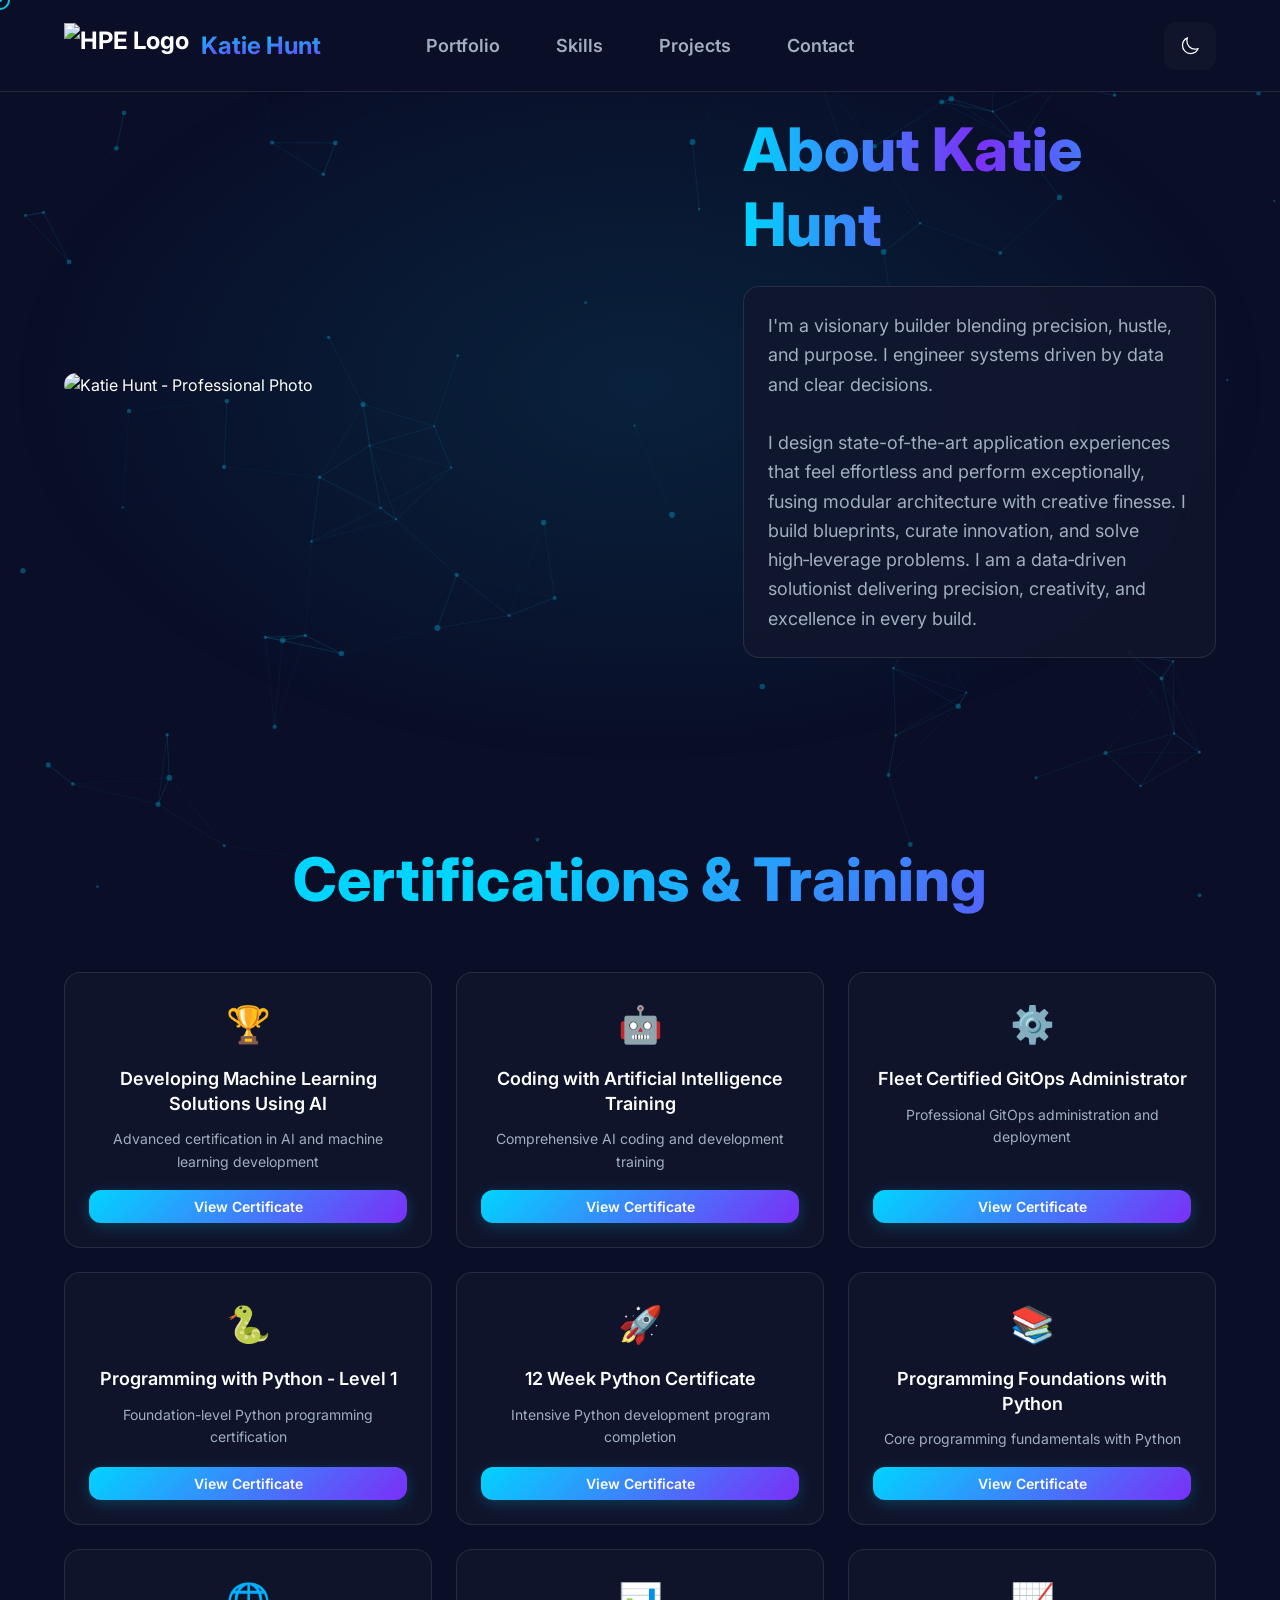
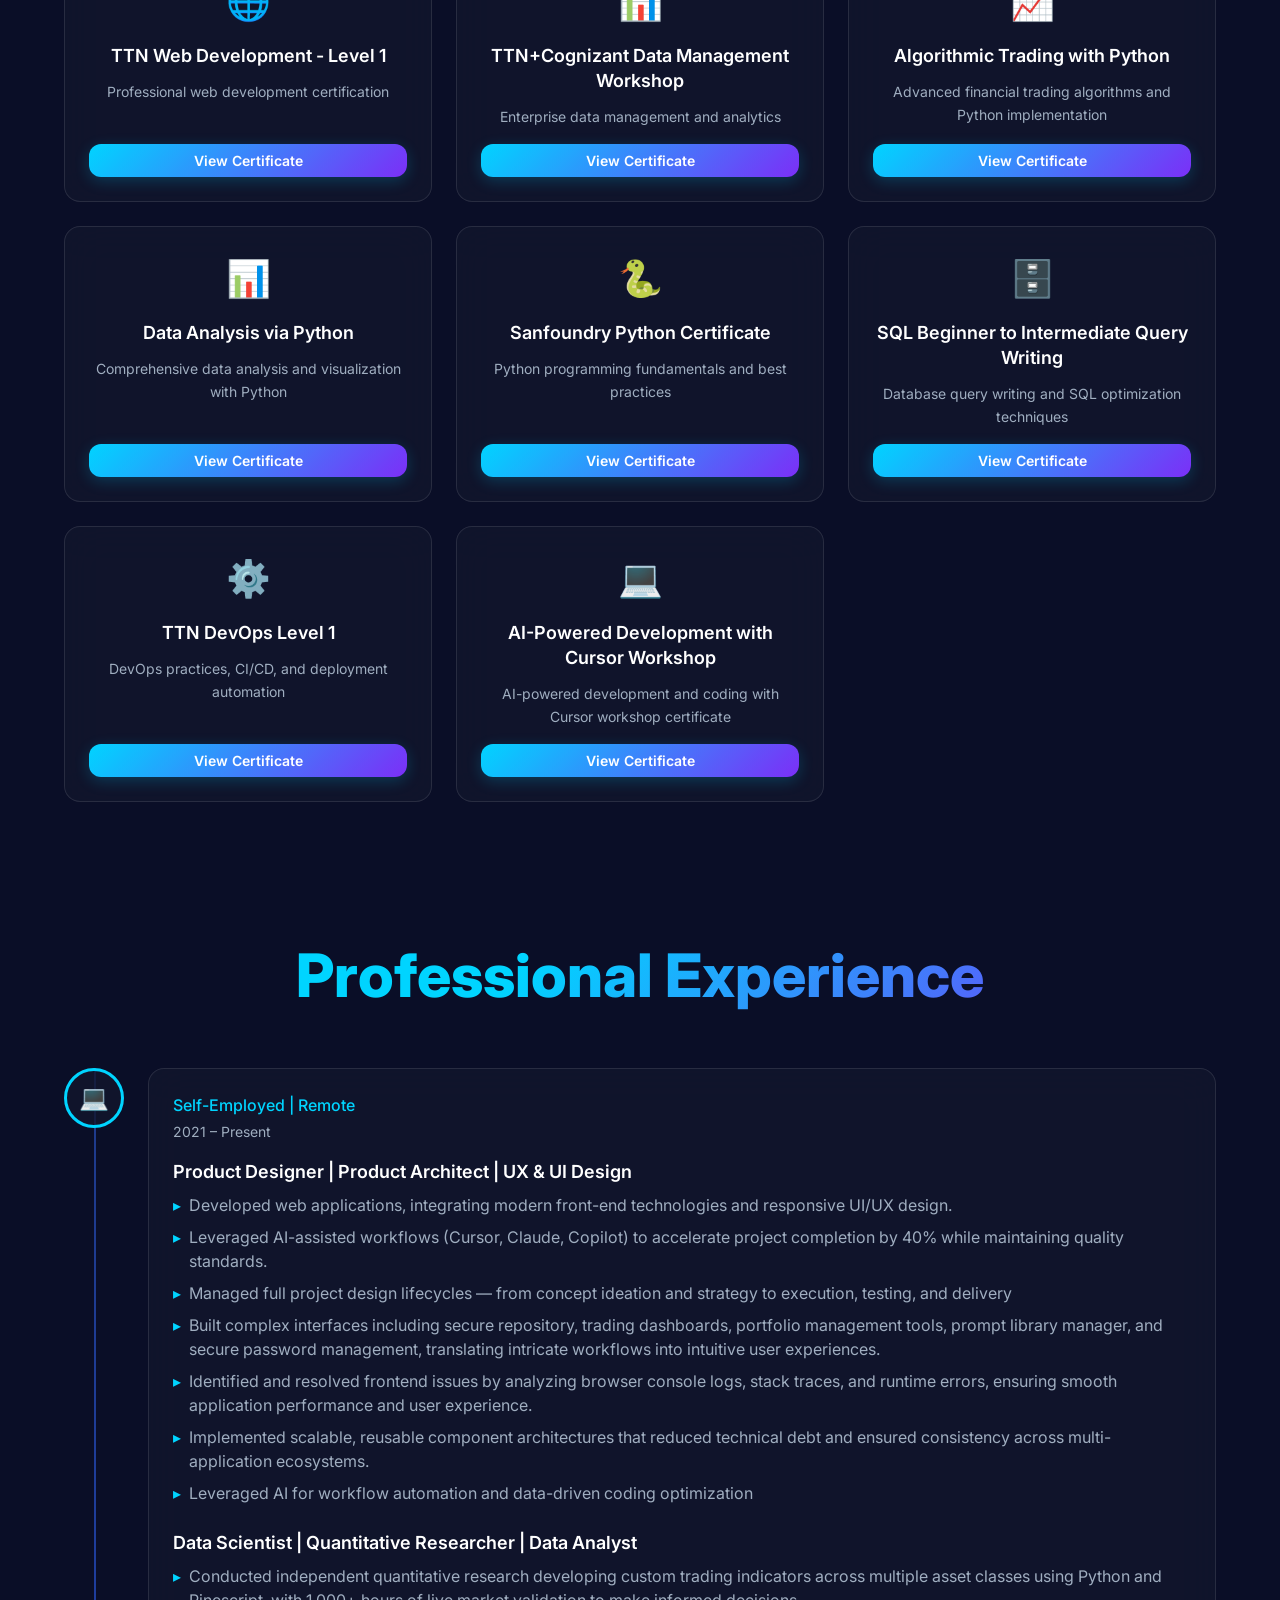
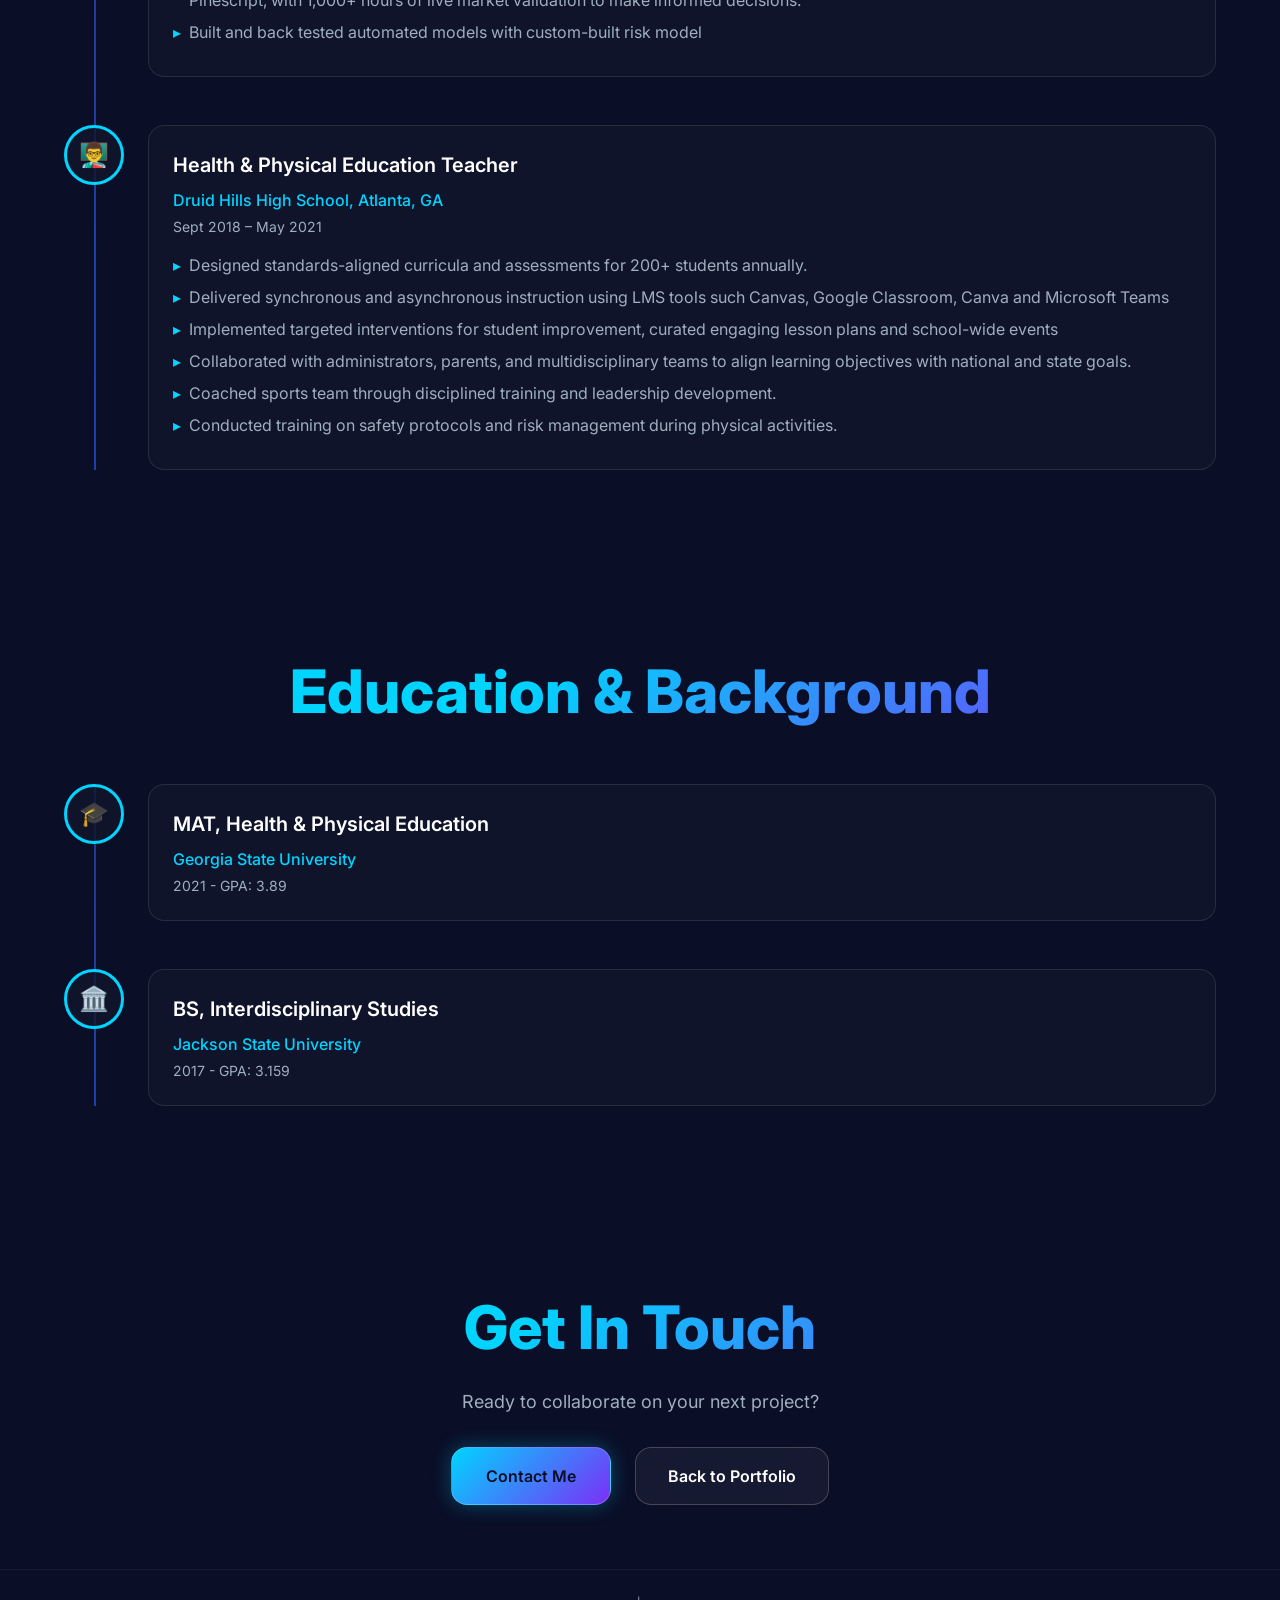
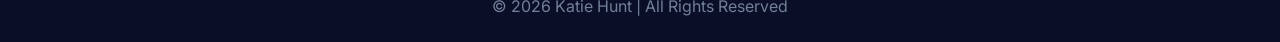
==== about.html @ 28698bba "case study pages added" ====
<!DOCTYPE html>
<html lang="en">
<head>
    <meta charset="UTF-8">
    <meta name="viewport" content="width=device-width, initial-scale=1.0">
    <title>About Katie Hunt - Portfolio</title>
    <link rel="icon" href="images/HPE pyramid.png" type="image/png">
    <link rel="apple-touch-icon" href="images/HPE pyramid.png">
    <link href="https://fonts.googleapis.com/css2?family=Inter:wght@300;400;500;600;700;800&family=JetBrains+Mono:wght@400;500;600&display=swap" rel="stylesheet">
    <link rel="stylesheet" href="styles.css">
</head>
<body>
    <canvas id="particleCanvas"></canvas>
    <div class="modal-backdrop" id="modalBackdrop"></div>

    <div class="perf-monitor hidden" id="perfMonitor">
        <span class="fps">FPS: <span id="fps">60</span></span> | 
        Load: <span id="loadTime">0</span>ms
    </div>

    <nav id="navbar">
        <div class="nav-left">
            <div class="logo" onclick="window.location.href='index.html'">
                <img src="images/HPE pyramid.png" alt="HPE Logo" class="logo-image">
                <div class="logo-text">
                    <span class="logo-letter">K</span><span class="logo-letter">a</span><span class="logo-letter">t</span><span class="logo-letter">i</span><span class="logo-letter">e</span><span class="logo-space"> </span><span class="logo-letter">H</span><span class="logo-letter">u</span><span class="logo-letter">n</span><span class="logo-letter">t</span>
                </div>
            </div>
        </div>
        <ul class="nav-links">
            <li><a href="index.html" class="about-btn">Portfolio</a></li>
            <li><a href="index.html#skills">Skills</a></li>
            <li><a href="index.html#projects">Projects</a></li>
            <li><a href="index.html#contact">Contact</a></li>
        </ul>
        <div class="nav-right">
            <div class="theme-toggle" id="themeToggle" role="button" tabindex="0" aria-label="Switch to light mode">
                <svg class="theme-icon theme-icon--moon" xmlns="http://www.w3.org/2000/svg" fill="none" viewBox="0 0 24 24" stroke-width="1.5" stroke="currentColor" aria-hidden="true"><path stroke-linecap="round" stroke-linejoin="round" d="M21.752 15.002A9.718 9.718 0 0118 15.75c-5.385 0-9.75-4.365-9.75-9.75 0-1.33.266-2.597.748-3.752A9.753 9.753 0 003 11.25C3 16.635 7.365 21 12.75 21a9.753 9.753 0 009.002-5.998z"/></svg>
                <svg class="theme-icon theme-icon--sun" xmlns="http://www.w3.org/2000/svg" fill="none" viewBox="0 0 24 24" stroke-width="1.5" stroke="currentColor" aria-hidden="true"><path stroke-linecap="round" stroke-linejoin="round" d="M12 3v2.25m6.364.386l-1.591 1.591M21 12h-2.25m-.386 6.364l-1.591-1.591M12 18.75V21m-4.773-4.227l-1.591 1.591M5.25 12H3m4.227-4.773L5.636 5.636M15.75 12a3.75 3.75 0 11-7.5 0 3.75 3.75 0 017.5 0z"/></svg>
            </div>
            <button class="mobile-menu-btn" id="mobileMenuBtn">
                <span></span>
                <span></span>
                <span></span>
            </button>
        </div>
    </nav>

    <section class="about-hero">
        <div class="about-hero-content">
            <div class="about-hero-image">
                <img src="images/about/meetme.png" alt="Katie Hunt - Professional Photo" class="hero-photo">
            </div>
            <div class="about-hero-text">
                <h1>About Katie Hunt</h1>
                <p class="about-summary">
                    I'm a visionary builder blending precision, hustle, and purpose. I engineer systems driven by data and clear decisions.
                    <br><br>
                    I design state-of-the-art application experiences that feel effortless and perform exceptionally, fusing modular architecture with creative finesse. I build blueprints, curate innovation, and solve high‑leverage problems. I am a data‑driven solutionist delivering precision, creativity, and excellence in every build.
                </p>
            </div>
        </div>
    </section>


    <section class="certifications-section">
        <div class="about-container">
            <h2 class="section-title">Certifications & Training</h2>
            <div class="certifications-grid">
                <div class="cert-card particle-zone">
                    <div class="cert-icon">🏆</div>
                    <h3>Developing Machine Learning Solutions Using AI</h3>
                    <p>Advanced certification in AI and machine learning development</p>
                    <button onclick="showCert(0)" class="cert-link">View Certificate</button>
                </div>
                <div class="cert-card particle-zone">
                    <div class="cert-icon">🤖</div>
                    <h3>Coding with Artificial Intelligence Training</h3>
                    <p>Comprehensive AI coding and development training</p>
                    <button onclick="showCert(1)" class="cert-link">View Certificate</button>
                </div>
                <div class="cert-card particle-zone">
                    <div class="cert-icon">⚙️</div>
                    <h3>Fleet Certified GitOps Administrator</h3>
                    <p>Professional GitOps administration and deployment</p>
                    <button onclick="showCert(2)" class="cert-link">View Certificate</button>
                </div>
                <div class="cert-card particle-zone">
                    <div class="cert-icon">🐍</div>
                    <h3>Programming with Python - Level 1</h3>
                    <p>Foundation-level Python programming certification</p>
                    <button onclick="showCert(3)" class="cert-link">View Certificate</button>
                </div>
                <div class="cert-card particle-zone">
                    <div class="cert-icon">🚀</div>
                    <h3>12 Week Python Certificate</h3>
                    <p>Intensive Python development program completion</p>
                    <button onclick="showCert(4)" class="cert-link">View Certificate</button>
                </div>
                <div class="cert-card particle-zone">
                    <div class="cert-icon">📚</div>
                    <h3>Programming Foundations with Python</h3>
                    <p>Core programming fundamentals with Python</p>
                    <button onclick="showCert(5)" class="cert-link">View Certificate</button>
                </div>
                <div class="cert-card particle-zone">
                    <div class="cert-icon">🌐</div>
                    <h3>TTN Web Development - Level 1</h3>
                    <p>Professional web development certification</p>
                    <button onclick="showCert(6)" class="cert-link">View Certificate</button>
                </div>
                <div class="cert-card particle-zone">
                    <div class="cert-icon">📊</div>
                    <h3>TTN+Cognizant Data Management Workshop</h3>
                    <p>Enterprise data management and analytics</p>
                    <button onclick="showCert(7)" class="cert-link">View Certificate</button>
                </div>
                <div class="cert-card particle-zone">
                    <div class="cert-icon">📈</div>
                    <h3>Algorithmic Trading with Python</h3>
                    <p>Advanced financial trading algorithms and Python implementation</p>
                    <button onclick="showCert(8)" class="cert-link">View Certificate</button>
                </div>
                <div class="cert-card particle-zone">
                    <div class="cert-icon">📊</div>
                    <h3>Data Analysis via Python</h3>
                    <p>Comprehensive data analysis and visualization with Python</p>
                    <button onclick="showCert(9)" class="cert-link">View Certificate</button>
                </div>
                <div class="cert-card particle-zone">
                    <div class="cert-icon">🐍</div>
                    <h3>Sanfoundry Python Certificate</h3>
                    <p>Python programming fundamentals and best practices</p>
                    <button onclick="showCert(10)" class="cert-link">View Certificate</button>
                </div>
                <div class="cert-card particle-zone">
                    <div class="cert-icon">🗄️</div>
                    <h3>SQL Beginner to Intermediate Query Writing</h3>
                    <p>Database query writing and SQL optimization techniques</p>
                    <button onclick="showCert(11)" class="cert-link">View Certificate</button>
                </div>
                <div class="cert-card particle-zone">
                    <div class="cert-icon">⚙️</div>
                    <h3>TTN DevOps Level 1</h3>
                    <p>DevOps practices, CI/CD, and deployment automation</p>
                    <button onclick="showCert(12)" class="cert-link">View Certificate</button>
                </div>
                <div class="cert-card particle-zone">
                    <div class="cert-icon">💻</div>
                    <h3>AI-Powered Development with Cursor Workshop</h3>
                    <p>AI-powered development and coding with Cursor workshop certificate</p>
                    <button onclick="showCert(13)" class="cert-link">View Certificate</button>
                </div>
            </div>
        </div>
    </section>

    <section class="experience-section">
        <div class="about-container">
            <h2 class="section-title">Professional Experience</h2>
            <div class="experience-timeline">
                <div class="experience-item">
                    <div class="experience-icon">💻</div>
                    <div class="experience-content">
                        <p class="experience-company">Self-Employed | Remote</p>
                        <p class="experience-duration">2021 – Present</p>
                        
                        <div class="experience-role-block">
                            <h4 class="experience-role-title">Product Designer | Product Architect | UX & UI Design</h4>
                            <ul class="experience-details">
                                <li>Developed web applications, integrating modern front-end technologies and responsive UI/UX design.</li>
                                <li>Leveraged AI-assisted workflows (Cursor, Claude, Copilot) to accelerate project completion by 40% while maintaining quality standards.</li>
                                <li>Managed full project design lifecycles — from concept ideation and strategy to execution, testing, and delivery</li>
                                <li>Built complex interfaces including secure repository, trading dashboards, portfolio management tools, prompt library manager, and secure password management, translating intricate workflows into intuitive user experiences.</li>
                                <li>Identified and resolved frontend issues by analyzing browser console logs, stack traces, and runtime errors, ensuring smooth application performance and user experience.</li>
                                <li>Implemented scalable, reusable component architectures that reduced technical debt and ensured consistency across multi-application ecosystems.</li>
                                <li>Leveraged AI for workflow automation and data-driven coding optimization</li>
                            </ul>
                        </div>
                        
                        <div class="experience-role-block">
                            <h4 class="experience-role-title">Data Scientist | Quantitative Researcher | Data Analyst</h4>
                            <ul class="experience-details">
                                <li>Conducted independent quantitative research developing custom trading indicators across multiple asset classes using Python and Pinescript, with 1,000+ hours of live market validation to make informed decisions.</li>
                                <li>Built and back tested automated models with custom-built risk model</li>
                            </ul>
                        </div>
                    </div>
                </div>
                <div class="experience-item">
                    <div class="experience-icon">👨‍🏫</div>
                    <div class="experience-content">
                        <h3>Health & Physical Education Teacher</h3>
                        <p class="experience-company">Druid Hills High School, Atlanta, GA</p>
                        <p class="experience-duration">Sept 2018 – May 2021</p>
                        <ul class="experience-details">
                            <li>Designed standards-aligned curricula and assessments for 200+ students annually.</li>
                            <li>Delivered synchronous and asynchronous instruction using LMS tools such Canvas, Google Classroom, Canva and Microsoft Teams</li>
                            <li>Implemented targeted interventions for student improvement, curated engaging lesson plans and school-wide events</li>
                            <li>Collaborated with administrators, parents, and multidisciplinary teams to align learning objectives with national and state goals.</li>
                            <li>Coached sports team through disciplined training and leadership development.</li>
                            <li>Conducted training on safety protocols and risk management during physical activities.</li>
                        </ul>
                    </div>
                </div>
            </div>
        </div>
    </section>

    <section class="education-section">
        <div class="about-container">
            <h2 class="section-title">Education & Background</h2>
            <div class="education-timeline">
                <div class="education-item">
                    <div class="education-icon">🎓</div>
                    <div class="education-content">
                        <h3>MAT, Health & Physical Education</h3>
                        <p class="education-institution">Georgia State University</p>
                        <p class="education-year">2021 - GPA: 3.89</p>
                    </div>
                </div>
                <div class="education-item">
                    <div class="education-icon">🏛️</div>
                    <div class="education-content">
                        <h3>BS, Interdisciplinary Studies</h3>
                        <p class="education-institution">Jackson State University</p>
                        <p class="education-year">2017 - GPA: 3.159</p>
                    </div>
                </div>
            </div>
        </div>
    </section>

    <section class="about-contact">
        <div class="about-container">
            <h2 class="section-title">Get In Touch</h2>
            <p class="contact-description">Ready to collaborate on your next project?</p>
            <div class="contact-buttons">
                <a href="index.html#contact" class="btn btn-primary">Contact Me</a>
                <a href="index.html" class="btn btn-secondary">Back to Portfolio</a>
            </div>
        </div>
    </section>

    <!-- Image Modal -->
    <div class="image-modal" id="imageModal">
        <div class="image-modal-backdrop" id="imageModalBackdrop"></div>
        <div class="image-modal-content">
            <button class="image-modal-close" id="imageModalClose">&times;</button>
            <img src="" alt="Gallery Image" id="modalImage">
            <div class="image-caption" id="modalCaption"></div>
        </div>
    </div>

    <!-- Certificate Modal -->
    <div class="cert-modal" id="certModal">
        <div class="cert-modal-backdrop" id="certModalBackdrop"></div>
        <div class="cert-modal-content">
            <button class="cert-modal-close" id="certModalClose">&times;</button>
            <div class="cert-modal-title" id="certModalTitle"></div>
            <div class="cert-iframe-wrapper">
                <iframe id="certIframe" class="cert-iframe"></iframe>
            </div>
        </div>
    </div>

    <footer>
        <div class="footer-content">
            <div class="footer-text">© 2026 Katie Hunt | All Rights Reserved</div>
        </div>
    </footer>

    <script src="script.js" defer></script>
</body>
</html>
---- styles.css ----
* {
    margin: 0;
    padding: 0;
    box-sizing: border-box;
}

/* Custom Scrollbar - Dark Theme (Default) */
::-webkit-scrollbar {
    width: 8px;
}

body[data-theme="dark"] ::-webkit-scrollbar-track,
::-webkit-scrollbar-track {
    background: rgba(0, 0, 0, 0.1);
}

body[data-theme="dark"] ::-webkit-scrollbar-thumb,
::-webkit-scrollbar-thumb {
    background: #00d4ff;
    border-radius: 4px;
}

body[data-theme="dark"] ::-webkit-scrollbar-thumb:hover,
::-webkit-scrollbar-thumb:hover {
    background: #00b8e6;
}

/* Firefox scrollbar */
html,
body[data-theme="dark"] {
    scrollbar-width: thin;
    scrollbar-color: #00d4ff rgba(0, 0, 0, 0.1);
}

:root {
    /* Design System - Color Tokens */
    --bg-primary: #0a0e27;
    --bg-secondary: #12172e;
    --bg-tertiary: #1a1f3a;
    --bg-card: rgba(18, 23, 46, 0.8);
    --bg-card-hover: rgba(18, 23, 46, 0.95);
    --bg-glass: rgba(255, 255, 255, 0.05);
    --bg-glass-hover: rgba(255, 255, 255, 0.1);
    
    /* Accent Colors */
    --accent-primary: #00d4ff;
    --accent-primary-hover: #00b8e6;
    --accent-secondary: #7b2ff7;
    --accent-secondary-hover: #6b1ce6;
    --accent-tertiary: #ff006e;
    --accent-tertiary-hover: #e6005c;
    --accent-success: #27c93f;
    --accent-warning: #ffbd2e;
    --accent-error: #ff5f56;
    
    /* Text Colors */
    --text-primary: #ffffff;
    --text-secondary: #a0aec0;
    --text-muted: #718096;
    --text-inverse: #0a0e27;
    --text-accent: var(--accent-primary);
    
    /* Typography Scale */
    --font-size-xs: 0.75rem;    /* 12px */
    --font-size-sm: 0.875rem;   /* 14px */
    --font-size-base: 1rem;    /* 16px */
    --font-size-lg: 1.125rem;   /* 18px */
    --font-size-xl: 1.25rem;    /* 20px */
    --font-size-2xl: 1.5rem;    /* 24px */
    --font-size-3xl: 1.875rem;  /* 30px */
    --font-size-4xl: 2.25rem;  /* 36px */
    --font-size-5xl: 3rem;     /* 48px */
    --font-size-6xl: 3.75rem;  /* 60px */
    --font-size-7xl: 4.5rem;   /* 72px */
    
    /* Font Weights */
    --font-weight-light: 300;
    --font-weight-normal: 400;
    --font-weight-medium: 500;
    --font-weight-semibold: 600;
    --font-weight-bold: 700;
    --font-weight-extrabold: 800;
    
    /* Line Heights */
    --line-height-tight: 1.25;
    --line-height-snug: 1.375;
    --line-height-normal: 1.5;
    --line-height-relaxed: 1.625;
    --line-height-loose: 2;
    
    /* Spacing System (4px base) */
    --space-1: 0.25rem;   /* 4px */
    --space-2: 0.5rem;    /* 8px */
    --space-3: 0.75rem;   /* 12px */
    --space-4: 1rem;      /* 16px */
    --space-5: 1.25rem;   /* 20px */
    --space-6: 1.5rem;    /* 24px */
    --space-8: 2rem;      /* 32px */
    --space-10: 2.5rem;   /* 40px */
    --space-12: 3rem;     /* 48px */
    --space-16: 4rem;     /* 64px */
    --space-20: 5rem;     /* 80px */
    --space-24: 6rem;     /* 96px */
    --space-32: 8rem;     /* 128px */
    
    /* Border Radius */
    --radius-sm: 0.25rem;   /* 4px */
    --radius-md: 0.5rem;    /* 8px */
    --radius-lg: 0.75rem;   /* 12px */
    --radius-xl: 1rem;      /* 16px */
    --radius-2xl: 1.5rem;  /* 24px */
    --radius-full: 9999px;
    
    /* Shadows & Elevation */
    --shadow-sm: 0 1px 2px 0 rgba(0, 0, 0, 0.05);
    --shadow-md: 0 4px 6px -1px rgba(0, 0, 0, 0.1), 0 2px 4px -1px rgba(0, 0, 0, 0.06);
    --shadow-lg: 0 10px 15px -3px rgba(0, 0, 0, 0.1), 0 4px 6px -2px rgba(0, 0, 0, 0.05);
    --shadow-xl: 0 20px 25px -5px rgba(0, 0, 0, 0.1), 0 10px 10px -5px rgba(0, 0, 0, 0.04);
    --shadow-2xl: 0 25px 50px -12px rgba(0, 0, 0, 0.25);
    --shadow-glow: 0 0 20px rgba(0, 212, 255, 0.3);
    --shadow-glow-lg: 0 0 40px rgba(0, 212, 255, 0.4);
    
    /* Transitions */
    --transition-fast: 150ms ease;
    --transition-normal: 300ms ease;
    --transition-slow: 500ms ease;
    --transition-bounce: 300ms cubic-bezier(0.68, -0.55, 0.265, 1.55);
    --transition-spring: 400ms cubic-bezier(0.175, 0.885, 0.32, 1.275);
}

[data-theme="light"] {
    /* Sophisticated Light Theme Color System */
    --bg-primary: #fefefe;
    --bg-secondary: #fafbfc;
    --bg-tertiary: #f5f7fa;
    --bg-card: rgba(255, 255, 255, 0.95);
    --bg-card-hover: rgba(255, 255, 255, 0.98);
    --bg-glass: rgba(255, 255, 255, 0.7);
    --bg-glass-hover: rgba(255, 255, 255, 0.85);
    
    /* Enhanced text hierarchy with warm undertones */
    --text-primary: #1a1d29;
    --text-secondary: #4a5568;
    --text-muted: #6b7280;
    --text-inverse: #ffffff;
    
    /* Sophisticated multi-layer shadows with color tinting */
    --shadow-sm: 0 1px 3px 0 rgba(0, 0, 0, 0.08), 0 1px 2px 0 rgba(0, 0, 0, 0.04);
    --shadow-md: 0 4px 8px -2px rgba(0, 0, 0, 0.12), 0 2px 4px -2px rgba(0, 0, 0, 0.08), 0 0 0 1px rgba(0, 0, 0, 0.02);
    --shadow-lg: 0 10px 20px -4px rgba(0, 0, 0, 0.15), 0 4px 8px -4px rgba(0, 0, 0, 0.1), 0 0 0 1px rgba(0, 0, 0, 0.03);
    --shadow-xl: 0 20px 40px -8px rgba(0, 0, 0, 0.2), 0 8px 16px -8px rgba(0, 0, 0, 0.12), 0 0 0 1px rgba(0, 0, 0, 0.04);
    --shadow-2xl: 0 32px 64px -12px rgba(0, 0, 0, 0.25), 0 16px 32px -16px rgba(0, 0, 0, 0.15), 0 0 0 1px rgba(0, 0, 0, 0.05);
    
    /* Accent colors - navy instead of cyan */
    --accent-primary: #1e3a8a;
    --accent-primary-hover: #1e40af;
    
    /* Enhanced glow effects with navy tinting */
    --shadow-glow: 0 0 30px rgba(30, 58, 138, 0.15), 0 0 60px rgba(30, 58, 138, 0.08);
    --shadow-glow-lg: 0 0 50px rgba(30, 58, 138, 0.2), 0 0 100px rgba(30, 58, 138, 0.1);
    
    /* Light theme specific accent glows */
    --shadow-accent-navy: 0 0 30px rgba(30, 58, 138, 0.15), 0 0 60px rgba(30, 58, 138, 0.08);
}

/* Light Mode Hero Title - Masculine Gradient with Animation */
[data-theme="light"] .hero-text h1 {
    background: linear-gradient(
        90deg,
        #1e3a8a 0%,
        #0f172a 20%,
        #2563eb 40%,
        #1e3a8a 60%,
        #0f172a 80%,
        #2563eb 100%
    );
    background-size: 300% auto;
    -webkit-background-clip: text;
    -webkit-text-fill-color: transparent;
    background-clip: text;
    animation: 
        heroTitleEntrance 1.2s cubic-bezier(0.34, 1.56, 0.64, 1) 0.3s both,
        gradientFlow 4s linear infinite,
        titlePulseLight 3s ease-in-out infinite;
    filter: drop-shadow(0 2px 12px rgba(30, 58, 138, 0.5));
}

/* Light theme pulse effect */
@keyframes titlePulseLight {
    0%, 100% {
        transform: scale(1);
        filter: drop-shadow(0 2px 12px rgba(30, 58, 138, 0.5));
    }
    50% {
        transform: scale(1.02);
        filter: drop-shadow(0 4px 20px rgba(37, 99, 235, 0.7));
    }
}

/* Enhanced Light Theme Glassmorphism */
[data-theme="light"] .hero-media-card,
[data-theme="light"] .terminal-card,
[data-theme="light"] .skill-card,
[data-theme="light"] .project-card,
[data-theme="light"] .quote-card,
[data-theme="light"] .info-card {
    background: linear-gradient(135deg, 
        rgba(255, 255, 255, 0.9) 0%, 
        rgba(255, 255, 255, 0.8) 50%, 
        rgba(248, 250, 252, 0.9) 100%);
    backdrop-filter: blur(20px) saturate(180%);
    border: 1px solid rgba(255, 255, 255, 0.3);
    box-shadow: 
        0 8px 32px rgba(0, 0, 0, 0.08),
        0 2px 8px rgba(0, 0, 0, 0.04),
        inset 0 1px 0 rgba(255, 255, 255, 0.6),
        inset 0 -1px 0 rgba(255, 255, 255, 0.2);
}

/* Light Theme Navigation Enhancement */
[data-theme="light"] nav {
    background: var(--bg-primary);
    border-bottom: 1px solid rgba(0, 0, 0, 0.08);
    box-shadow: 
        0 4px 16px rgba(0, 0, 0, 0.06),
        0 1px 4px rgba(0, 0, 0, 0.04);
}

[data-theme="light"] .logo-letter {
    background: var(--accent-primary);
    -webkit-background-clip: text;
    -webkit-text-fill-color: transparent;
    background-clip: text;
}

/* Light Theme Button Enhancements */
[data-theme="light"] .btn-primary {
    background: linear-gradient(135deg, #1e3a8a 0%, #0f172a 100%);
    box-shadow: 
        0 4px 16px rgba(30, 58, 138, 0.3),
        0 2px 8px rgba(30, 58, 138, 0.2),
        inset 0 1px 0 rgba(255, 255, 255, 0.3);
}

[data-theme="light"] .btn-secondary {
    background: linear-gradient(135deg, 
        rgba(255, 255, 255, 0.8) 0%, 
        rgba(248, 250, 252, 0.9) 100%);
    border: 1px solid rgba(30, 58, 138, 0.3);
    backdrop-filter: blur(10px);
    box-shadow: 
        0 2px 8px rgba(0, 0, 0, 0.06),
        inset 0 1px 0 rgba(255, 255, 255, 0.6);
}

/* Light Theme Section Backgrounds */
[data-theme="light"] .skills-section {
    background: linear-gradient(180deg, 
        transparent 0%, 
        rgba(30, 58, 138, 0.03) 20%, 
        rgba(30, 58, 138, 0.02) 50%, 
        rgba(15, 23, 42, 0.03) 80%, 
        transparent 100%);
}

[data-theme="light"] .playground-section {
    background: linear-gradient(135deg, 
        rgba(30, 58, 138, 0.05) 0%, 
        rgba(30, 58, 138, 0.03) 30%, 
        rgba(15, 23, 42, 0.05) 70%, 
        rgba(30, 58, 138, 0.03) 100%);
}

/* Light Theme Card Hover Effects */
[data-theme="light"] .skill-card:hover,
[data-theme="light"] .project-card:hover,
[data-theme="light"] .info-card:hover {
    background: linear-gradient(135deg, 
        rgba(255, 255, 255, 0.95) 0%, 
        rgba(255, 255, 255, 0.9) 50%, 
        rgba(248, 250, 252, 0.95) 100%);
    box-shadow: 
        0 20px 60px rgba(0, 0, 0, 0.12),
        0 8px 24px rgba(0, 0, 0, 0.08),
        0 0 0 1px rgba(30, 58, 138, 0.2),
        inset 0 1px 0 rgba(255, 255, 255, 0.8);
    transform: translateY(-8px) scale(1.02);
}

/* Light Theme Shimmer Effects */
[data-theme="light"] .skill-card::before,
[data-theme="light"] .project-card::before,
[data-theme="light"] .info-card::before {
    content: '';
    position: absolute;
    top: 0;
    left: -100%;
    width: 100%;
    height: 100%;
    background: linear-gradient(90deg, 
        transparent, 
        rgba(255, 255, 255, 0.4), 
        rgba(30, 58, 138, 0.1), 
        transparent);
    transition: left 0.8s ease;
    z-index: 1;
}

[data-theme="light"] .skill-card:hover::before,
[data-theme="light"] .project-card:hover::before,
[data-theme="light"] .info-card:hover::before {
    left: 100%;
}

/* Light Theme Button Shimmer */
[data-theme="light"] .btn-primary::before {
    background: linear-gradient(90deg, 
        transparent, 
        rgba(255, 255, 255, 0.3), 
        transparent);
}

[data-theme="light"] .btn-secondary::before {
    background: linear-gradient(90deg, 
        transparent, 
        rgba(30, 58, 138, 0.1), 
        transparent);
}

/* Light Theme Social Links Enhancement */
[data-theme="light"] .contact-social-link {
    background: linear-gradient(135deg, 
        rgba(255, 255, 255, 0.8) 0%, 
        rgba(248, 250, 252, 0.9) 100%);
    border: 2px solid rgba(30, 58, 138, 0.2);
    box-shadow: 
        0 4px 16px rgba(30, 58, 138, 0.1),
        inset 0 1px 0 rgba(255, 255, 255, 0.6);
}

[data-theme="light"] .contact-social-link:hover {
    background: linear-gradient(135deg, 
        rgba(30, 58, 138, 0.1) 0%, 
        rgba(30, 58, 138, 0.05) 50%, 
        rgba(15, 23, 42, 0.1) 100%);
    border-color: rgba(30, 58, 138, 0.4);
    box-shadow: 
        0 8px 24px rgba(30, 58, 138, 0.2),
        inset 0 1px 0 rgba(255, 255, 255, 0.8);
    transform: translateY(-3px) scale(1.05);
}

/* Light Theme Terminal Enhancement */
[data-theme="light"] .terminal-card {
    background: linear-gradient(135deg, 
        rgba(255, 255, 255, 0.95) 0%, 
        rgba(248, 250, 252, 0.9) 100%);
    border: 1px solid rgba(0, 0, 0, 0.08);
    box-shadow: 
        0 8px 32px rgba(0, 0, 0, 0.08),
        0 2px 8px rgba(0, 0, 0, 0.04),
        inset 0 1px 0 rgba(255, 255, 255, 0.6);
}

[data-theme="light"] .terminal-card:hover {
    box-shadow: 
        0 16px 48px rgba(0, 0, 0, 0.12),
        0 4px 16px rgba(0, 0, 0, 0.08),
        0 0 0 1px rgba(30, 58, 138, 0.2),
        inset 0 1px 0 rgba(255, 255, 255, 0.8);
}

/* Light Theme Quote Card Enhancement */
[data-theme="light"] .quote-card {
    background: linear-gradient(135deg, 
        rgba(255, 255, 255, 0.9) 0%, 
        rgba(248, 250, 252, 0.8) 100%);
    border: 1px solid rgba(0, 0, 0, 0.08);
    box-shadow: 
        0 16px 48px rgba(0, 0, 0, 0.08),
        0 4px 16px rgba(0, 0, 0, 0.04),
        inset 0 1px 0 rgba(255, 255, 255, 0.6);
}

[data-theme="light"] .quote-card:hover {
    background: linear-gradient(135deg, 
        rgba(255, 255, 255, 0.95) 0%, 
        rgba(248, 250, 252, 0.9) 100%);
    box-shadow: 
        0 24px 64px rgba(0, 0, 0, 0.12),
        0 8px 24px rgba(0, 0, 0, 0.08),
        0 0 0 1px rgba(30, 58, 138, 0.2),
        inset 0 1px 0 rgba(255, 255, 255, 0.8);
}

/* Light theme: navy outline/accent for cards */
[data-theme="light"] .terminal-card::before {
    background: linear-gradient(90deg, transparent, #1e3a8a, transparent);
}

[data-theme="light"] .terminal-card:hover {
    border-color: rgba(30, 58, 138, 0.5);
}

[data-theme="light"] .quote-card::before {
    background: #1e3a8a;
}

[data-theme="light"] .quote-card:hover {
    border-color: rgba(30, 58, 138, 0.5);
}

[data-theme="light"] .skill-card::before {
    background: linear-gradient(90deg, transparent, rgba(30, 58, 138, 0.15), transparent);
}

[data-theme="light"] .skill-card:hover {
    border-color: rgba(30, 58, 138, 0.5);
}

[data-theme="light"] .project-card:hover {
    border-color: rgba(30, 58, 138, 0.5);
}

/* Light Theme Modal Enhancements */
[data-theme="light"] .email-modal-content,
[data-theme="light"] .screenshot-modal-content {
    background: linear-gradient(135deg, 
        rgba(255, 255, 255, 0.95) 0%, 
        rgba(248, 250, 252, 0.9) 100%);
    border: 1px solid rgba(0, 0, 0, 0.08);
    box-shadow: 
        0 24px 64px rgba(0, 0, 0, 0.15),
        0 8px 24px rgba(0, 0, 0, 0.1),
        inset 0 1px 0 rgba(255, 255, 255, 0.6);
}

/* Light Theme Tech Tags Enhancement */
[data-theme="light"] .tech-tag {
    background: linear-gradient(135deg,
        rgba(255, 255, 255, 0.8) 0%,
        rgba(248, 250, 252, 0.9) 100%);
    border: 1px solid rgba(30, 58, 138, 0.2);
    color: #1e3a8a;
    box-shadow:
        0 2px 8px rgba(0, 0, 0, 0.04),
        inset 0 1px 0 rgba(255, 255, 255, 0.6);
}

[data-theme="light"] .tech-tag:hover {
    background: linear-gradient(135deg, 
        rgba(30, 58, 138, 0.1) 0%, 
        rgba(30, 58, 138, 0.05) 100%);
    border-color: rgba(30, 58, 138, 0.4);
    box-shadow: 
        0 4px 16px rgba(30, 58, 138, 0.15),
        inset 0 1px 0 rgba(255, 255, 255, 0.8);
}

/* Light Theme Typography Enhancements */
[data-theme="light"] .section-title {
    background: linear-gradient(135deg, #1a1d29 0%, #1e3a8a 60%, #0f172a 100%);
    -webkit-background-clip: text;
    -webkit-text-fill-color: transparent;
    background-clip: text;
    filter: drop-shadow(0 2px 4px rgba(0, 0, 0, 0.1));
}

[data-theme="light"] .section-subtitle {
    color: #4a5568;
    text-shadow: 0 1px 2px rgba(0, 0, 0, 0.05);
}

/* Light theme: navy accent for design approach dropdowns */
[data-theme="light"] .design-dropdown {
    background: linear-gradient(135deg,
        rgba(30, 58, 138, 0.08),
        rgba(30, 58, 138, 0.04),
        rgba(30, 58, 138, 0.08));
    border: 1px solid rgba(30, 58, 138, 0.35);
}

[data-theme="light"] .design-dropdown:hover {
    border-color: rgba(30, 58, 138, 0.5);
    box-shadow: 0 4px 20px rgba(30, 58, 138, 0.12);
}

[data-theme="light"] .design-dropdown[open] {
    border-color: rgba(30, 58, 138, 0.5);
    box-shadow: 0 4px 20px rgba(30, 58, 138, 0.18);
}

[data-theme="light"] .design-dropdown summary::after {
    color: rgba(30, 58, 138, 0.9);
}

[data-theme="light"] .design-dropdown summary:hover {
    background: rgba(30, 58, 138, 0.06);
}

[data-theme="light"] .hero-text .subtitle {
    color: #4a5568;
    text-shadow: 0 1px 2px rgba(0, 0, 0, 0.05);
}

[data-theme="light"] .hero-text .description {
    color: #6b7280;
    text-shadow: 0 1px 2px rgba(0, 0, 0, 0.03);
}

/* Light Theme Code Syntax Highlighting */
[data-theme="light"] .code-keyword { 
    color: #1e3a8a; 
    font-weight: 600;
}
[data-theme="light"] .code-function { 
    color: #2563eb; 
    font-weight: 500;
}
[data-theme="light"] .code-string { 
    color: #059669; 
    font-weight: 500;
}
[data-theme="light"] .code-comment { 
    color: #9ca3af; 
    font-style: italic;
}
[data-theme="light"] .code-number { 
    color: #dc2626; 
    font-weight: 500;
}

/* Light Theme Terminal Enhancements */
[data-theme="light"] .terminal-content {
    color: #374151;
    text-shadow: 0 1px 2px rgba(0, 0, 0, 0.05);
}

[data-theme="light"] .terminal-prompt {
    color: #1e3a8a;
    text-shadow: 0 1px 2px rgba(30, 58, 138, 0.2);
}

[data-theme="light"] .terminal-input-field {
    color: #1a1d29;
    text-shadow: 0 1px 2px rgba(0, 0, 0, 0.05);
}

/* Light Theme Quote Text Enhancement */
[data-theme="light"] .quote-text {
    color: #1a1d29;
    text-shadow: 0 1px 2px rgba(0, 0, 0, 0.05);
}

[data-theme="light"] .quote-attribution {
    color: #1e3a8a;
    text-shadow: 0 1px 2px rgba(30, 58, 138, 0.2);
}

/* Light Theme Stat Numbers Enhancement */
[data-theme="light"] .stat-number {
    background: linear-gradient(135deg, #1e3a8a 0%, #0f172a 100%);
    -webkit-background-clip: text;
    -webkit-text-fill-color: transparent;
    background-clip: text;
    filter: drop-shadow(0 2px 4px rgba(30, 58, 138, 0.2));
}

[data-theme="light"] .satisfaction-stat {
    background: linear-gradient(135deg, 
        rgba(30, 58, 138, 0.1), 
        rgba(30, 58, 138, 0.08), 
        rgba(30, 58, 138, 0.1));
    border: 1px solid rgba(30, 58, 138, 0.3);
    box-shadow: 
        0 8px 32px rgba(30, 58, 138, 0.2),
        inset 0 1px 0 rgba(255, 255, 255, 0.1);
}

[data-theme="light"] .satisfaction-stat::before {
    background: linear-gradient(90deg, 
        transparent, 
        rgba(30, 58, 138, 0.2), 
        transparent);
}

[data-theme="light"] .satisfaction-stat:hover {
    box-shadow: 
        0 15px 50px rgba(30, 58, 138, 0.3),
        inset 0 1px 0 rgba(255, 255, 255, 0.2);
    border-color: rgba(30, 58, 138, 0.5);
}

[data-theme="light"] .satisfaction-stat .stat-number {
    background: linear-gradient(135deg, #1e3a8a 0%, #0f172a 100%);
    -webkit-background-clip: text;
    -webkit-text-fill-color: transparent;
    background-clip: text;
    filter: drop-shadow(0 2px 4px rgba(30, 58, 138, 0.2));
}

[data-theme="light"] .stat-value {
    color: #1e3a8a;
}

[data-theme="light"] .fps {
    color: #1e3a8a;
}

/* Light Theme Skill Card Text Enhancement */
[data-theme="light"] .skill-card h3 {
    color: #1a1d29;
    text-shadow: 0 1px 2px rgba(0, 0, 0, 0.05);
}

[data-theme="light"] .skill-card p {
    color: #4a5568;
    text-shadow: 0 1px 2px rgba(0, 0, 0, 0.03);
}

/* Light Theme Project Card Text Enhancement */
[data-theme="light"] .project-content h3 {
    color: #1e3a8a;
    text-shadow: 0 1px 2px rgba(0, 0, 0, 0.05);
}

[data-theme="light"] .project-content p {
    color: #4a5568;
    text-shadow: 0 1px 2px rgba(0, 0, 0, 0.03);
}

/* Light Theme Contact Section Enhancement */
[data-theme="light"] .contact-social-link {
    color: #1e3a8a;
    text-shadow: 0 1px 2px rgba(30, 58, 138, 0.2);
}

/* Light Theme Footer Enhancement */
[data-theme="light"] .footer-text {
    color: #6b7280;
    text-shadow: 0 1px 2px rgba(0, 0, 0, 0.03);
}

/* Light Theme About Page Enhancements */
[data-theme="light"] .about-hero-text h1 {
    background: linear-gradient(90deg, 
        #1e3a8a 0%, 
        #0f172a 25%,
        #1e3a8a 50%,
        #0f172a 75%,
        #1e3a8a 100%);
    background-size: 200% auto;
    -webkit-background-clip: text;
    -webkit-text-fill-color: transparent;
    background-clip: text;
    animation: aboutTitleShimmer 3s linear infinite;
    filter: drop-shadow(0 2px 4px rgba(30, 58, 138, 0.2));
}

[data-theme="light"] .about-summary {
    background: linear-gradient(135deg, 
        rgba(255, 255, 255, 0.9) 0%, 
        rgba(248, 250, 252, 0.8) 100%);
    border: 1px solid rgba(0, 0, 0, 0.08);
    box-shadow: 
        0 8px 32px rgba(0, 0, 0, 0.08),
        0 2px 8px rgba(0, 0, 0, 0.04),
        inset 0 1px 0 rgba(255, 255, 255, 0.6);
}

[data-theme="light"] .cert-card,
[data-theme="light"] .education-content,
[data-theme="light"] .experience-content {
    background: linear-gradient(135deg, 
        rgba(255, 255, 255, 0.9) 0%, 
        rgba(248, 250, 252, 0.8) 100%);
    border: 1px solid rgba(0, 0, 0, 0.08);
    box-shadow: 
        0 8px 32px rgba(0, 0, 0, 0.08),
        0 2px 8px rgba(0, 0, 0, 0.04),
        inset 0 1px 0 rgba(255, 255, 255, 0.6);
}

[data-theme="light"] .cert-card:hover,
[data-theme="light"] .education-content:hover,
[data-theme="light"] .experience-content:hover {
    background: linear-gradient(135deg, 
        rgba(255, 255, 255, 0.95) 0%, 
        rgba(248, 250, 252, 0.9) 100%);
    box-shadow: 
        0 16px 48px rgba(0, 0, 0, 0.12),
        0 4px 16px rgba(0, 0, 0, 0.08),
        0 0 0 1px rgba(0, 212, 255, 0.2),
        inset 0 1px 0 rgba(255, 255, 255, 0.8);
    transform: translateY(-4px);
}

/* Light Theme Gallery Enhancements */
[data-theme="light"] .gallery-item {
    background: linear-gradient(135deg, 
        rgba(255, 255, 255, 0.9) 0%, 
        rgba(248, 250, 252, 0.8) 100%);
    border: 1px solid rgba(0, 0, 0, 0.08);
    box-shadow: 
        0 8px 32px rgba(0, 0, 0, 0.08),
        0 2px 8px rgba(0, 0, 0, 0.04),
        inset 0 1px 0 rgba(255, 255, 255, 0.6);
}

[data-theme="light"] .gallery-item:hover {
    background: linear-gradient(135deg, 
        rgba(255, 255, 255, 0.95) 0%, 
        rgba(248, 250, 252, 0.9) 100%);
    box-shadow: 
        0 20px 60px rgba(0, 0, 0, 0.12),
        0 8px 24px rgba(0, 0, 0, 0.08),
        0 0 0 1px rgba(30, 58, 138, 0.2),
        inset 0 1px 0 rgba(255, 255, 255, 0.8);
    transform: translateY(-8px) scale(1.02);
}

/* Light Theme Image Modal Enhancements */
[data-theme="light"] .image-modal-content {
    background: linear-gradient(135deg, 
        rgba(255, 255, 255, 0.95) 0%, 
        rgba(248, 250, 252, 0.9) 100%);
    border: 1px solid rgba(0, 0, 0, 0.08);
    box-shadow: 
        0 24px 64px rgba(0, 0, 0, 0.15),
        0 8px 24px rgba(0, 0, 0, 0.1),
        inset 0 1px 0 rgba(255, 255, 255, 0.6);
}

/* Light Theme Easter Egg Modal */
[data-theme="light"] .easter-egg-modal {
    background: linear-gradient(135deg, 
        rgba(255, 255, 255, 0.95) 0%, 
        rgba(248, 250, 252, 0.9) 100%);
    border: 2px solid rgba(30, 58, 138, 0.3);
    box-shadow: 
        0 24px 64px rgba(0, 0, 0, 0.15),
        0 8px 24px rgba(0, 0, 0, 0.1),
        inset 0 1px 0 rgba(255, 255, 255, 0.6);
}

/* Light Theme Performance Monitor */
[data-theme="light"] .perf-monitor {
    background: linear-gradient(135deg, 
        rgba(255, 255, 255, 0.9) 0%, 
        rgba(248, 250, 252, 0.8) 100%);
    border: 1px solid rgba(0, 0, 0, 0.08);
    box-shadow: 
        0 8px 32px rgba(0, 0, 0, 0.08),
        0 2px 8px rgba(0, 0, 0, 0.04),
        inset 0 1px 0 rgba(255, 255, 255, 0.6);
}

/* Light Theme Scrollbar Enhancement */
body[data-theme="light"] ::-webkit-scrollbar-track {
    background: rgba(0, 0, 0, 0.05) !important;
}

body[data-theme="light"] ::-webkit-scrollbar-thumb {
    background: #1e3a8a !important;
    border-radius: 4px;
}

body[data-theme="light"] ::-webkit-scrollbar-thumb:hover {
    background: #1e40af !important;
}

html[data-theme="light"],
body[data-theme="light"] {
    scrollbar-width: thin;
    scrollbar-color: #1e3a8a rgba(0, 0, 0, 0.05) !important;
}

/* Light theme: GitHub activity squares - navy instead of cyan */
[data-theme="light"] .activity-cell {
    background: rgba(30, 58, 138, 0.1);
}

[data-theme="light"] .activity-cell.level-1 {
    background: rgba(30, 58, 138, 0.3);
}

[data-theme="light"] .activity-cell.level-2 {
    background: rgba(30, 58, 138, 0.5);
}

[data-theme="light"] .activity-cell.level-3 {
    background: rgba(30, 58, 138, 0.7);
}

[data-theme="light"] .activity-cell.level-4 {
    background: rgba(30, 58, 138, 1);
    box-shadow: 0 0 8px rgba(30, 58, 138, 0.6);
}

/* Light theme: nav link underline - navy instead of cyan */
[data-theme="light"] .nav-links a::after {
    background: #1e3a8a;
}

/* Light theme: gallery-more and expand-details-btn - navy instead of cyan */
[data-theme="light"] .gallery-more {
    background: rgba(30, 58, 138, 0.08);
    border-color: rgba(30, 58, 138, 0.4);
    color: #1e3a8a;
}

[data-theme="light"] .gallery-more:hover {
    background: rgba(30, 58, 138, 0.15);
    box-shadow: var(--shadow-accent-navy);
}

[data-theme="light"] .expand-details-btn {
    background: linear-gradient(135deg,
        rgba(30, 58, 138, 0.1),
        rgba(30, 58, 138, 0.08),
        rgba(30, 58, 138, 0.1));
    border-color: rgba(30, 58, 138, 0.3);
}

[data-theme="light"] .expand-details-btn:hover {
    background: linear-gradient(135deg,
        rgba(30, 58, 138, 0.2),
        rgba(30, 58, 138, 0.15),
        rgba(30, 58, 138, 0.2));
    border-color: rgba(30, 58, 138, 0.5);
    box-shadow: 0 8px 25px rgba(30, 58, 138, 0.2);
}

/* Light theme: custom cursor - navy instead of cyan */
[data-theme="light"] .custom-cursor-dot {
    background: #1e3a8a;
}

[data-theme="light"] .custom-cursor {
    border-color: #1e3a8a;
    mix-blend-mode: normal;
}

[data-theme="light"] .custom-cursor.hover {
    background: rgba(30, 58, 138, 0.1);
    border-color: #1e3a8a;
    mix-blend-mode: normal;
}

[data-theme="light"] .custom-cursor.click {
    background: rgba(30, 58, 138, 0.2);
    mix-blend-mode: normal;
}

html {
    background: var(--bg-primary);
}

body {
    font-family: 'Inter', sans-serif;
    font-size: var(--font-size-base);
    font-weight: var(--font-weight-normal);
    line-height: var(--line-height-normal);
    background: transparent;
    color: var(--text-primary);
    overflow-x: hidden;
    transition: all var(--transition-normal);
    scroll-behavior: smooth;
    -webkit-font-smoothing: antialiased;
    -moz-osx-font-smoothing: grayscale;
}

body[data-theme="light"] {
    background: transparent;
}

html {
    background: var(--bg-primary);
}

html[data-theme="light"] {
    background: linear-gradient(180deg,
        #fefefe 0%,
        #fafbfc 30%,
        #f5f7fa 60%,
        #e8eef5 100%);
}

canvas#particleCanvas {
    position: fixed;
    top: 0;
    left: 0;
    width: 100%;
    height: 100%;
    z-index: -1;
    pointer-events: none;
}

/* Theme Toggle - Now integrated in nav */
.theme-toggle {
    background: var(--bg-card);
    border: none;
    padding: var(--space-3) var(--space-4);
    border-radius: var(--radius-lg);
    cursor: pointer;
    display: flex;
    align-items: center;
    justify-content: center;
    transition: all var(--transition-normal);
    min-width: 48px;
    min-height: 48px;
}

.theme-toggle:hover {
    background: var(--bg-card-hover);
    transform: translateY(-2px);
    box-shadow: var(--shadow-glow);
}

.theme-icon {
    display: block;
    width: var(--font-size-xl);
    height: var(--font-size-xl);
    flex-shrink: 0;
}

html[data-theme="dark"] .theme-toggle .theme-icon--sun,
html[data-theme="light"] .theme-toggle .theme-icon--moon {
    display: none;
}

/* Performance Monitor */
.perf-monitor {
    position: fixed;
    bottom: 1rem;
    right: 1rem;
    background: var(--bg-card);
    border: 1px solid rgba(255, 255, 255, 0.1);
    padding: 0.8rem 1.2rem;
    border-radius: 12px;
    font-family: 'JetBrains Mono', monospace;
    font-size: 0.75rem;
    backdrop-filter: blur(20px);
    z-index: 1000;
    opacity: 0.7;
    transition: opacity 0.3s, transform 0.3s ease;
}

.perf-monitor:hover {
    opacity: 1;
}

.perf-monitor.hidden {
    display: none;
}

@keyframes fadeInUp {
    from {
        opacity: 0;
        transform: translateY(20px);
    }
    to {
        opacity: 0.7;
        transform: translateY(0);
    }
}

.fps {
    color: var(--accent-primary);
    font-weight: 600;
}

/* Navigation */
nav {
    position: fixed;
    top: 0;
    width: 100%;
    padding: var(--space-5) 5%;
    background: var(--bg-primary);
    border-bottom: 1px solid rgba(255, 255, 255, 0.1);
    z-index: 1000;
    display: grid;
    grid-template-columns: 1fr auto 1fr;
    align-items: center;
    column-gap: var(--space-4);
    transition: all var(--transition-normal);
    box-shadow: var(--shadow-sm);
}


.nav-scroll {
    background: var(--bg-primary);
    box-shadow: var(--shadow-lg);
    border-bottom: 1px solid var(--accent-primary);
}

.nav-left {
    display: flex;
    align-items: center;
    gap: var(--space-6);
    justify-self: start;
    min-width: 0;
}

.nav-right {
    display: flex;
    align-items: center;
    gap: var(--space-6);
    justify-self: end;
}

.mobile-menu-btn {
    display: none;
    flex-direction: column;
    justify-content: space-between;
    width: 30px;
    height: 21px;
    background: none;
    border: none;
    cursor: pointer;
    z-index: 1001;
    padding: 0;
}

.mobile-menu-btn span {
    display: block;
    width: 100%;
    height: 3px;
    background-color: var(--text-primary);
    border-radius: 3px;
    transition: all var(--transition-normal);
}

.mobile-menu-btn.active span:nth-child(1) {
    transform: translateY(9px) rotate(45deg);
}

.mobile-menu-btn.active span:nth-child(2) {
    opacity: 0;
}

.mobile-menu-btn.active span:nth-child(3) {
    transform: translateY(-9px) rotate(-45deg);
}

body.menu-open {
    overflow: hidden;
}

.logo {
    font-size: var(--font-size-2xl);
    font-weight: var(--font-weight-bold);
    cursor: pointer;
    transition: all var(--transition-normal);
    position: relative;
    display: flex;
    align-items: center;
    gap: var(--space-3);
}

.logo:hover {
    transform: scale(1.05);
}

.logo-image {
    height: 45px;
    width: auto;
    object-fit: contain;
    transition: all var(--transition-normal);
    filter: brightness(1) contrast(1);
}

.logo:hover .logo-image {
    filter: brightness(1.1) contrast(1.1);
}

.logo-text {
    display: flex;
    align-items: center;
    gap: 0;
}

.logo-letter {
    display: inline-block;
    background: linear-gradient(135deg, var(--accent-primary), var(--accent-secondary));
    -webkit-background-clip: text;
    -webkit-text-fill-color: transparent;
    background-clip: text;
    opacity: 0;
    filter: blur(10px);
    animation: trueFocus 0.8s cubic-bezier(0.34, 1.56, 0.64, 1) forwards;
}

.logo-space {
    white-space: pre;
}

/* True Focus Animation */
@keyframes trueFocus {
    0% {
        opacity: 0;
        filter: blur(10px);
        transform: scale(1.2);
    }
    100% {
        opacity: 1;
        filter: blur(0);
        transform: scale(1);
    }
}

/* Staggered delays for each letter */
.logo-letter:nth-child(1) { animation-delay: 0.1s; }
.logo-letter:nth-child(2) { animation-delay: 0.15s; }
.logo-letter:nth-child(3) { animation-delay: 0.2s; }
.logo-letter:nth-child(4) { animation-delay: 0.25s; }
.logo-letter:nth-child(5) { animation-delay: 0.3s; }
.logo-letter:nth-child(7) { animation-delay: 0.4s; }
.logo-letter:nth-child(8) { animation-delay: 0.45s; }
.logo-letter:nth-child(9) { animation-delay: 0.5s; }
.logo-letter:nth-child(10) { animation-delay: 0.55s; }

.nav-links {
    display: flex;
    gap: var(--space-4);
    list-style: none;
    align-items: center;
    margin: 0;
    padding: 0;
    justify-self: center;
    justify-content: center;
    min-width: 0;
}

.nav-links a {
    color: var(--text-secondary);
    text-decoration: none;
    font-weight: var(--font-weight-semibold);
    font-size: var(--font-size-lg);
    transition: all var(--transition-normal);
    position: relative;
    padding: var(--space-3) var(--space-5);
    display: flex;
    align-items: center;
    min-height: 48px;
}

.nav-links a::after {
    content: '';
    position: absolute;
    bottom: 0;
    left: 50%;
    width: 0;
    height: 2px;
    background: var(--accent-primary);
    transition: all var(--transition-normal);
    transform: translateX(-50%);
    border-radius: var(--radius-full);
}

.nav-links a:hover {
    color: var(--text-primary);
}

.nav-links a:hover::after {
    width: 80%;
}

.nav-links a.about-btn {
    flex-shrink: 0;
}

/* Hero Section */
.hero {
    min-height: 100vh;
    display: flex;
    align-items: center;
    padding: calc(100px + var(--space-12)) 5% var(--space-8);
    position: relative;
    overflow: hidden;
}

.hero-media-card {
    background: var(--bg-card);
    border-radius: var(--radius-2xl);
    border: 1px solid rgba(255, 255, 255, 0.1);
    backdrop-filter: blur(30px);
    box-shadow: var(--shadow-2xl);
    overflow: hidden;
    animation: slideInRight 1s var(--transition-spring) 0.5s both;
    position: relative;
}

.hero-media-card:hover {
    transform: scale(1.02) translateY(-4px);
    box-shadow: var(--shadow-2xl), var(--shadow-glow);
    border-color: var(--accent-primary);
}

.hero-media-video {
    width: 100%;
    height: auto;
    display: block;
    object-fit: contain;
}

.hero::before {
    content: '';
    position: absolute;
    top: 0;
    left: 0;
    right: 0;
    bottom: 0;
    background: radial-gradient(ellipse at center, rgba(0, 212, 255, 0.1) 0%, transparent 70%);
    pointer-events: none;
    z-index: -1;
}

.hero-content {
    max-width: 1400px;
    margin: 0 auto;
    display: grid;
    grid-template-columns: 1fr 1fr;
    gap: var(--space-16);
    align-items: center;
    opacity: 0;
    animation: fadeInUp 1.2s var(--transition-spring) forwards;
    position: relative;
}

@keyframes fadeInUp {
    from {
        opacity: 0;
        transform: translateY(60px);
    }
    to {
        opacity: 1;
        transform: translateY(0);
    }
}

.hero-text h1 {
    font-size: var(--font-size-7xl);
    font-weight: var(--font-weight-extrabold);
    line-height: var(--line-height-tight);
    margin-bottom: var(--space-6);
    position: relative;
    background: linear-gradient(
        90deg,
        #00d4ff 0%,
        #7b2ff7 25%,
        #0ea5e9 50%,
        #7b2ff7 75%,
        #00d4ff 100%
    );
    background-size: 300% auto;
    -webkit-background-clip: text;
    -webkit-text-fill-color: transparent;
    background-clip: text;
    animation: 
        heroTitleEntrance 1.2s cubic-bezier(0.34, 1.56, 0.64, 1) 0.3s both,
        gradientFlow 4s linear infinite,
        titlePulse 3s ease-in-out infinite;
    filter: drop-shadow(0 0 30px rgba(0, 212, 255, 0.6));
}

/* Dramatic entrance with glitch */
@keyframes heroTitleEntrance {
    0% {
        opacity: 0;
        transform: translateX(-100px) scale(0.8);
        filter: blur(10px) drop-shadow(0 0 30px rgba(0, 212, 255, 0.6));
    }
    20% {
        opacity: 0.3;
        transform: translateX(-50px) scale(0.9);
        filter: blur(5px) drop-shadow(0 0 30px rgba(0, 212, 255, 0.6));
    }
    40% {
        opacity: 0.6;
        transform: translateX(10px) scale(1.05);
        filter: blur(2px) drop-shadow(0 0 30px rgba(0, 212, 255, 0.6));
    }
    50% {
        opacity: 0.8;
        transform: translateX(-5px) scale(1.02);
        filter: blur(1px) drop-shadow(0 0 30px rgba(0, 212, 255, 0.6));
    }
    70% {
        opacity: 1;
        transform: translateX(3px) scale(1.01);
        filter: blur(0) drop-shadow(0 0 30px rgba(0, 212, 255, 0.6));
    }
    85% {
        transform: translateX(-2px) scale(1);
        filter: blur(0) drop-shadow(0 0 30px rgba(0, 212, 255, 0.6));
    }
    100% {
        opacity: 1;
        transform: translateX(0) scale(1);
        filter: blur(0) drop-shadow(0 0 30px rgba(0, 212, 255, 0.6));
    }
}

/* Fast, visible gradient flow */
@keyframes gradientFlow {
    0% {
        background-position: 0% center;
    }
    100% {
        background-position: 300% center;
    }
}

/* Breathing pulse effect */
@keyframes titlePulse {
    0%, 100% {
        transform: scale(1);
        filter: drop-shadow(0 0 30px rgba(0, 212, 255, 0.6));
    }
    50% {
        transform: scale(1.02);
        filter: drop-shadow(0 0 50px rgba(123, 47, 247, 0.8));
    }
}

@keyframes slideInLeft {
    from {
        opacity: 0;
        transform: translateX(-60px);
    }
    to {
        opacity: 1;
        transform: translateX(0);
    }
}

.hero-text .subtitle {
    font-size: var(--font-size-3xl);
    font-weight: var(--font-weight-medium);
    color: var(--text-secondary);
    margin-bottom: var(--space-4);
    animation: slideInLeft 1s var(--transition-spring) 0.5s both;
}

.hero-text .description {
    font-size: var(--font-size-lg);
    color: var(--text-muted);
    margin-bottom: var(--space-8);
    line-height: var(--line-height-relaxed);
    animation: slideInLeft 1s var(--transition-spring) 0.7s both;
}

.hero-stats {
    display: flex;
    justify-content: center;
    align-items: center;
    margin: var(--space-8) 0;
    animation: slideInLeft 1s var(--transition-spring) 0.9s both;
}

.satisfaction-stat {
    background: linear-gradient(135deg, 
        rgba(0, 212, 255, 0.1), 
        rgba(30, 58, 138, 0.08), 
        rgba(0, 212, 255, 0.1));
    border: 1px solid rgba(0, 212, 255, 0.3);
    border-radius: 20px;
    padding: 2.5rem 4rem;
    backdrop-filter: blur(20px);
    box-shadow: 
        0 8px 32px rgba(0, 212, 255, 0.2),
        inset 0 1px 0 rgba(255, 255, 255, 0.1);
    text-align: center;
    position: relative;
    overflow: hidden;
    transition: all 0.4s cubic-bezier(0.4, 0, 0.2, 1);
    max-width: 280px;
    width: 100%;
}

.satisfaction-stat::before {
    content: '';
    position: absolute;
    top: 0;
    left: -100%;
    width: 100%;
    height: 100%;
    background: linear-gradient(90deg, 
        transparent, 
        rgba(0, 212, 255, 0.2), 
        transparent);
    transition: left 0.8s ease;
}

.satisfaction-stat:hover::before {
    left: 100%;
}

.satisfaction-stat:hover {
    transform: translateY(-5px);
    box-shadow: 
        0 15px 50px rgba(0, 212, 255, 0.3),
        inset 0 1px 0 rgba(255, 255, 255, 0.2);
    border-color: rgba(0, 212, 255, 0.5);
}

.satisfaction-stat .stat-number {
    font-size: 3rem;
    font-weight: 800;
    line-height: 1;
    margin-bottom: 0.5rem;
    text-align: center;
    background: linear-gradient(135deg, var(--accent-primary), var(--accent-secondary));
    -webkit-background-clip: text;
    -webkit-text-fill-color: transparent;
    background-clip: text;
}

.satisfaction-stat .stat-label {
    font-size: 0.9rem;
    font-weight: 600;
    text-transform: uppercase;
    letter-spacing: 0.1em;
    color: var(--text-primary);
    opacity: 0.9;
    text-align: center;
}

.stat {
    text-align: center;
    position: relative;
    padding: var(--space-4);
    border-radius: var(--radius-lg);
    background: var(--bg-glass);
    backdrop-filter: blur(10px);
    border: 1px solid rgba(255, 255, 255, 0.1);
    transition: all var(--transition-normal);
}

.stat:hover {
    transform: translateY(-4px);
    background: var(--bg-glass-hover);
    box-shadow: var(--shadow-glow);
}

.stat-number {
    font-size: var(--font-size-5xl);
    font-weight: var(--font-weight-bold);
    background: linear-gradient(135deg, var(--accent-primary), var(--accent-secondary));
    -webkit-background-clip: text;
    -webkit-text-fill-color: transparent;
    background-clip: text;
    display: block;
    margin-bottom: var(--space-2);
}

.stat-label {
    color: var(--text-secondary);
    font-size: var(--font-size-sm);
    font-weight: var(--font-weight-medium);
    text-transform: uppercase;
    letter-spacing: 1px;
}

.cta-buttons {
    display: flex;
    justify-content: center;
    gap: var(--space-6);
    margin-top: var(--space-10);
    animation: slideInLeft 1s var(--transition-spring) 1.1s both;
}

.btn {
    padding: var(--space-4) var(--space-8);
    border-radius: var(--radius-xl);
    font-weight: var(--font-weight-semibold);
    font-size: var(--font-size-base);
    text-decoration: none;
    transition: all var(--transition-spring);
    position: relative;
    overflow: hidden;
    border: none;
    cursor: pointer;
    display: inline-flex;
    align-items: center;
    justify-content: center;
    gap: var(--space-2);
    min-height: 56px;
    min-width: 160px;
    backdrop-filter: blur(10px);
}

.btn::before {
    content: '';
    position: absolute;
    top: 50%;
    left: 50%;
    width: 0;
    height: 0;
    border-radius: 50%;
    background: rgba(255, 255, 255, 0.2);
    transform: translate(-50%, -50%);
    transition: all var(--transition-normal);
    z-index: 0;
}

.btn::after {
    content: '';
    position: absolute;
    top: 0;
    left: -100%;
    width: 100%;
    height: 100%;
    background: linear-gradient(90deg, transparent, rgba(255, 255, 255, 0.1), transparent);
    transition: left 0.5s;
    z-index: 1;
}

.btn:hover::after {
    left: 100%;
}

.btn:active::before {
    width: 300px;
    height: 300px;
}

.btn-primary {
    background: linear-gradient(135deg, var(--accent-primary), var(--accent-secondary));
    color: var(--text-inverse);
    box-shadow: var(--shadow-glow);
    border: 1px solid rgba(255, 255, 255, 0.2);
}

.btn-primary:hover {
    transform: translateY(-3px) scale(1.02);
    box-shadow: var(--shadow-glow-lg);
    background: linear-gradient(135deg, var(--accent-primary-hover), var(--accent-secondary-hover));
}

.btn-secondary {
    background: var(--bg-glass);
    color: var(--text-primary);
    border: 1px solid rgba(255, 255, 255, 0.2);
    backdrop-filter: blur(20px);
}

.btn-secondary:hover {
    background: var(--bg-glass-hover);
    border-color: var(--accent-primary);
    transform: translateY(-2px);
    box-shadow: var(--shadow-glow);
}

/* Interactive Terminal */
.terminal-card {
    background: var(--bg-card);
    border-radius: var(--radius-2xl);
    padding: var(--space-6);
    backdrop-filter: blur(30px);
    border: 1px solid rgba(255, 255, 255, 0.1);
    box-shadow: var(--shadow-2xl);
    transition: all var(--transition-spring);
    position: relative;
    overflow: hidden;
    opacity: 0;
    transform: translateY(60px);
}

.terminal-card.animate-in {
    opacity: 1;
    transform: translateY(0);
}

@keyframes slideInRight {
    from {
        opacity: 0;
        transform: translateX(60px);
    }
    to {
        opacity: 1;
        transform: translateX(0);
    }
}

.terminal-card::before {
    content: '';
    position: absolute;
    top: 0;
    left: 0;
    right: 0;
    height: 1px;
    background: linear-gradient(90deg, transparent, var(--accent-primary), transparent);
    opacity: 0.5;
}

.terminal-card:hover {
    transform: scale(1.02) translateY(-4px);
    box-shadow: var(--shadow-2xl), var(--shadow-glow);
    border-color: var(--accent-primary);
}

.terminal-header {
    display: flex;
    justify-content: space-between;
    align-items: center;
    margin-bottom: var(--space-6);
    padding-bottom: var(--space-4);
    border-bottom: 1px solid rgba(255, 255, 255, 0.1);
}

.terminal-dots {
    display: flex;
    gap: var(--space-2);
}

.terminal-dot {
    width: 12px;
    height: 12px;
    border-radius: var(--radius-full);
    transition: all var(--transition-fast);
    cursor: pointer;
}

.terminal-dot:nth-child(1) { 
    background: var(--accent-error);
    box-shadow: 0 0 8px var(--accent-error);
}
.terminal-dot:nth-child(2) { 
    background: var(--accent-warning);
    box-shadow: 0 0 8px var(--accent-warning);
}
.terminal-dot:nth-child(3) { 
    background: var(--accent-success);
    box-shadow: 0 0 8px var(--accent-success);
}

.terminal-dot:hover {
    transform: scale(1.2);
    filter: brightness(1.2);
}

.terminal-title {
    font-family: 'JetBrains Mono', monospace;
    font-size: var(--font-size-sm);
    color: var(--text-muted);
    font-weight: var(--font-weight-medium);
}

.terminal-content {
    font-family: 'JetBrains Mono', monospace;
    font-size: 0.9rem;
    color: var(--text-secondary);
    min-height: 200px;
}

.terminal-line {
    margin: 0.5rem 0;
    opacity: 0;
}

.terminal-card.animate-in .terminal-line {
    animation: fadeIn 0.3s forwards;
}

.terminal-line:nth-child(1) { animation-delay: 0.5s; }
.terminal-line:nth-child(2) { animation-delay: 1s; }
.terminal-line:nth-child(3) { animation-delay: 1.5s; }
.terminal-line:nth-child(4) { animation-delay: 2s; }
.terminal-line:nth-child(5) { animation-delay: 2.5s; }
.terminal-line:nth-child(6) { animation-delay: 3s; }

@keyframes fadeIn {
    to { opacity: 1; }
}

.terminal-input {
    display: flex;
    align-items: center;
    margin-top: 1rem;
}

.terminal-prompt {
    color: var(--accent-primary);
    margin-right: 0.5rem;
}

.terminal-input-field {
    background: none;
    border: none;
    color: var(--text-primary);
    font-family: 'JetBrains Mono', monospace;
    font-size: 0.9rem;
    outline: none;
    width: 100%;
}

.code-keyword { color: #c678dd; }
.code-function { color: #61afef; }
.code-string { color: #4ade80; }
.code-comment { color: #5c6370; }
.code-number { color: #d19a66; }

.cursor-blink {
    display: inline-block;
    width: 8px;
    height: 16px;
    background: var(--accent-primary);
    animation: blink 1s infinite;
    margin-left: 4px;
}

@keyframes blink {
    0%, 50% { opacity: 1; }
    51%, 100% { opacity: 0; }
}

/* GitHub Activity Feed */
.github-activity {
    margin-top: 2rem;
    padding: 1.5rem;
    background: var(--bg-card);
    border-radius: 12px;
    border: 1px solid rgba(255, 255, 255, 0.05);
    backdrop-filter: blur(20px);
    overflow: hidden; /* Viewport for scrolling grid - squares always visible */
    width: 100%;
    max-width: 900px;
    margin: 0 auto;
}

.activity-header {
    display: flex;
    align-items: center;
    gap: 0.5rem;
    margin-bottom: 1rem;
    color: var(--text-secondary);
    font-weight: 600;
}

.activity-grid {
    display: grid;
    grid-template-columns: repeat(52, 1fr);
    gap: 3px;
    overflow: visible; /* Allow grid to extend for scrolling */
    width: 100%;
    min-height: 91px; /* 7 rows × (10px + 3px gap) - 3px = 91px to ensure squares always visible */
}

/* Scrolling animation for the encoded message */
.activity-grid.scrolling-grid {
    animation: scrollTape 30s linear infinite;
    will-change: transform;
    width: auto; /* Allow grid to be wider than container */
    min-width: 100%; /* Ensure it fills at minimum */
}

@keyframes scrollTape {
    0% {
        transform: translateX(0);
    }
    100% {
        transform: translateX(-33.333%); /* Move by 1/3 since message repeats 3 times */
    }
}

/* Pause animation on hover to read the message */
.activity-grid.scrolling-grid:hover {
    animation-play-state: paused;
}

.activity-cell {
    width: 10px;
    height: 10px;
    min-width: 10px; /* Ensure squares always maintain size */
    min-height: 10px;
    background: rgba(0, 212, 255, 0.1);
    border-radius: 2px;
    transition: all 0.3s;
    cursor: pointer;
    flex-shrink: 0; /* Prevent squares from shrinking */
}

.activity-cell:hover {
    transform: scale(1.5);
    z-index: 10;
}

.activity-cell.level-1 { background: rgba(0, 212, 255, 0.3); }
.activity-cell.level-2 { background: rgba(0, 212, 255, 0.5); }
.activity-cell.level-3 { background: rgba(0, 212, 255, 0.7); }
.activity-cell.level-4 { 
    background: rgba(0, 212, 255, 1); 
    box-shadow: 0 0 8px rgba(0, 212, 255, 0.6);
}

/* Architecture Thinking Showcase */
.design-approach-wrapper {
    margin: 4rem auto 2rem auto;
    max-width: 1600px;
    padding: 0 5%;
    text-align: center;
}

.design-approach-wrapper .architecture-brain-text {
    margin-bottom: 0.25rem;
}

.design-approach-subtitle {
    font-size: var(--font-size-lg);
    color: var(--text-secondary);
    text-align: center;
    font-weight: var(--font-weight-medium);
    margin-top: 0;
    margin-bottom: var(--space-8);
    animation: fadeInUp 1s var(--transition-spring) 0.2s both;
}

.design-approach-dropdowns {
    display: grid;
    grid-template-columns: repeat(2, 1fr);
    gap: var(--space-6);
    max-width: 1100px;
    margin: 0 auto;
}

.design-dropdown {
    background: linear-gradient(135deg,
        rgba(0, 212, 255, 0.06),
        rgba(30, 58, 138, 0.04),
        rgba(0, 212, 255, 0.06));
    border: 1px solid rgba(0, 212, 255, 0.2);
    border-radius: var(--radius-lg);
    overflow: hidden;
    transition: border-color 0.3s ease, box-shadow 0.3s ease;
}

.design-dropdown:hover {
    border-color: rgba(0, 212, 255, 0.4);
    box-shadow: 0 4px 20px rgba(0, 212, 255, 0.1);
}

.design-dropdown[open] {
    border-color: rgba(0, 212, 255, 0.4);
    box-shadow: 0 4px 20px rgba(0, 212, 255, 0.15);
}

.design-dropdown summary {
    padding: 1.5rem 2rem;
    font-size: var(--font-size-lg);
    font-weight: var(--font-weight-semibold);
    color: var(--text-primary);
    cursor: pointer;
    list-style: none;
    display: flex;
    align-items: center;
    justify-content: space-between;
    transition: background 0.2s ease;
}

.design-dropdown summary::-webkit-details-marker {
    display: none;
}

.design-dropdown summary::after {
    content: '+';
    font-size: 1.5rem;
    color: rgba(0, 212, 255, 0.8);
    transition: transform 0.3s ease;
}

.design-dropdown[open] summary::after {
    content: '−';
}

.design-dropdown summary:hover {
    background: rgba(0, 212, 255, 0.05);
}

.design-dropdown-content {
    padding: 0 2rem 2rem;
}

.design-dropdown-content p {
    margin: 0;
    font-size: var(--font-size-base);
    color: var(--text-secondary);
    line-height: var(--line-height-relaxed);
}

.architecture-showcase-wrapper {
    margin: 6rem auto 3rem auto;
    max-width: 1600px;
    padding: 0 2rem;
}

.architecture-showcase-wrapper .architecture-brain-text {
    margin-bottom: 0.25rem;
}

.architecture-showcase-wrapper .design-approach-subtitle {
    margin-top: 0;
    margin-bottom: var(--space-6);
    text-align: center;
    white-space: nowrap;
    line-height: 1.5;
    letter-spacing: 0.01em;
}

.architecture-showcase-container {
    max-width: 1600px;
    margin: 0 auto;
    display: grid;
    grid-template-columns: 1fr 1fr;
    gap: 1.5rem;
    align-items: stretch;
}

.architecture-item {
    position: relative;
    transition: transform 0.3s ease, box-shadow 0.3s ease;
    display: flex;
    flex-direction: column;
}

.architecture-item:hover {
    transform: translateY(-6px);
    box-shadow: 0 12px 32px rgba(0, 212, 255, 0.15);
}

.architecture-image img {
    width: 100%;
    height: 100%;
    object-fit: cover;
    border-radius: 12px;
    display: block;
    border: 1px solid rgba(255, 255, 255, 0.08);
    box-shadow: 0 4px 16px rgba(0, 0, 0, 0.3);
}

.architecture-video video {
    width: 100%;
    height: 100%;
    object-fit: cover;
    border-radius: 12px;
    display: block;
    background: #000;
    border: 1px solid rgba(255, 255, 255, 0.08);
    box-shadow: 0 4px 16px rgba(0, 0, 0, 0.3);
}

/* Brain-Like Bubble Text for Architecture Section */
.architecture-brain-text {
    font-family: 'Fredoka One', 'Baloo 2', cursive, sans-serif;
    color: #1e3a8a !important;
}

/* Dark theme: cyan for the two architecture h3 headers */
body[data-theme="dark"] .architecture-brain-text {
    color: #00d4ff !important;
    -webkit-text-fill-color: #00d4ff !important;
    text-shadow:
        2px 2px 6px rgba(0, 212, 255, 0.4),
        -1px -1px 3px rgba(0, 212, 255, 0.3),
        0 0 12px rgba(0, 212, 255, 0.5);
    filter: drop-shadow(0 0 10px rgba(0, 212, 255, 0.5));
}

.architecture-brain-text {
    background: none !important;
    -webkit-background-clip: unset !important;
    -webkit-text-fill-color: #1e3a8a !important;
    background-clip: unset !important;
    font-size: var(--font-size-5xl);
    letter-spacing: 0.08em;
    text-transform: none;
    font-weight: 600;
    text-shadow: 
        2px 2px 6px rgba(30, 58, 138, 0.4),
        -1px -1px 3px rgba(30, 58, 138, 0.3),
        0 0 12px rgba(30, 58, 138, 0.5);
    filter: drop-shadow(0 0 10px rgba(30, 58, 138, 0.5));
    animation: brainPulse 3s ease-in-out infinite;
    margin-bottom: 1rem;
}

@keyframes brainPulse {
    0%, 100% { 
        transform: scale(1);
        filter: drop-shadow(0 0 10px rgba(30, 58, 138, 0.5));
    }
    50% { 
        transform: scale(1.02);
        filter: drop-shadow(0 0 15px rgba(30, 58, 138, 0.7));
    }
}

/* Responsive Design for Architecture Showcase */
@media (max-width: 768px) {
    .design-approach-wrapper {
        padding: 0 1rem;
        margin: 3rem auto 1.5rem auto;
    }

    .design-approach-subtitle {
        font-size: var(--font-size-base);
    }

    .design-approach-dropdowns {
        grid-template-columns: 1fr;
    }

    .architecture-showcase-wrapper {
        padding: 0 1rem;
        margin: 4rem auto 2rem auto;
    }

    .architecture-showcase-wrapper .design-approach-subtitle {
        white-space: normal;
    }
    
    .architecture-brain-text {
        font-size: var(--font-size-3xl);
    }
    
    .architecture-showcase-container {
        grid-template-columns: 1fr;
        gap: 2rem;
    }
}

/* Inspirational Quote Section */
.quote-section {
    padding: var(--space-12) 5%;
    position: relative;
    display: flex;
    justify-content: center;
    align-items: center;
    min-height: 60vh;
}

.quote-stack {
    width: 100%;
    max-width: 900px;
    margin: 0 auto;
    display: grid;
    gap: var(--space-12);
}

.quote-card {
    width: 100%;
    background: var(--bg-card);
    border-radius: var(--radius-2xl);
    padding: var(--space-12);
    border: 1px solid rgba(255, 255, 255, 0.1);
    backdrop-filter: blur(30px);
    box-shadow: var(--shadow-2xl);
    position: relative;
    overflow: hidden;
    opacity: 0;
    transform: translateY(60px);
    transition: all 1s var(--transition-spring);
}

.quote-card.animate-in {
    opacity: 1;
    transform: translateY(0);
}

.quote-card::before {
    content: '';
    position: absolute;
    top: 0;
    left: 0;
    right: 0;
    height: 2px;
    background: var(--accent-primary);
    opacity: 0.8;
}

.quote-card::after {
    content: '';
    position: absolute;
    top: -50%;
    left: -50%;
    width: 200%;
    height: 200%;
    background: linear-gradient(45deg, transparent, rgba(255, 255, 255, 0.03), transparent);
    transform: rotate(45deg);
    animation: quoteShine 8s infinite;
    pointer-events: none;
}

@keyframes quoteShine {
    0% { transform: translateX(-100%) translateY(-100%) rotate(45deg); }
    100% { transform: translateX(100%) translateY(100%) rotate(45deg); }
}

.quote-card:hover {
    transform: translateY(-8px) scale(1.02);
    box-shadow: var(--shadow-2xl), var(--shadow-glow-lg);
    border-color: var(--accent-primary);
}

.quote-content {
    text-align: center;
    position: relative;
    z-index: 2;
}

.quote-text {
    font-size: var(--font-size-xl);
    font-weight: var(--font-weight-medium);
    line-height: var(--line-height-relaxed);
    color: var(--text-primary);
    margin-bottom: var(--space-8);
    font-style: italic;
    position: relative;
    animation: fadeInUp 1.2s var(--transition-spring) 0.3s both;
}

.quote-text::before {
    content: '"';
    font-size: var(--font-size-6xl);
    color: var(--accent-primary);
    position: absolute;
    top: -20px;
    left: -20px;
    font-family: serif;
    opacity: 0.3;
}

.quote-text::after {
    content: '"';
    font-size: var(--font-size-6xl);
    color: var(--accent-primary);
    position: absolute;
    bottom: -40px;
    right: -20px;
    font-family: serif;
    opacity: 0.3;
}

.quote-attribution {
    font-size: var(--font-size-lg);
    color: var(--accent-primary);
    font-weight: var(--font-weight-semibold);
    font-style: normal;
    display: block;
    margin-top: var(--space-6);
    animation: fadeInUp 1.2s var(--transition-spring) 0.6s both;
    position: relative;
}

.quote-attribution::before {
    content: '';
    position: absolute;
    top: 50%;
    left: -40px;
    width: 30px;
    height: 1px;
    background: linear-gradient(90deg, transparent, var(--accent-primary), transparent);
    transform: translateY(-50%);
}

.quote-attribution::after {
    content: '';
    position: absolute;
    top: 50%;
    right: -40px;
    width: 30px;
    height: 1px;
    background: linear-gradient(90deg, transparent, var(--accent-primary), transparent);
    transform: translateY(-50%);
}

/* About Button */
.about-btn {
    padding: var(--space-2) var(--space-5);
    background: transparent;
    border: none;
    color: var(--accent-primary);
    text-decoration: none;
    font-weight: var(--font-weight-semibold);
    font-size: var(--font-size-base);
    transition: all var(--transition-spring);
    display: inline-flex;
    align-items: center;
    white-space: nowrap;
}

.about-btn:hover {
    color: var(--accent-primary-hover);
}

/* Light Theme About Button */
[data-theme="light"] .about-btn {
    color: #1e3a8a;
}

[data-theme="light"] .about-btn:hover {
    color: #2563eb;
}

/* About Page Styles */
.about-hero {
    padding: var(--space-20) 5%;
    background: transparent;
    position: relative;
    overflow: hidden;
}

.about-hero::before {
    content: '';
    position: absolute;
    top: 0;
    left: 0;
    right: 0;
    bottom: 0;
    background: radial-gradient(ellipse at center, rgba(0, 212, 255, 0.1) 0%, transparent 70%);
    pointer-events: none;
    z-index: -1;
}

.about-hero-content {
    max-width: 1400px;
    margin: 0 auto;
    display: grid;
    grid-template-columns: 1.3fr 1fr;
    gap: var(--space-16);
    align-items: center;
}

.about-hero-image {
    position: relative;
}

.hero-photo {
    width: 100%;
    max-width: 650px;
    height: auto;
    border-radius: var(--radius-2xl);
    box-shadow: var(--shadow-2xl);
    transition: all var(--transition-spring);
}

.hero-photo:hover {
    transform: scale(1.02);
    box-shadow: var(--shadow-2xl), var(--shadow-glow);
}

.about-hero-text h1 {
    font-size: var(--font-size-6xl);
    font-weight: var(--font-weight-extrabold);
    background: linear-gradient(90deg, 
        var(--accent-primary) 0%, 
        var(--accent-secondary) 25%,
        var(--accent-primary) 50%,
        var(--accent-secondary) 75%,
        var(--accent-primary) 100%);
    background-size: 200% auto;
    -webkit-background-clip: text;
    -webkit-text-fill-color: transparent;
    background-clip: text;
    animation: aboutTitleShimmer 3s linear infinite;
    margin-top: var(--space-8);
    margin-bottom: var(--space-6);
    line-height: var(--line-height-tight);
}

@keyframes aboutTitleShimmer {
    0% { background-position: 0% center; }
    100% { background-position: 200% center; }
}

.about-summary {
    font-size: var(--font-size-lg);
    color: var(--text-secondary);
    line-height: var(--line-height-relaxed);
    background: var(--bg-card);
    padding: var(--space-6);
    border-radius: var(--radius-xl);
    border: 1px solid rgba(255, 255, 255, 0.1);
    backdrop-filter: blur(20px);
    margin-bottom: var(--space-8);
}

.about-images {
    display: grid;
    grid-template-columns: 1fr 1fr;
    gap: var(--space-6);
    margin-top: var(--space-6);
}

.about-image-item {
    text-align: center;
    cursor: pointer;
    transition: all var(--transition-spring);
}

.about-image-item:hover {
    transform: translateY(-4px);
}

.about-image {
    width: 100%;
    height: 200px;
    object-fit: cover;
    border-radius: var(--radius-xl);
    box-shadow: var(--shadow-lg);
    transition: all var(--transition-spring);
    border: 1px solid rgba(255, 255, 255, 0.1);
}

.about-image:hover {
    transform: scale(1.02);
    box-shadow: var(--shadow-2xl), var(--shadow-glow);
}

.image-label {
    display: block;
    margin-top: var(--space-3);
    font-size: var(--font-size-sm);
    color: var(--text-secondary);
    font-weight: var(--font-weight-medium);
}

/* About Gallery */
.about-gallery {
    padding: var(--space-16) 5%;
    background: var(--bg-secondary);
}

.about-container {
    max-width: 1200px;
    margin: 0 auto;
}

.gallery-grid {
    display: grid;
    grid-template-columns: repeat(auto-fit, minmax(300px, 1fr));
    gap: var(--space-8);
    margin-top: var(--space-12);
}

.gallery-item {
    position: relative;
    border-radius: var(--radius-xl);
    overflow: hidden;
    cursor: pointer;
    transition: all var(--transition-spring);
    background: var(--bg-card);
    border: 1px solid rgba(255, 255, 255, 0.1);
    backdrop-filter: blur(20px);
}

.gallery-item:hover {
    transform: translateY(-8px) scale(1.02);
    box-shadow: var(--shadow-2xl), var(--shadow-glow);
}

.gallery-image {
    width: 100%;
    height: 300px;
    object-fit: cover;
    transition: all var(--transition-normal);
}

.gallery-overlay {
    position: absolute;
    bottom: 0;
    left: 0;
    right: 0;
    background: linear-gradient(transparent, rgba(0, 0, 0, 0.8));
    padding: var(--space-6);
    transform: translateY(100%);
    transition: all var(--transition-normal);
}

.gallery-item:hover .gallery-overlay {
    transform: translateY(0);
}

.gallery-title {
    color: var(--text-primary);
    font-weight: var(--font-weight-semibold);
    font-size: var(--font-size-lg);
}

/* Certifications Section */
.certifications-section {
    padding: var(--space-16) 5%;
    background: transparent;
}

.certifications-grid {
    display: grid;
    grid-template-columns: repeat(auto-fit, minmax(280px, 1fr));
    gap: var(--space-6);
    margin-top: var(--space-12);
}

.cert-card {
    display: flex;
    flex-direction: column;
    height: 100%;
    background: var(--bg-card);
    border-radius: var(--radius-xl);
    padding: var(--space-6);
    border: 1px solid rgba(255, 255, 255, 0.1);
    backdrop-filter: blur(20px);
    transition: all var(--transition-spring);
    text-align: center;
}

.cert-card:hover {
    transform: translateY(-4px);
    box-shadow: var(--shadow-glow);
    border-color: var(--accent-primary);
}

.cert-icon {
    font-size: var(--font-size-4xl);
    margin-bottom: var(--space-4);
    display: block;
}

.cert-card h3 {
    font-size: var(--font-size-lg);
    font-weight: var(--font-weight-semibold);
    color: var(--text-primary);
    margin-bottom: var(--space-3);
    line-height: var(--line-height-snug);
}

.cert-card p {
    color: var(--text-secondary);
    font-size: var(--font-size-sm);
    line-height: var(--line-height-relaxed);
    margin-bottom: var(--space-4);
}

.cert-link {
    display: inline-block;
    margin-top: auto;
    padding: var(--space-2) var(--space-5);
    background: linear-gradient(135deg, var(--accent-primary), var(--accent-secondary));
    color: white;
    text-decoration: none;
    border-radius: var(--radius-lg);
    font-size: var(--font-size-sm);
    font-weight: var(--font-weight-semibold);
    transition: all var(--transition-spring);
    box-shadow: 0 4px 15px rgba(0, 212, 255, 0.2);
}

.cert-link:hover {
    transform: translateY(-2px);
    box-shadow: 0 6px 25px rgba(0, 212, 255, 0.3);
    background: linear-gradient(135deg, var(--accent-primary-hover), var(--accent-secondary-hover));
}

[data-theme="light"] .cert-link {
    background: linear-gradient(135deg, var(--accent-primary), var(--accent-primary-hover));
    box-shadow: 0 4px 15px rgba(30, 58, 138, 0.2);
}

[data-theme="light"] .cert-link:hover {
    background: linear-gradient(135deg, var(--accent-primary-hover), var(--accent-primary));
    box-shadow: 0 6px 25px rgba(30, 58, 138, 0.3);
}

/* Education Section */
.education-section {
    padding: var(--space-16) 5%;
    background: transparent;
}

.education-timeline {
    margin-top: var(--space-12);
    position: relative;
}

.education-timeline::before {
    content: '';
    position: absolute;
    left: 30px;
    top: 0;
    bottom: 0;
    width: 2px;
    background: linear-gradient(180deg, #1e3a8a, #1e40af);
}

.education-item {
    display: flex;
    align-items: flex-start;
    margin-bottom: var(--space-12);
    position: relative;
}

.education-icon {
    width: 60px;
    height: 60px;
    background: var(--bg-card);
    border: 3px solid var(--accent-primary);
    border-radius: 50%;
    display: flex;
    align-items: center;
    justify-content: center;
    font-size: var(--font-size-2xl);
    margin-right: var(--space-6);
    flex-shrink: 0;
    z-index: 2;
    position: relative;
}

.education-content {
    flex: 1;
    background: var(--bg-card);
    padding: var(--space-6);
    border-radius: var(--radius-xl);
    border: 1px solid rgba(255, 255, 255, 0.1);
    backdrop-filter: blur(20px);
}

.education-content h3 {
    font-size: var(--font-size-xl);
    font-weight: var(--font-weight-semibold);
    color: var(--text-primary);
    margin-bottom: var(--space-2);
}

.education-institution {
    color: var(--accent-primary);
    font-weight: var(--font-weight-medium);
    margin-bottom: var(--space-1);
}

.education-year {
    color: var(--text-secondary);
    font-size: var(--font-size-sm);
}

/* Experience Section */
.experience-section {
    padding: var(--space-16) 5%;
    background: transparent;
}

.experience-timeline {
    margin-top: var(--space-12);
    position: relative;
}

.experience-timeline::before {
    content: '';
    position: absolute;
    left: 30px;
    top: 0;
    bottom: 0;
    width: 2px;
    background: linear-gradient(180deg, #1e3a8a, #1e40af);
}

.experience-item {
    display: flex;
    align-items: flex-start;
    margin-bottom: var(--space-12);
    position: relative;
}

.experience-icon {
    width: 60px;
    height: 60px;
    background: var(--bg-card);
    border: 3px solid var(--accent-primary);
    border-radius: 50%;
    display: flex;
    align-items: center;
    justify-content: center;
    font-size: var(--font-size-2xl);
    margin-right: var(--space-6);
    flex-shrink: 0;
    z-index: 2;
    position: relative;
}

.experience-content {
    flex: 1;
    background: var(--bg-card);
    padding: var(--space-6);
    border-radius: var(--radius-xl);
    border: 1px solid rgba(255, 255, 255, 0.1);
    backdrop-filter: blur(20px);
}

.experience-content h3 {
    font-size: var(--font-size-xl);
    font-weight: var(--font-weight-semibold);
    color: var(--text-primary);
    margin-bottom: var(--space-2);
}

.experience-company {
    color: var(--accent-primary);
    font-weight: var(--font-weight-medium);
    margin-bottom: var(--space-1);
}

.experience-duration {
    color: var(--text-secondary);
    font-size: var(--font-size-sm);
    margin-bottom: var(--space-4);
}

.experience-details {
    list-style: none;
    padding: 0;
}

.experience-details li {
    color: var(--text-secondary);
    margin-bottom: var(--space-2);
    padding-left: var(--space-4);
    position: relative;
}

.experience-details li::before {
    content: '▸';
    color: var(--accent-primary);
    position: absolute;
    left: 0;
}

.experience-role-block {
    margin-top: var(--space-6);
}

.experience-role-block:first-of-type {
    margin-top: 0;
}

.experience-role-title {
    font-size: var(--font-size-lg);
    font-weight: var(--font-weight-semibold);
    color: var(--text-primary);
    margin-bottom: var(--space-2);
}

/* About Contact */
.about-contact {
    padding: var(--space-16) 5%;
    background: transparent;
    text-align: center;
}

.contact-description {
    font-size: var(--font-size-lg);
    color: var(--text-secondary);
    margin-bottom: var(--space-8);
}

.contact-buttons {
    display: flex;
    justify-content: center;
    gap: var(--space-6);
}

/* Image Modal */
.image-modal {
    position: fixed;
    top: 0;
    left: 0;
    width: 100%;
    height: 100%;
    z-index: 1000;
    display: none;
    align-items: center;
    justify-content: center;
    padding: var(--space-4);
}

.image-modal.active {
    display: flex;
    animation: fadeIn 0.3s ease-out;
}

.image-modal-backdrop {
    position: absolute;
    top: 0;
    left: 0;
    width: 100%;
    height: 100%;
    background: rgba(0, 0, 0, 0.8);
    backdrop-filter: blur(15px);
    z-index: 1;
}

.image-modal-content {
    position: relative;
    z-index: 2;
    background: var(--bg-card);
    border-radius: 20px;
    padding: var(--space-6);
    max-width: 90vw;
    max-height: 90vh;
    backdrop-filter: blur(20px);
    box-shadow: var(--shadow-2xl);
    animation: modalPop 0.4s cubic-bezier(0.34, 1.56, 0.64, 1);
}

.image-modal-close {
    position: absolute;
    top: var(--space-4);
    right: var(--space-4);
    background: rgba(255, 255, 255, 0.1);
    border: 1px solid rgba(255, 255, 255, 0.2);
    border-radius: 50%;
    width: 40px;
    height: 40px;
    color: var(--text-primary);
    font-size: 1.5rem;
    cursor: pointer;
    display: flex;
    align-items: center;
    justify-content: center;
    transition: all var(--transition-spring);
    z-index: 3;
}

.image-modal-close:hover {
    background: rgba(255, 0, 110, 0.2);
    border-color: rgba(255, 0, 110, 0.5);
    color: var(--accent-secondary);
    transform: scale(1.1);
}

.image-modal-content img {
    max-width: 100%;
    max-height: 70vh;
    border-radius: 12px;
    box-shadow: 0 15px 35px rgba(0, 0, 0, 0.3);
    object-fit: contain;
}

.image-caption {
    margin-top: var(--space-4);
    text-align: center;
    color: var(--text-secondary);
    font-size: var(--font-size-sm);
    font-weight: var(--font-weight-medium);
    background: rgba(255, 255, 255, 0.05);
    padding: var(--space-3) var(--space-4);
    border-radius: 8px;
    border-left: 3px solid var(--accent-primary);
}

/* Certificate Modal - Enhanced Design */
.cert-modal {
    position: fixed;
    top: 0;
    left: 0;
    width: 100vw;
    height: 100vh;
    z-index: 1000;
    display: none;
    align-items: center;
    justify-content: center;
    padding: var(--space-4);
}

.cert-modal.active {
    display: flex;
    animation: fadeIn 0.3s ease-out;
}

@keyframes fadeIn {
    from {
        opacity: 0;
    }
    to {
        opacity: 1;
    }
}

.cert-modal-backdrop {
    position: absolute;
    top: 0;
    left: 0;
    width: 100%;
    height: 100%;
    background: rgba(0, 0, 0, 0.8);
    backdrop-filter: blur(15px);
    z-index: 1;
}

.cert-modal-content {
    position: relative;
    z-index: 2;
    background: linear-gradient(135deg, 
        var(--bg-card) 0%, 
        var(--bg-card-hover) 100%);
    border-radius: var(--radius-2xl);
    padding: var(--space-8);
    max-width: 90vw;
    max-height: 90vh;
    overflow: auto;
    backdrop-filter: blur(30px);
    border: 1px solid rgba(255, 255, 255, 0.1);
    box-shadow: 
        var(--shadow-2xl),
        0 0 40px rgba(0, 212, 255, 0.2),
        inset 0 1px 0 rgba(255, 255, 255, 0.1);
    text-align: center;
    animation: modalPop 0.4s cubic-bezier(0.34, 1.56, 0.64, 1);
    position: relative;
    overflow: hidden;
}

.cert-modal-content::before {
    content: '';
    position: absolute;
    top: 0;
    left: 0;
    right: 0;
    height: 1px;
    background: linear-gradient(90deg, 
        transparent, 
        var(--accent-primary), 
        var(--accent-secondary), 
        transparent);
    opacity: 0.8;
}

.cert-modal-content::after {
    content: '';
    position: absolute;
    top: -50%;
    left: -50%;
    width: 200%;
    height: 200%;
    background: linear-gradient(45deg, 
        transparent, 
        rgba(255, 255, 255, 0.03), 
        transparent);
    transform: rotate(45deg);
    animation: certShine 8s infinite;
    pointer-events: none;
}

@keyframes certShine {
    0% { transform: translateX(-100%) translateY(-100%) rotate(45deg); }
    100% { transform: translateX(100%) translateY(100%) rotate(45deg); }
}

@keyframes modalPop {
    0% {
        opacity: 0;
        transform: scale(0.8) translateY(20px);
    }
    100% {
        opacity: 1;
        transform: scale(1) translateY(0);
    }
}

.cert-modal-close {
    position: absolute;
    top: var(--space-4);
    right: var(--space-4);
    background: rgba(255, 255, 255, 0.1);
    border: 1px solid rgba(255, 255, 255, 0.2);
    border-radius: 50%;
    width: 40px;
    height: 40px;
    color: var(--text-primary);
    font-size: 1.5rem;
    font-weight: bold;
    cursor: pointer;
    display: flex;
    align-items: center;
    justify-content: center;
    transition: all var(--transition-spring);
    z-index: 3;
    line-height: 1;
    backdrop-filter: blur(10px);
}

.cert-modal-close:hover {
    background: rgba(255, 0, 110, 0.2);
    border-color: rgba(255, 0, 110, 0.5);
    color: var(--accent-secondary);
    transform: scale(1.1) rotate(90deg);
    box-shadow: 0 0 20px rgba(255, 0, 110, 0.4);
}

.cert-modal-title {
    font-size: var(--font-size-2xl);
    font-weight: var(--font-weight-bold);
    color: var(--text-primary);
    margin-bottom: var(--space-6);
    padding-right: var(--space-12);
    background: linear-gradient(135deg, var(--accent-primary), var(--accent-secondary));
    -webkit-background-clip: text;
    -webkit-text-fill-color: transparent;
    background-clip: text;
    position: relative;
}

.cert-iframe-wrapper {
    position: relative;
    margin-top: var(--space-6);
    border-radius: var(--radius-xl);
    overflow: hidden;
    box-shadow: 
        0 8px 32px rgba(0, 0, 0, 0.3),
        0 0 20px rgba(0, 212, 255, 0.2);
    border: 1px solid rgba(255, 255, 255, 0.1);
    background: var(--bg-tertiary);
    padding: var(--space-2);
}

.cert-iframe {
    width: 100%;
    min-width: 60vw;
    max-width: 800px;
    height: 65vh;
    min-height: 400px;
    border: none;
    border-radius: var(--radius-lg);
    background: var(--bg-primary);
    display: block;
}

/* Light Theme Support */
[data-theme="light"] .cert-modal-backdrop {
    background: rgba(0, 0, 0, 0.7);
}

[data-theme="light"] .cert-modal-content {
    background: linear-gradient(135deg, 
        rgba(255, 255, 255, 0.95) 0%, 
        rgba(248, 250, 252, 0.9) 100%);
    border: 1px solid rgba(0, 0, 0, 0.08);
    box-shadow: 
        0 24px 64px rgba(0, 0, 0, 0.15),
        0 8px 24px rgba(0, 0, 0, 0.1),
        0 0 40px rgba(0, 212, 255, 0.15),
        inset 0 1px 0 rgba(255, 255, 255, 0.6);
}

[data-theme="light"] .cert-modal-content::before {
    background: linear-gradient(90deg, 
        transparent, 
        rgba(30, 58, 138, 0.5), 
        rgba(0, 212, 255, 0.5), 
        transparent);
}

[data-theme="light"] .cert-modal-close {
    background: rgba(255, 255, 255, 0.8);
    border: 1px solid rgba(0, 0, 0, 0.1);
    color: var(--text-primary);
}

[data-theme="light"] .cert-modal-close:hover {
    background: rgba(255, 0, 110, 0.2);
    border-color: rgba(255, 0, 110, 0.5);
    color: var(--accent-secondary);
}

[data-theme="light"] .cert-modal-title {
    background: linear-gradient(135deg, #1e3a8a 0%, #0f172a 100%);
    -webkit-background-clip: text;
    -webkit-text-fill-color: transparent;
    background-clip: text;
}

[data-theme="light"] .cert-iframe-wrapper {
    background: rgba(0, 0, 0, 0.05);
    border: 1px solid rgba(0, 0, 0, 0.1);
}

[data-theme="light"] .cert-iframe {
    background: #ffffff;
}

/* Make button look like link but maintain consistent styling */
.cert-link {
    border: none;
    cursor: pointer;
    font-family: inherit;
    width: auto;
}

/* Responsive certificate modal */
@media (max-width: 768px) {
    .cert-modal-content {
        padding: var(--space-6) var(--space-4);
        max-width: 95vw;
    }

    .cert-iframe-wrapper {
        margin-top: var(--space-4);
    }

    .cert-iframe {
        min-width: 85vw;
        height: 55vh;
        min-height: 350px;
    }

    .cert-modal-title {
        font-size: var(--font-size-xl);
        padding-right: var(--space-10);
        margin-bottom: var(--space-4);
    }

    .cert-modal-close {
        top: var(--space-3);
        right: var(--space-3);
        width: 35px;
        height: 35px;
        font-size: 1.3rem;
    }
}

@media (max-width: 480px) {
    .cert-modal-content {
        padding: var(--space-5) var(--space-3);
    }

    .cert-iframe {
        height: 50vh;
        min-height: 300px;
    }

    .cert-modal-title {
        font-size: var(--font-size-lg);
        padding-right: var(--space-8);
    }
}

/* Skills Section */
.skills-section {
    padding: var(--space-16) 5%;
    position: relative;
    background: linear-gradient(180deg, transparent 0%, var(--bg-tertiary) 50%, transparent 100%);
}

.skills-section::before {
    content: '';
    position: absolute;
    top: 0;
    left: 0;
    right: 0;
    bottom: 0;
    background: radial-gradient(ellipse at center, rgba(0, 212, 255, 0.08) 0%, transparent 70%);
    pointer-events: none;
    z-index: -1;
}

.section-title {
    text-align: center;
    font-size: var(--font-size-6xl);
    font-weight: var(--font-weight-extrabold);
    margin-bottom: var(--space-4);
    background: linear-gradient(135deg, var(--accent-primary) 0%, var(--accent-primary) 40%, var(--accent-secondary) 100%);
    -webkit-background-clip: text;
    -webkit-text-fill-color: transparent;
    background-clip: text;
    position: relative;
    animation: fadeInUp 1s var(--transition-spring) both;
}

.section-subtitle {
    text-align: center;
    color: var(--text-secondary);
    font-size: var(--font-size-xl);
    font-weight: var(--font-weight-medium);
    margin-bottom: var(--space-20);
    animation: fadeInUp 1s var(--transition-spring) 0.2s both;
}

.skills-grid {
    max-width: 1200px;
    margin: 0 auto;
    display: grid;
    grid-template-columns: repeat(auto-fit, minmax(320px, 1fr));
    gap: var(--space-8);
    animation: fadeInUp 1s var(--transition-spring) 0.4s both;
}

.skill-card {
    background: var(--bg-card);
    padding: var(--space-8);
    border-radius: var(--radius-2xl);
    border: 1px solid rgba(255, 255, 255, 0.1);
    backdrop-filter: blur(30px);
    transition: all var(--transition-spring);
    position: relative;
    overflow: hidden;
    cursor: pointer;
    box-shadow: var(--shadow-lg);
}

.skill-card::before {
    content: '';
    position: absolute;
    top: 0;
    left: -100%;
    width: 100%;
    height: 100%;
    background: linear-gradient(90deg, transparent, rgba(0, 212, 255, 0.1), transparent);
    transition: left 0.6s;
    z-index: 1;
}

.skill-card::after {
    content: '';
    position: absolute;
    top: 0;
    left: 0;
    right: 0;
    bottom: 0;
    background: linear-gradient(135deg, var(--accent-primary), var(--accent-secondary));
    opacity: 0;
    transition: opacity var(--transition-normal);
    z-index: 0;
}

.skill-card:hover::before {
    left: 100%;
}

.skill-card:hover::after {
    opacity: 0.05;
}

.skill-card:hover {
    transform: translateY(-12px) scale(1.03);
    border-color: var(--accent-primary);
    box-shadow: var(--shadow-2xl), var(--shadow-glow);
    background: var(--bg-card-hover);
}

.skill-icon {
    font-size: var(--font-size-5xl);
    margin-bottom: var(--space-6);
    display: block;
    text-align: center;
    position: relative;
    z-index: 2;
    animation: float 3s ease-in-out infinite;
    filter: drop-shadow(0 4px 8px rgba(0, 0, 0, 0.3));
}

@keyframes float {
    0%, 100% { transform: translateY(0px) rotate(0deg); }
    50% { transform: translateY(-12px) rotate(2deg); }
}

.skill-card:nth-child(2) .skill-icon { animation-delay: 0.5s; }
.skill-card:nth-child(3) .skill-icon { animation-delay: 1s; }
.skill-card:nth-child(4) .skill-icon { animation-delay: 1.5s; }
.skill-card:nth-child(5) .skill-icon { animation-delay: 2s; }
.skill-card:nth-child(6) .skill-icon { animation-delay: 2.5s; }

.skill-card h3 {
    font-size: var(--font-size-2xl);
    font-weight: var(--font-weight-bold);
    margin-bottom: var(--space-4);
    text-align: center;
    position: relative;
    z-index: 2;
    color: var(--text-primary);
}

.skill-card p {
    color: var(--text-secondary);
    position: relative;
    z-index: 2;
    margin-bottom: var(--space-6);
    line-height: var(--line-height-relaxed);
    font-size: var(--font-size-base);
}

.tech-tags {
    display: flex;
    flex-wrap: wrap;
    gap: var(--space-2);
    position: relative;
    z-index: 2;
}

.tech-tag {
    padding: var(--space-2) var(--space-3);
    background: var(--bg-glass);
    border: 1px solid rgba(0, 212, 255, 0.3);
    border-radius: var(--radius-md);
    font-size: var(--font-size-sm);
    color: var(--accent-primary);
    font-family: 'JetBrains Mono', monospace;
    font-weight: var(--font-weight-medium);
    transition: all var(--transition-spring);
    backdrop-filter: blur(10px);
    position: relative;
    overflow: hidden;
}

.tech-tag::before {
    content: '';
    position: absolute;
    top: 0;
    left: -100%;
    width: 100%;
    height: 100%;
    background: linear-gradient(90deg, transparent, rgba(0, 212, 255, 0.1), transparent);
    transition: left 0.4s;
}

.tech-tag:hover::before {
    left: 100%;
}

.tech-tag:hover {
    background: rgba(0, 212, 255, 0.15);
    transform: translateY(-3px) scale(1.05);
    border-color: var(--accent-primary);
    box-shadow: var(--shadow-glow);
}

/* Tech tag tooltip (hover + keyboard + tap) */
.tech-tooltip {
    position: fixed;
    left: 0;
    top: 0;
    z-index: 9999;
    pointer-events: none;

    max-width: min(320px, calc(100vw - 24px));
    padding: 10px 12px;
    border-radius: 12px;
    font-size: 12px;
    line-height: 1.25;
    font-family: 'JetBrains Mono', monospace;

    color: #fff;
    background: rgba(10, 14, 39, 0.95);
    border: 1px solid rgba(0, 212, 255, 0.35);
    box-shadow: 0 12px 32px rgba(0, 0, 0, 0.45);
    backdrop-filter: blur(12px);

    opacity: 0;
    visibility: hidden;
    transform: translateY(6px) scale(0.98);
    transition: opacity 140ms ease, transform 140ms ease, visibility 0s linear 140ms;
}

.tech-tooltip--visible {
    opacity: 1;
    visibility: visible;
    transform: translateY(0) scale(1);
    transition: opacity 140ms ease, transform 140ms ease, visibility 0s;
}

.tech-tooltip::after {
    content: '';
    position: absolute;
    left: 50%;
    top: -6px;
    transform: translateX(-50%) rotate(45deg);
    width: 12px;
    height: 12px;
    background: rgba(10, 14, 39, 0.95);
    border-left: 1px solid rgba(0, 212, 255, 0.35);
    border-top: 1px solid rgba(0, 212, 255, 0.35);
}

/* Optional: make it obvious tags are explainable */
.tech-tag {
    cursor: help;
}

/* Skills tags should be STATIC (no hover effects, no "help" cursor) */
#skills .tech-tag {
    cursor: default;
}

#skills .tech-tag:hover {
    background: var(--bg-glass);
    transform: none;
    border-color: rgba(0, 212, 255, 0.3);
    box-shadow: none;
}

#skills .tech-tag:hover::before {
    left: -100%;
}

/* Code Playground */
/* ========== PREMIUM GAME SHOWCASE SECTION ========== */
.playground-section {
    padding: 8rem 0;
    background: linear-gradient(135deg, 
        rgba(0, 212, 255, 0.08) 0%, 
        rgba(30, 58, 138, 0.05) 50%, 
        rgba(0, 212, 255, 0.08) 100%);
    position: relative;
    overflow: hidden;
}

.playground-section::before {
    content: '';
    position: absolute;
    top: 0;
    left: 0;
    right: 0;
    bottom: 0;
    background: radial-gradient(circle at 20% 80%, rgba(0, 212, 255, 0.12) 0%, transparent 50%),
                radial-gradient(circle at 80% 20%, rgba(0, 212, 255, 0.15) 0%, transparent 50%),
                radial-gradient(circle at 40% 40%, rgba(30, 58, 138, 0.08) 0%, transparent 50%);
    animation: gradientShift 20s ease-in-out infinite;
}

@keyframes gradientShift {
    0%, 100% { opacity: 1; }
    50% { opacity: 0.8; }
}

.playground-container {
    max-width: 1400px;
    margin: 0 auto;
    padding: 0 5%;
    position: relative;
    z-index: 2;
}

/* Game Showcase */
.game-showcase {
    display: flex;
    justify-content: center;
    align-items: center;
    margin-bottom: 4rem;
    position: relative;
}

.game-canvas-wrapper {
    position: relative;
    animation: float 6s ease-in-out infinite;
}

@keyframes float {
    0%, 100% { transform: translateY(0px); }
    50% { transform: translateY(-10px); }
}

#gameCanvas {
    border-radius: 20px;
    box-shadow: 
        0 0 60px rgba(0, 212, 255, 0.25),
        0 0 120px rgba(0, 212, 255, 0.15),
        0 20px 40px rgba(0, 0, 0, 0.3);
    max-width: 100%;
    height: auto;
    transition: all 0.3s ease;
    position: relative;
    z-index: 2;
}

#gameCanvas:hover {
    transform: scale(1.02);
    box-shadow: 
        0 0 80px rgba(0, 212, 255, 0.35),
        0 0 160px rgba(0, 212, 255, 0.25),
        0 25px 50px rgba(0, 0, 0, 0.4);
}

.canvas-glow {
    position: absolute;
    top: -20px;
    left: -20px;
    right: -20px;
    bottom: -20px;
    background: linear-gradient(45deg, 
        rgba(0, 212, 255, 0.25), 
        rgba(30, 58, 138, 0.2), 
        rgba(0, 212, 255, 0.25));
    border-radius: 30px;
    filter: blur(20px);
    opacity: 0.6;
    animation: glowPulse 4s ease-in-out infinite;
    z-index: 1;
}

@keyframes glowPulse {
    0%, 100% { opacity: 0.6; transform: scale(1); }
    50% { opacity: 0.8; transform: scale(1.05); }
}

/* Game Info Grid */
.game-info-grid {
    display: grid;
    grid-template-columns: repeat(auto-fit, minmax(300px, 1fr));
    gap: 2rem;
    margin-top: 2rem;
}

/* Info Cards */
.info-card {
    background: var(--bg-card);
    border-radius: 20px;
    padding: 2rem;
    border: 1px solid rgba(255, 255, 255, 0.1);
    backdrop-filter: blur(30px);
    box-shadow: 
        0 8px 32px rgba(0, 0, 0, 0.1),
        inset 0 1px 0 rgba(255, 255, 255, 0.1);
    transition: all 0.4s cubic-bezier(0.4, 0, 0.2, 1);
    position: relative;
    overflow: hidden;
}

.info-card::before {
    content: '';
    position: absolute;
    top: 0;
    left: -100%;
    width: 100%;
    height: 100%;
    background: linear-gradient(90deg, 
        transparent, 
        rgba(255, 255, 255, 0.1), 
        transparent);
    transition: left 0.6s ease;
}

.info-card:hover::before {
    left: 100%;
}

.info-card:hover {
    transform: translateY(-8px) scale(1.02);
    box-shadow: 
        0 20px 60px rgba(0, 0, 0, 0.2),
        0 0 40px rgba(0, 212, 255, 0.15),
        inset 0 1px 0 rgba(255, 255, 255, 0.2);
    border-color: rgba(0, 212, 255, 0.3);
}

.card-header {
    display: flex;
    justify-content: space-between;
    align-items: center;
    margin-bottom: 1.5rem;
    padding-bottom: 1rem;
    border-bottom: 1px solid rgba(255, 255, 255, 0.1);
}

.card-header h3 {
    font-size: 1.25rem;
    font-weight: 600;
    color: var(--text-primary);
    margin: 0;
}

.card-icon {
    font-size: 1.5rem;
    opacity: 0.8;
}

/* Statistics Card */
.stats-content {
    display: flex;
    flex-direction: column;
    gap: 1rem;
}

.stat-item {
    display: flex;
    justify-content: space-between;
    align-items: center;
    padding: 0.75rem 0;
    border-bottom: 1px solid rgba(255, 255, 255, 0.05);
}

.stat-item:last-child {
    border-bottom: none;
}

.stat-label {
    color: var(--text-secondary);
    font-size: 0.9rem;
    font-weight: 500;
}

.stat-value {
    color: var(--accent-primary);
    font-size: 1.1rem;
    font-weight: 700;
    font-family: 'JetBrains Mono', monospace;
}



/* Instructions */
.instructions-content {
    display: flex;
    flex-direction: column;
    gap: 1rem;
}

.instruction-item {
    display: flex;
    align-items: center;
    gap: 1rem;
    padding: 0.75rem 0;
    border-bottom: 1px solid rgba(255, 255, 255, 0.05);
}

.instruction-item:last-child {
    border-bottom: none;
}

.instruction-key {
    background: linear-gradient(135deg, var(--accent-primary), var(--accent-secondary));
    color: white;
    padding: 0.5rem 1rem;
    border-radius: 8px;
    font-weight: 600;
    font-size: 0.8rem;
    min-width: 60px;
    text-align: center;
    font-family: 'JetBrains Mono', monospace;
}

[data-theme="light"] .instruction-key {
    background: linear-gradient(135deg, var(--accent-primary), var(--accent-primary-hover));
}

.instruction-desc {
    color: var(--text-secondary);
    font-size: 0.9rem;
    font-weight: 500;
}

/* Responsive Design for Game Showcase */
@media (max-width: 768px) {
    .playground-section {
        padding: 4rem 0;
    }
    
    .game-showcase {
        margin-bottom: 2rem;
    }
    
    .game-canvas-wrapper {
        animation: none;
    }
    
    #gameCanvas {
        max-width: 90%;
        height: auto;
    }
    
    .game-info-grid {
        grid-template-columns: 1fr;
        gap: 1.5rem;
        margin-top: 1.5rem;
    }
    
    .info-card {
        padding: 1.5rem;
    }
    
    .card-header h3 {
        font-size: 1.1rem;
    }
    
    .control-group {
        flex-direction: column;
        gap: 0.5rem;
        align-items: flex-start;
    }
    
    .difficulty-selector {
        width: 100%;
    }
    
    .diff-btn {
        font-size: 0.75rem;
        padding: 0.4rem 0.8rem;
    }
}

@media (max-width: 480px) {
    .playground-section {
        padding: 3rem 0;
    }
    
    .game-info-grid {
        gap: 1rem;
    }
    
    .info-card {
        padding: 1rem;
    }
    
    .card-header {
        margin-bottom: 1rem;
    }
    
    .card-header h3 {
        font-size: 1rem;
    }
    
    .stat-value {
        font-size: 1rem;
    }
    
    .control-btn {
        padding: 0.6rem 1.2rem;
    font-size: 0.85rem;
    }
    
    .achievement-badge {
        padding: 0.8rem;
    }
    
    .badge-icon {
        font-size: 1.2rem;
    }
}

/* Projects Section */
.projects-section {
    padding: 6rem 5%;
}

.projects-section .github-activity {
    max-width: 900px;
    margin: 0 auto var(--space-8) auto;
    text-align: center;
}

.projects-grid {
    max-width: 1800px;
    margin: 0 auto;
    display: grid;
    grid-template-columns: repeat(4, 1fr);
    gap: 2rem;
    align-items: start;
}

.project-card {
    background: var(--bg-card);
    border-radius: 16px;
    overflow: hidden;
    border: 1px solid rgba(255, 255, 255, 0.05);
    backdrop-filter: blur(20px);
    transition: all 0.4s;
    position: relative;
}

.project-card:hover {
    transform: translateY(-10px);
    box-shadow: 0 30px 80px rgba(0, 0, 0, 0.4);
    border-color: var(--accent-primary);
}

/* Expand Details Button */
.expand-details-btn {
    background: linear-gradient(135deg, 
        rgba(0, 212, 255, 0.1), 
        rgba(30, 58, 138, 0.08), 
        rgba(0, 212, 255, 0.1));
    border: 1px solid rgba(0, 212, 255, 0.3);
    border-radius: 8px;
    padding: 0.75rem 1.5rem;
    color: var(--text-primary);
    font-weight: 600;
    cursor: pointer;
    transition: all 0.3s ease;
    margin-bottom: 0;
    backdrop-filter: blur(10px);
    display: block;
    width: fit-content;
}

.expand-details-btn:hover {
    background: linear-gradient(135deg, 
        rgba(0, 212, 255, 0.2), 
        rgba(30, 58, 138, 0.15), 
        rgba(0, 212, 255, 0.2));
    border-color: rgba(0, 212, 255, 0.5);
    transform: translateY(-2px);
    box-shadow: 0 8px 25px rgba(0, 212, 255, 0.2);
}

/* Project Details Expanded */
.project-details-expanded {
    max-height: 0;
    overflow: hidden;
    transition: max-height 0.5s cubic-bezier(0.4, 0, 0.2, 1);
    margin-top: 0;
    margin-bottom: 1.5rem;
    opacity: 0;
}

.project-details-expanded.active {
    max-height: 2000px;
    margin-top: 1.5rem;
    margin-bottom: 1.5rem;
    opacity: 1;
    transition: max-height 0.5s cubic-bezier(0.4, 0, 0.2, 1), 
                opacity 0.3s ease-in 0.1s, 
                margin-top 0.5s ease;
}

.detail-section {
    margin-bottom: 1.5rem;
    padding: 1.25rem;
    background: rgba(255, 255, 255, 0.05);
    border-radius: 8px;
    border-left: 3px solid var(--accent-primary);
    backdrop-filter: blur(5px);
}

.detail-section:last-child {
    margin-bottom: 0;
}

.detail-section h4 {
    font-size: 1.1rem;
    font-weight: 600;
    color: var(--accent-primary);
    margin-bottom: 0.75rem;
    display: flex;
    align-items: center;
}

.detail-section h4::before {
    content: '▸';
    margin-right: 0.5rem;
    color: var(--accent-secondary);
}

.detail-section p {
    color: var(--text-secondary);
    line-height: 1.7;
    margin: 0;
    font-size: 0.95rem;
}

.detail-section .arrow-list {
    list-style: none;
    padding: 0;
    margin: 0;
    color: var(--text-secondary);
}

.detail-section .arrow-list li {
    line-height: 1.7;
    margin-bottom: 0.5rem;
    font-size: 0.95rem;
}

.detail-section .arrow-list li:last-child {
    margin-bottom: 0;
}

/* Screenshot Button */
.screenshot-btn {
    background: linear-gradient(135deg, 
        rgba(0, 212, 255, 0.1), 
        rgba(30, 58, 138, 0.08));
    border: 1px solid rgba(0, 212, 255, 0.3);
    border-radius: 8px;
    padding: 0.75rem 1.5rem;
    color: var(--text-primary);
    font-weight: 600;
    cursor: pointer;
    transition: all 0.3s ease;
    margin-right: 1rem;
    backdrop-filter: blur(10px);
}

.screenshot-btn:hover {
    background: linear-gradient(135deg, 
        rgba(0, 212, 255, 0.2), 
        rgba(30, 58, 138, 0.15));
    border-color: rgba(0, 212, 255, 0.5);
    transform: translateY(-2px);
    box-shadow: 0 8px 25px rgba(0, 212, 255, 0.2);
}

.project-content {
    padding: 2rem;
}

.project-content h3 {
    font-size: 1.8rem;
    margin-bottom: 1rem;
}

.project-content p {
    color: var(--text-secondary);
    margin-bottom: 1.5rem;
    line-height: 1.8;
}

.project-links {
    display: flex;
    gap: 1rem;
    margin-bottom: 1.5rem;
}

.project-link {
    padding: 0.6rem 1.2rem;
    background: rgba(0, 212, 255, 0.1);
    border: 1px solid var(--accent-primary);
    border-radius: 8px;
    color: var(--accent-primary);
    text-decoration: none;
    font-weight: 500;
    font-size: 0.9rem;
    transition: all 0.3s;
}

.project-link:hover {
    background: var(--accent-primary);
    color: var(--bg-primary);
    transform: translateY(-2px);
}

.project-gallery {
    margin-bottom: 1.5rem;
}

.project-gallery .gallery-grid {
    display: grid;
    grid-template-columns: repeat(3, 1fr);
    gap: 0.75rem;
}

.gallery-item {
    position: relative;
    border-radius: 10px;
    overflow: hidden;
    background: var(--bg-glass);
    border: 1px solid rgba(255, 255, 255, 0.08);
    aspect-ratio: 16 / 10;
    cursor: pointer;
    transition: transform var(--transition-normal), box-shadow var(--transition-normal), border-color var(--transition-normal);
}

.gallery-item:hover {
    transform: translateY(-3px);
    border-color: var(--accent-primary);
    box-shadow: var(--shadow-glow);
}

.gallery-item img {
    width: 100%;
    height: 100%;
    display: block;
    object-fit: cover;
}

.gallery-overlay {
    position: absolute;
    inset: 0;
    background: linear-gradient(180deg, rgba(0,0,0,0) 0%, rgba(0,0,0,0.35) 80%);
    display: flex;
    align-items: center;
    justify-content: center;
    color: #fff;
    font-size: 1.2rem;
    opacity: 0;
    transition: opacity var(--transition-normal);
}

.gallery-item:hover .gallery-overlay {
    opacity: 1;
}

.gallery-more {
    display: flex;
    align-items: center;
    justify-content: center;
    border-radius: 10px;
    background: rgba(0, 212, 255, 0.08);
    border: 1px dashed rgba(0, 212, 255, 0.4);
    color: var(--accent-primary);
    font-weight: 700;
    letter-spacing: 0.3px;
    aspect-ratio: 16 / 10;
    cursor: pointer;
    transition: all var(--transition-normal);
}

.gallery-more:hover {
    background: rgba(0, 212, 255, 0.15);
    transform: translateY(-3px);
    box-shadow: var(--shadow-glow);
}

@media (max-width: 1280px) {
    .project-gallery .gallery-grid {
        grid-template-columns: repeat(3, 1fr);
    }
}

@media (max-width: 768px) {
    .project-gallery .gallery-grid {
        grid-template-columns: repeat(3, 1fr);
    }
}

@media (max-width: 640px) {
    .project-gallery .gallery-grid {
        grid-template-columns: repeat(2, 1fr);
    }
}

/* Contact Section */
.contact-section {
    padding: 8rem 5% 2rem 5%;
    background: rgba(255, 255, 255, 0.02);
}

.contact-container {
    max-width: 800px;
    margin: 0 auto;
    text-align: center;
}

.contact-social-links {
    display: flex;
    justify-content: center;
    align-items: center;
    gap: var(--space-6);
    margin: var(--space-8) 0 var(--space-4) 0;
    animation: fadeInUp 1s var(--transition-spring) 0.3s both;
}

.contact-social-link {
    display: flex;
    align-items: center;
    justify-content: center;
    width: 60px;
    height: 60px;
    border-radius: 50%;
    background: linear-gradient(135deg, 
        rgba(0, 212, 255, 0.1), 
        rgba(30, 58, 138, 0.08));
    border: 2px solid rgba(0, 212, 255, 0.3);
    color: var(--accent-primary);
    text-decoration: none;
    font-size: 1.5rem;
    font-weight: 700;
    transition: all var(--transition-spring);
    position: relative;
    overflow: hidden;
    backdrop-filter: blur(10px);
    box-shadow: 
        0 4px 20px rgba(0, 212, 255, 0.2),
        inset 0 1px 0 rgba(255, 255, 255, 0.1);
}

.contact-social-link::before {
    content: '';
    position: absolute;
    top: 0;
    left: -100%;
    width: 100%;
    height: 100%;
    background: linear-gradient(90deg, 
        transparent, 
        rgba(0, 212, 255, 0.3), 
        transparent);
    transition: left 0.6s ease;
}

.contact-social-link:hover::before {
    left: 100%;
}

.contact-social-link:hover {
    transform: translateY(-3px) scale(1.05);
    border-color: rgba(0, 212, 255, 0.6);
    box-shadow: 
        0 8px 30px rgba(0, 212, 255, 0.4),
        inset 0 1px 0 rgba(255, 255, 255, 0.2);
    color: #00d4ff;
}

.contact-social-link:active {
    transform: translateY(-1px) scale(1.02);
}

/* Email Modal */
.email-modal {
    position: fixed;
    top: 0;
    left: 0;
    width: 100%;
    height: 100%;
    z-index: 1000;
    display: none;
    align-items: center;
    justify-content: center;
    padding: var(--space-4);
}

.email-modal.active {
    display: flex;
    animation: fadeIn 0.3s ease-out;
}

.email-modal-backdrop {
    position: absolute;
    top: 0;
    left: 0;
    width: 100%;
    height: 100%;
    background: rgba(0, 0, 0, 0.7);
    backdrop-filter: blur(10px);
    z-index: 1;
}

.email-modal-content {
    position: relative;
    z-index: 2;
    background: linear-gradient(135deg, 
        rgba(255, 255, 255, 0.1), 
        rgba(255, 255, 255, 0.05));
    border: 1px solid rgba(0, 212, 255, 0.3);
    border-radius: 20px;
    padding: var(--space-8);
    max-width: 500px;
    width: 100%;
    backdrop-filter: blur(20px);
    box-shadow: 
        0 20px 60px rgba(0, 0, 0, 0.3),
        0 8px 32px rgba(0, 212, 255, 0.2),
        inset 0 1px 0 rgba(255, 255, 255, 0.1);
    animation: modalPop 0.4s cubic-bezier(0.34, 1.56, 0.64, 1);
    position: relative;
    overflow: hidden;
}

.email-modal-content::before {
    content: '';
    position: absolute;
    top: 0;
    left: 0;
    right: 0;
    height: 1px;
    background: linear-gradient(90deg, 
        transparent, 
        rgba(0, 212, 255, 0.5), 
        transparent);
}

.email-modal-close {
    position: absolute;
    top: var(--space-4);
    right: var(--space-4);
    background: none;
    border: none;
    color: var(--text-primary);
    font-size: 1.5rem;
    cursor: pointer;
    width: 32px;
    height: 32px;
    border-radius: 50%;
    display: flex;
    align-items: center;
    justify-content: center;
    transition: all var(--transition-spring);
    z-index: 3;
}

.email-modal-close:hover {
    background: rgba(255, 255, 255, 0.1);
    color: var(--accent-primary);
    transform: scale(1.1);
}

.email-modal-header {
    text-align: center;
    margin-bottom: var(--space-6);
}

.email-modal-header h3 {
    font-size: var(--font-size-2xl);
    font-weight: var(--font-weight-bold);
    color: var(--text-primary);
    margin: 0;
    background: linear-gradient(135deg, var(--accent-primary), var(--accent-secondary));
    -webkit-background-clip: text;
    -webkit-text-fill-color: transparent;
    background-clip: text;
}

.email-modal-body {
    text-align: center;
}

.email-display {
    font-family: 'Courier New', monospace;
    font-size: var(--font-size-xl);
    font-weight: var(--font-weight-semibold);
    color: var(--text-primary);
    background: linear-gradient(135deg, 
        rgba(0, 212, 255, 0.1), 
        rgba(123, 47, 247, 0.1));
    border: 1px solid rgba(0, 212, 255, 0.3);
    border-radius: 12px;
    padding: var(--space-4) var(--space-6);
    margin-bottom: var(--space-6);
    user-select: all;
    cursor: text;
    transition: all var(--transition-spring);
    position: relative;
    overflow: hidden;
}

.email-display::before {
    content: '';
    position: absolute;
    top: 0;
    left: -100%;
    width: 100%;
    height: 100%;
    background: linear-gradient(90deg, 
        transparent, 
        rgba(0, 212, 255, 0.1), 
        transparent);
    transition: left 0.6s ease;
}

.email-display:hover::before {
    left: 100%;
}

.email-display:hover {
    border-color: rgba(0, 212, 255, 0.5);
    box-shadow: 0 4px 20px rgba(0, 212, 255, 0.2);
}

.copy-email-btn {
    background: linear-gradient(135deg, var(--accent-primary), var(--accent-secondary));
    border: none;
    border-radius: 12px;
    color: white;
    font-size: var(--font-size-base);
    font-weight: var(--font-weight-semibold);
    padding: var(--space-4) var(--space-8);
    cursor: pointer;
    transition: all var(--transition-spring);
    display: inline-flex;
    align-items: center;
    gap: var(--space-2);
    position: relative;
    overflow: hidden;
    box-shadow: 0 4px 20px rgba(0, 212, 255, 0.3);
}

.copy-email-btn::before {
    content: '';
    position: absolute;
    top: 0;
    left: -100%;
    width: 100%;
    height: 100%;
    background: linear-gradient(90deg, 
        transparent, 
        rgba(255, 255, 255, 0.2), 
        transparent);
    transition: left 0.6s ease;
}

.copy-email-btn:hover::before {
    left: 100%;
}

.copy-email-btn:hover {
    transform: translateY(-2px);
    box-shadow: 0 8px 30px rgba(0, 212, 255, 0.4);
}

.copy-email-btn:active {
    transform: translateY(0);
    box-shadow: 0 4px 20px rgba(0, 212, 255, 0.3);
}

.copy-success {
    display: none;
    align-items: center;
    justify-content: center;
    gap: var(--space-2);
    margin-top: var(--space-4);
    color: #10b981;
    font-weight: var(--font-weight-semibold);
    animation: fadeInUp 0.3s ease-out;
}

.copy-success.show {
    display: flex;
}

.success-icon {
    font-size: 1.2rem;
    animation: pulse 0.6s ease-in-out;
}

@keyframes fadeIn {
    from {
        opacity: 0;
    }
    to {
        opacity: 1;
    }
}

@keyframes modalPop {
    0% {
        opacity: 0;
        transform: scale(0.8) translateY(20px);
    }
    100% {
        opacity: 1;
        transform: scale(1) translateY(0);
    }
}

@keyframes pulse {
    0%, 100% {
        transform: scale(1);
    }
    50% {
        transform: scale(1.2);
    }
}

/* Screenshot Modal */
.screenshot-modal {
    position: fixed;
    top: 0;
    left: 0;
    width: 100%;
    height: 100%;
    z-index: 1000;
    display: none;
    align-items: center;
    justify-content: center;
    padding: var(--space-4);
}

.screenshot-modal.active {
    display: flex;
    animation: fadeIn 0.3s ease-out;
}

.screenshot-modal-backdrop {
    position: absolute;
    top: 0;
    left: 0;
    width: 100%;
    height: 100%;
    background: rgba(0, 0, 0, 0.8);
    backdrop-filter: blur(15px);
    z-index: 1;
}

.screenshot-modal-content {
    position: relative;
    z-index: 2;
    background: linear-gradient(135deg, 
        rgba(255, 255, 255, 0.1), 
        rgba(255, 255, 255, 0.05));
    border: 1px solid rgba(255, 255, 255, 0.2);
    border-radius: 20px;
    padding: var(--space-6);
    max-width: 90vw;
    max-height: 90vh;
    backdrop-filter: blur(20px);
    box-shadow: 
        0 25px 50px rgba(0, 0, 0, 0.5),
        inset 0 1px 0 rgba(255, 255, 255, 0.1);
    animation: modalPop 0.4s cubic-bezier(0.34, 1.56, 0.64, 1);
    position: relative;
    overflow: hidden;
    display: flex;
    flex-direction: column;
    align-items: center;
}

.screenshot-modal-content::before {
    content: '';
    position: absolute;
    top: 0;
    left: 0;
    right: 0;
    bottom: 0;
    background: linear-gradient(135deg, 
        transparent, 
        rgba(0, 212, 255, 0.1), 
        transparent);
    pointer-events: none;
}

.screenshot-modal-close {
    position: absolute;
    top: var(--space-4);
    right: var(--space-4);
    background: rgba(255, 255, 255, 0.1);
    border: 1px solid rgba(255, 255, 255, 0.2);
    border-radius: 50%;
    width: 40px;
    height: 40px;
    color: var(--text-primary);
    font-size: 1.5rem;
    cursor: pointer;
    display: flex;
    align-items: center;
    justify-content: center;
    transition: all var(--transition-spring);
    z-index: 3;
}

.screenshot-modal-close:hover {
    background: rgba(255, 0, 110, 0.2);
    border-color: rgba(255, 0, 110, 0.5);
    color: var(--accent-secondary);
    transform: scale(1.1);
}

.screenshot-modal-content img,
.screenshot-modal-content video {
    max-width: 100%;
    max-height: 70vh;
    border-radius: 12px;
    box-shadow: 0 15px 35px rgba(0, 0, 0, 0.3);
    object-fit: contain;
}

.screenshot-modal-content video {
    background: #000;
}

.screenshot-caption {
    margin-top: var(--space-4);
    text-align: center;
    color: var(--text-secondary);
    font-size: var(--font-size-sm);
    font-weight: var(--font-weight-medium);
    background: rgba(255, 255, 255, 0.05);
    padding: var(--space-3) var(--space-4);
    border-radius: 8px;
    border-left: 3px solid var(--accent-primary);
}

.screenshot-nav {
    position: absolute;
    top: 50%;
    transform: translateY(-50%);
    background: rgba(255, 255, 255, 0.1);
    border: 1px solid rgba(255, 255, 255, 0.2);
    border-radius: 50%;
    width: 50px;
    height: 50px;
    color: var(--text-primary);
    font-size: 2rem;
    cursor: pointer;
    display: flex;
    align-items: center;
    justify-content: center;
    transition: all var(--transition-spring);
    z-index: 4;
    backdrop-filter: blur(10px);
}

.screenshot-nav-prev {
    left: var(--space-6);
}

.screenshot-nav-next {
    right: var(--space-6);
}

.screenshot-nav:hover {
    background: rgba(0, 212, 255, 0.2);
    border-color: rgba(0, 212, 255, 0.5);
    transform: translateY(-50%) scale(1.1);
}

/* Footer */
footer {
    padding: 1.5rem 5%;
    border-top: 1px solid rgba(255, 255, 255, 0.05);
}

.footer-content {
    max-width: 1200px;
    margin: 0 auto;
    display: flex;
    flex-direction: column;
    align-items: center;
    text-align: center;
    gap: var(--space-4);
}

.footer-text {
    color: var(--text-muted);
}

/* Easter Egg Modal */
.easter-egg-modal {
    display: none;
    position: fixed;
    top: 50%;
    left: 50%;
    transform: translate(-50%, -50%);
    background: var(--bg-card);
    padding: 3rem;
    border-radius: 16px;
    border: 1px solid var(--accent-primary);
    backdrop-filter: blur(20px);
    z-index: 2000;
    text-align: center;
    max-width: 500px;
}

.easter-egg-modal.active {
    display: block;
    animation: modalPop 0.3s cubic-bezier(0.175, 0.885, 0.32, 1.275);
}

@keyframes modalPop {
    from {
        transform: translate(-50%, -50%) scale(0.8);
        opacity: 0;
    }
    to {
        transform: translate(-50%, -50%) scale(1);
        opacity: 1;
    }
}

.modal-backdrop {
    display: none;
    position: fixed;
    top: 0;
    left: 0;
    width: 100%;
    height: 100%;
    background: rgba(0, 0, 0, 0.7);
    backdrop-filter: blur(10px);
    z-index: 1999;
}

.modal-backdrop.active {
    display: block;
}

/* Enhanced Responsive Design */
@media (max-width: 1599px) {
    .projects-grid {
        grid-template-columns: repeat(3, 1fr);
    }
}

@media (max-width: 1200px) {
    .hero-content {
        gap: var(--space-12);
    }
    
    .skills-grid {
        grid-template-columns: repeat(auto-fit, minmax(280px, 1fr));
        gap: var(--space-6);
    }

    .projects-grid {
        grid-template-columns: repeat(2, 1fr);
    }
}

@media (max-width: 968px) {
    .hero-content {
        grid-template-columns: 1fr;
        gap: var(--space-12);
        text-align: center;
    }

    .hero-text h1 {
        font-size: var(--font-size-5xl);
    }

    .hero-stats {
        justify-content: center;
        gap: var(--space-8);
    }

    .nav-links {
        gap: var(--space-2);
    }
    
    .nav-links a {
        font-size: var(--font-size-base);
        padding: var(--space-2) var(--space-3);
    }

    .footer-content {
        gap: var(--space-3);
    }
    
    .skills-grid {
        grid-template-columns: repeat(auto-fit, minmax(260px, 1fr));
    }

    .about-hero-content {
        grid-template-columns: 1fr;
        text-align: center;
        gap: var(--space-8);
    }

    .about-hero-image {
        order: -1;
    }

    .hero-photo {
        max-width: 400px;
        margin: 0 auto;
    }
}

@media (max-width: 768px) {
    nav {
        padding: var(--space-4) 4%;
        display: flex;
        justify-content: space-between;
        align-items: center;
        column-gap: var(--space-3);
    }

    .nav-left {
        gap: var(--space-3);
    }
    
    .nav-right {
        gap: var(--space-3);
    }

    .theme-toggle {
        min-width: 42px;
        min-height: 42px;
        padding: var(--space-2);
    }
    
    .theme-icon {
        width: var(--font-size-lg);
        height: var(--font-size-lg);
    }

    .hero {
        padding: calc(90px + var(--space-10)) 5% var(--space-8);
    }
    
    .hero-text h1 {
        font-size: var(--font-size-4xl);
    }
    
    .hero-text .subtitle {
        font-size: var(--font-size-2xl);
    }
    
    .section-title {
        font-size: var(--font-size-4xl);
    }
    
    .skills-section {
        padding: var(--space-12) 5%;
    }
    
    .skill-card {
        padding: var(--space-6);
    }
    
    .projects-grid {
        grid-template-columns: 1fr;
    }

    .mobile-menu-btn {
        display: flex;
    }

    .nav-links {
        display: none;
        position: fixed;
        top: 0;
        left: 0;
        width: 100%;
        height: 100vh;
        background: var(--bg-primary);
        flex-direction: column;
        justify-content: center;
        align-items: center;
        gap: var(--space-8);
        z-index: 1000;
        padding: var(--space-20) 0;
        backdrop-filter: blur(30px);
    }

    .nav-links.active {
        display: flex;
        animation: fadeIn 0.3s ease-out;
    }

    .nav-links a {
        font-size: var(--font-size-2xl);
    }
    
    .github-activity {
        display: none;
    }

    .education-timeline::before,
    .experience-timeline::before {
        left: 20px;
    }
    
    .education-icon,
    .experience-icon {
        width: 40px;
        height: 40px;
        font-size: var(--font-size-lg);
        margin-right: var(--space-4);
    }
}

@media (max-width: 640px) {
    .hero-text h1 {
        font-size: var(--font-size-3xl);
    }

    .hero-stats {
        flex-direction: column;
        gap: var(--space-4);
        align-items: center;
    }
    
    .satisfaction-stat {
        padding: 2rem 3rem;
        max-width: 260px;
    }

    .cta-buttons {
        flex-direction: column;
        gap: var(--space-4);
        align-items: center;
    }

    .btn {
        width: 100%;
        min-height: 48px;
    }

    .perf-monitor {
        display: none;
    }
}

@media (max-width: 480px) {
    nav {
        padding: var(--space-3) 3%;
    }

    .logo-image {
        height: 32px;
    }

    .hero-text h1 {
        font-size: var(--font-size-2xl);
    }
    
    .hero-text .subtitle {
        font-size: var(--font-size-xl);
    }
    
    .section-title {
        font-size: var(--font-size-3xl);
    }
    
    .skills-grid {
        grid-template-columns: 1fr;
        gap: var(--space-4);
    }
    
    .contact-social-link {
        width: 50px;
        height: 50px;
        font-size: 1.25rem;
    }
    
    .nav-left {
        gap: var(--space-2);
    }

    .nav-right {
        gap: var(--space-2);
    }

    .theme-toggle {
        min-width: 36px;
        min-height: 36px;
        padding: 4px;
    }

    .theme-icon {
        width: 1.1rem;
        height: 1.1rem;
    }
}

/* ========== VIEW PORTFOLIO BUTTON - PREMIUM DESIGN ========== */

/* Project Buttons Container - Horizontal Layout */
.project-buttons {
    display: flex;
    gap: 0.75rem;
    align-items: center;
    justify-content: flex-start;
    margin-bottom: 1.5rem;
    flex-wrap: wrap;
}

/* Adjust expand-details-btn to work in flex container */
.project-buttons .expand-details-btn {
    margin-bottom: 0;
}

/* View Portfolio Button - Premium Design */
.view-portfolio-btn {
    display: inline-flex;
    align-items: center;
    gap: 0.5rem;
    padding: 0.75rem 1.5rem;
    margin-bottom: 0;
    background: linear-gradient(135deg, 
        rgba(0, 212, 255, 0.1), 
        rgba(30, 58, 138, 0.08), 
        rgba(0, 212, 255, 0.1));
    border: 1px solid rgba(0, 212, 255, 0.3);
    border-radius: 8px;
    color: var(--text-primary);
    font-weight: 600;
    font-size: 0.95rem;
    text-decoration: none;
    cursor: pointer;
    transition: all 0.3s ease;
    position: relative;
    overflow: hidden;
    backdrop-filter: blur(10px);
    box-shadow: none;
    white-space: nowrap;
}

.view-portfolio-btn::before {
    content: '';
    position: absolute;
    top: 0;
    left: -100%;
    width: 100%;
    height: 100%;
    background: linear-gradient(90deg, 
        transparent, 
        rgba(0, 212, 255, 0.2), 
        transparent);
    transition: left 0.6s ease;
    z-index: 0;
}

.view-portfolio-btn:hover::before {
    left: 100%;
}

.view-portfolio-btn:hover {
    background: linear-gradient(135deg, 
        rgba(0, 212, 255, 0.2), 
        rgba(30, 58, 138, 0.15), 
        rgba(0, 212, 255, 0.2));
    border-color: rgba(0, 212, 255, 0.5);
    transform: translateY(-2px);
    box-shadow: 0 8px 25px rgba(0, 212, 255, 0.2);
}

.view-portfolio-btn:active {
    transform: translateY(0);
}

.btn-text {
    z-index: 1;
}

.btn-arrow {
    font-size: 1rem;
    transition: transform 0.3s ease;
    z-index: 1;
}

.view-portfolio-btn:hover .btn-arrow {
    transform: translateX(4px);
}

/* Light Theme Support */
[data-theme="light"] .view-portfolio-btn {
    background: linear-gradient(135deg, 
        rgba(30, 58, 138, 0.1), 
        rgba(30, 58, 138, 0.08));
    border: 2px solid rgba(30, 58, 138, 0.3);
    box-shadow: 
        0 4px 20px rgba(30, 58, 138, 0.15),
        inset 0 1px 0 rgba(255, 255, 255, 0.6);
}

[data-theme="light"] .view-portfolio-btn:hover {
    background: linear-gradient(135deg, 
        rgba(30, 58, 138, 0.15), 
        rgba(30, 58, 138, 0.12));
    border-color: #1e3a8a;
    box-shadow: 
        0 8px 30px rgba(30, 58, 138, 0.25),
        0 4px 15px rgba(30, 58, 138, 0.2),
        inset 0 1px 0 rgba(255, 255, 255, 0.8);
}

/* Responsive - Stack buttons vertically on mobile */
@media (max-width: 640px) {
    .project-buttons {
        flex-direction: column;
        gap: 0.75rem;
    }
    
    .project-buttons .expand-details-btn,
    .view-portfolio-btn {
        width: 100%;
        justify-content: center;
    }
}

/* ========== ENHANCED ANIMATIONS & VISUAL EFFECTS ========== */

/* Page Loader Animation */
.page-loader {
    position: fixed;
    top: 0;
    left: 0;
    width: 100%;
    height: 100%;
    background: var(--bg-primary);
    display: flex;
    justify-content: center;
    align-items: center;
    z-index: 10000;
    opacity: 1;
    transition: opacity 0.5s ease-out;
}

.page-loader.hidden {
    opacity: 0;
    pointer-events: none;
}

.loader-content {
    text-align: center;
}

.loader-spinner {
    width: 60px;
    height: 60px;
    border: 4px solid rgba(0, 212, 255, 0.2);
    border-top-color: var(--accent-primary);
    border-radius: 50%;
    animation: spin 1s linear infinite;
    margin: 0 auto 1.5rem;
}

@keyframes spin {
    to { transform: rotate(360deg); }
}

.loader-text {
    color: var(--text-primary);
    font-size: var(--font-size-lg);
    font-weight: var(--font-weight-medium);
    animation: pulse 2s ease-in-out infinite;
}

/* Enhanced Parallax Effects */
.parallax-container {
    position: relative;
    overflow: hidden;
}

.parallax-element {
    will-change: transform;
    transition: transform 0.1s ease-out;
}

/* 3D Card Transforms */
.skill-card,
.project-card {
    transform-style: preserve-3d;
    perspective: 1000px;
    transition: transform 0.6s cubic-bezier(0.175, 0.885, 0.32, 1.275);
}

.skill-card:hover,
.project-card:hover {
    transform: translateY(-12px) rotateX(5deg) rotateY(-5deg) scale(1.03);
}

.skill-card::before,
.project-card::before {
    transform: translateZ(20px);
}

/* Enhanced Staggered Animations for Project Cards */
.projects-grid {
    perspective: 1000px;
}

.project-card {
    opacity: 0;
    transform: translateY(60px) rotateX(10deg);
    transition: all 0.8s cubic-bezier(0.175, 0.885, 0.32, 1.275);
}

.project-card.animate-in {
    opacity: 1;
    transform: translateY(0) rotateX(0deg);
}

.project-card:nth-child(1) { transition-delay: 0.1s; }
.project-card:nth-child(2) { transition-delay: 0.2s; }
.project-card:nth-child(3) { transition-delay: 0.3s; }
.project-card:nth-child(4) { transition-delay: 0.4s; }
.project-card:nth-child(5) { transition-delay: 0.5s; }
.project-card:nth-child(6) { transition-delay: 0.6s; }
.project-card:nth-child(7) { transition-delay: 0.7s; }
.project-card:nth-child(8) { transition-delay: 0.8s; }

/* Animated Progress Bars for Skills */
.skill-progress-container {
    margin-top: var(--space-4);
    background: var(--bg-glass);
    border-radius: var(--radius-full);
    height: 8px;
    overflow: hidden;
    position: relative;
}

.skill-progress-bar {
    height: 100%;
    background: linear-gradient(90deg, var(--accent-primary), var(--accent-secondary));
    border-radius: var(--radius-full);
    width: 0%;
    transition: width 1.5s cubic-bezier(0.4, 0, 0.2, 1);
    position: relative;
    overflow: hidden;
}

.skill-progress-bar::after {
    content: '';
    position: absolute;
    top: 0;
    left: 0;
    bottom: 0;
    right: 0;
    background: linear-gradient(
        90deg,
        transparent,
        rgba(255, 255, 255, 0.3),
        transparent
    );
    animation: shimmer 2s infinite;
}

@keyframes shimmer {
    0% { transform: translateX(-100%); }
    100% { transform: translateX(100%); }
}

/* Enhanced Hero Section Animations */
.hero-content {
    position: relative;
    z-index: 2;
}

.hero-text h1 {
    animation: 
        heroTitleEntrance 1.2s cubic-bezier(0.34, 1.56, 0.64, 1) 0.3s both,
        gradientFlow 4s linear infinite,
        titlePulse 3s ease-in-out infinite;
}

.hero-text .subtitle {
    animation: fadeInUp 1s var(--transition-spring) 0.5s both;
}

.hero-text .description {
    animation: fadeInUp 1s var(--transition-spring) 0.7s both;
}

/* Floating Animation for Hero Media */
.hero-media-card {
    animation: floatHero 6s ease-in-out infinite;
}

@keyframes floatHero {
    0%, 100% { 
        transform: translateY(0px) rotate(0deg); 
    }
    50% { 
        transform: translateY(-20px) rotate(2deg); 
    }
}

/* Enhanced Section Title Animations */
.section-title {
    position: relative;
    overflow: hidden;
}

.section-title::after {
    content: '';
    position: absolute;
    bottom: 0;
    left: -100%;
    width: 100%;
    height: 3px;
    background: linear-gradient(90deg, transparent, var(--accent-primary), transparent);
    animation: titleUnderline 1s ease-out 0.5s forwards;
}

@keyframes titleUnderline {
    to { left: 100%; }
}

/* Enhanced Button Animations */
.btn {
    position: relative;
    overflow: hidden;
    transform-style: preserve-3d;
}

.btn::before {
    content: '';
    position: absolute;
    top: 50%;
    left: 50%;
    width: 0;
    height: 0;
    border-radius: 50%;
    background: rgba(255, 255, 255, 0.2);
    transform: translate(-50%, -50%);
    transition: width 0.6s, height 0.6s;
}

.btn:hover::before {
    width: 300px;
    height: 300px;
}

.btn:active {
    transform: translateY(-1px) scale(0.98);
}

/* Enhanced Gallery Item Animations */
.gallery-item {
    transform-style: preserve-3d;
    transition: all 0.4s cubic-bezier(0.175, 0.885, 0.32, 1.275);
}

.gallery-item:hover {
    transform: translateY(-8px) rotateY(5deg) scale(1.05);
    z-index: 10;
}

/* Scroll Reveal Animations */
.reveal-up {
    opacity: 0;
    transform: translateY(50px);
    transition: all 0.8s cubic-bezier(0.175, 0.885, 0.32, 1.275);
}

.reveal-up.revealed {
    opacity: 1;
    transform: translateY(0);
}

.reveal-left {
    opacity: 0;
    transform: translateX(-50px);
    transition: all 0.8s cubic-bezier(0.175, 0.885, 0.32, 1.275);
}

.reveal-left.revealed {
    opacity: 1;
    transform: translateX(0);
}

.reveal-right {
    opacity: 0;
    transform: translateX(50px);
    transition: all 0.8s cubic-bezier(0.175, 0.885, 0.32, 1.275);
}

.reveal-right.revealed {
    opacity: 1;
    transform: translateX(0);
}

.reveal-scale {
    opacity: 0;
    transform: scale(0.8);
    transition: all 0.8s cubic-bezier(0.175, 0.885, 0.32, 1.275);
}

.reveal-scale.revealed {
    opacity: 1;
    transform: scale(1);
}

/* Enhanced Particle System Visual */
#particleCanvas {
    position: fixed;
    top: 0;
    left: 0;
    width: 100%;
    height: 100%;
    z-index: -1;
    pointer-events: none;
}

/* Magnetic Hover Effect */
.magnetic {
    transition: transform 0.3s cubic-bezier(0.23, 1, 0.32, 1);
}

/* Glow Pulse Animation */
@keyframes glowPulse {
    0%, 100% {
        box-shadow: 
            0 0 20px rgba(0, 212, 255, 0.3),
            0 0 40px rgba(0, 212, 255, 0.2);
    }
    50% {
        box-shadow: 
            0 0 30px rgba(0, 212, 255, 0.5),
            0 0 60px rgba(0, 212, 255, 0.3);
    }
}

.glow-pulse {
    animation: glowPulse 3s ease-in-out infinite;
}

/* Enhanced Navbar Animations */
#navbar {
    transition: all 0.3s cubic-bezier(0.4, 0, 0.2, 1);
}

#navbar.nav-scroll {
    background: var(--bg-primary);
    box-shadow: 0 4px 20px rgba(0, 0, 0, 0.3);
}


/* Light theme scroll state */
[data-theme="light"] #navbar.nav-scroll {
    background: var(--bg-primary);
    box-shadow:
        0 4px 16px rgba(0, 0, 0, 0.08),
        0 1px 4px rgba(0, 0, 0, 0.04);
}
/* Enhanced Contact Section */
.contact-social-link {
    position: relative;
    transform-style: preserve-3d;
    transition: all 0.4s cubic-bezier(0.175, 0.885, 0.32, 1.275);
}

.contact-social-link:hover {
    transform: translateY(-5px) rotateY(10deg) scale(1.1);
}

/* Enhanced Certificate Cards */
.cert-card {
    transform-style: preserve-3d;
    transition: all 0.5s cubic-bezier(0.175, 0.885, 0.32, 1.275);
}

.cert-card:hover {
    transform: translateY(-8px) rotateX(5deg) scale(1.02);
}

/* Smooth Scroll Enhancement */
html {
    scroll-behavior: smooth;
}

/* Reduced Motion Support */
@media (prefers-reduced-motion: reduce) {
    *,
    *::before,
    *::after {
        animation-duration: 0.01ms !important;
        animation-iteration-count: 1 !important;
        transition-duration: 0.01ms !important;
    }
}

/* ========== STATE-OF-THE-ART INNOVATION & DESIGN ========== */

/* Custom Interactive Cursor */
.custom-cursor {
    position: fixed;
    width: 20px;
    height: 20px;
    border: 2px solid var(--accent-primary);
    border-radius: 50%;
    pointer-events: none;
    z-index: 99999;
    transform: translate(-50%, -50%);
    transition: width 0.3s, height 0.3s, border-color 0.3s, background 0.3s;
    mix-blend-mode: difference;
    will-change: transform;
}

.custom-cursor-dot {
    position: fixed;
    width: 4px;
    height: 4px;
    background: var(--accent-primary);
    border-radius: 50%;
    pointer-events: none;
    z-index: 99998;
    transform: translate(-50%, -50%);
    transition: transform 0.1s;
    will-change: transform;
}

.custom-cursor.hover {
    width: 60px;
    height: 60px;
    background: rgba(0, 212, 255, 0.1);
    border-color: var(--accent-primary);
}

.custom-cursor.click {
    width: 30px;
    height: 30px;
    background: rgba(0, 212, 255, 0.2);
}

/* Advanced Text Reveal Animations */
.text-reveal {
    overflow: hidden;
    position: relative;
}

.text-reveal span {
    display: inline-block;
    opacity: 0;
    transform: translateY(100%);
    animation: textRevealUp 0.8s cubic-bezier(0.175, 0.885, 0.32, 1.275) forwards;
}

@keyframes textRevealUp {
    to {
        opacity: 1;
        transform: translateY(0);
    }
}

.text-reveal-word {
    display: inline-block;
    overflow: hidden;
}

.text-reveal-word span {
    display: inline-block;
    transform: translateY(100%);
    transition: transform 0.6s cubic-bezier(0.175, 0.885, 0.32, 1.275);
}

.text-reveal-word.revealed span {
    transform: translateY(0);
}

/* Holographic Effect */
.holographic {
    background: linear-gradient(
        90deg,
        #00d4ff 0%,
        #7b2ff7 25%,
        #ff006e 50%,
        #7b2ff7 75%,
        #00d4ff 100%
    );
    background-size: 200% auto;
    -webkit-background-clip: text;
    -webkit-text-fill-color: transparent;
    background-clip: text;
    animation: holographicShift 3s linear infinite;
}

@keyframes holographicShift {
    to { background-position: 200% center; }
}

/* Neon Glow Effect */
.neon-glow {
    text-shadow: 
        0 0 10px var(--accent-primary),
        0 0 20px var(--accent-primary),
        0 0 30px var(--accent-primary),
        0 0 40px var(--accent-primary);
    animation: neonPulse 2s ease-in-out infinite;
}

@keyframes neonPulse {
    0%, 100% {
        text-shadow: 
            0 0 10px var(--accent-primary),
            0 0 20px var(--accent-primary),
            0 0 30px var(--accent-primary),
            0 0 40px var(--accent-primary);
    }
    50% {
        text-shadow: 
            0 0 20px var(--accent-primary),
            0 0 30px var(--accent-primary),
            0 0 40px var(--accent-primary),
            0 0 50px var(--accent-primary),
            0 0 60px var(--accent-secondary);
    }
}

/* Particle Interaction Zones */
.particle-zone {
    position: relative;
}

.particle-zone::before {
    content: '';
    position: absolute;
    top: -50%;
    left: -50%;
    width: 200%;
    height: 200%;
    border-radius: 50%;
    background: radial-gradient(circle, rgba(0, 212, 255, 0.1) 0%, transparent 70%);
    opacity: 0;
    transition: opacity 0.3s;
    pointer-events: none;
}

.particle-zone:hover::before {
    opacity: 1;
    animation: particlePulse 2s ease-in-out infinite;
}

@keyframes particlePulse {
    0%, 100% { transform: scale(1); opacity: 0.3; }
    50% { transform: scale(1.2); opacity: 0.6; }
}

/* Advanced Card Hover Effects */
.card-3d-advanced {
    transform-style: preserve-3d;
    perspective: 1000px;
}

.card-3d-advanced:hover {
    transform: translateY(-20px) rotateX(10deg) rotateY(-10deg) scale(1.05);
}

.card-3d-advanced::before {
    content: '';
    position: absolute;
    top: 0;
    left: 0;
    right: 0;
    bottom: 0;
    background: linear-gradient(135deg, var(--accent-primary), var(--accent-secondary));
    opacity: 0;
    transition: opacity 0.6s;
    border-radius: inherit;
    z-index: -1;
    filter: blur(20px);
}

.card-3d-advanced:hover::before {
    opacity: 0.3;
}

/* Magnetic Text */
.magnetic-text {
    display: inline-block;
    transition: transform 0.3s cubic-bezier(0.23, 1, 0.32, 1);
}

/* Performance Optimizations */
.gpu-accelerated {
    transform: translateZ(0);
    will-change: transform;
    backface-visibility: hidden;
    perspective: 1000px;
}
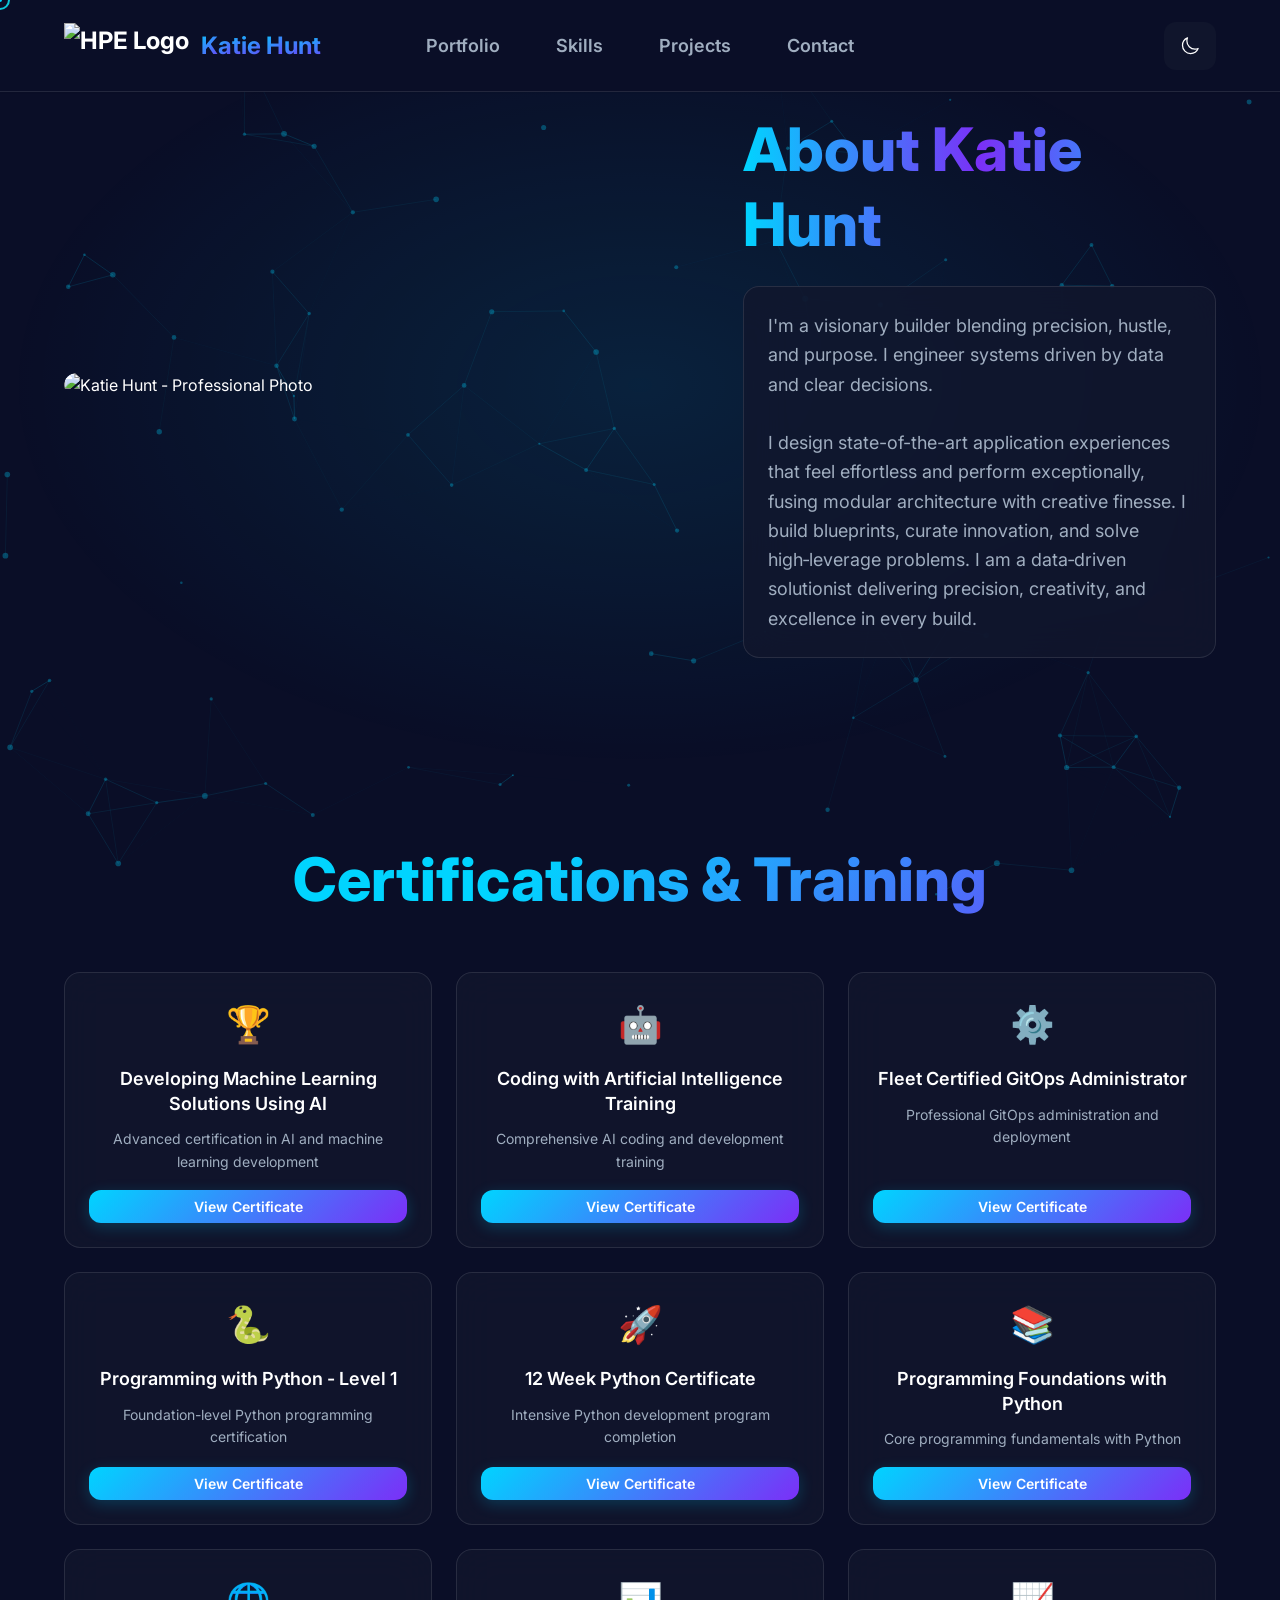
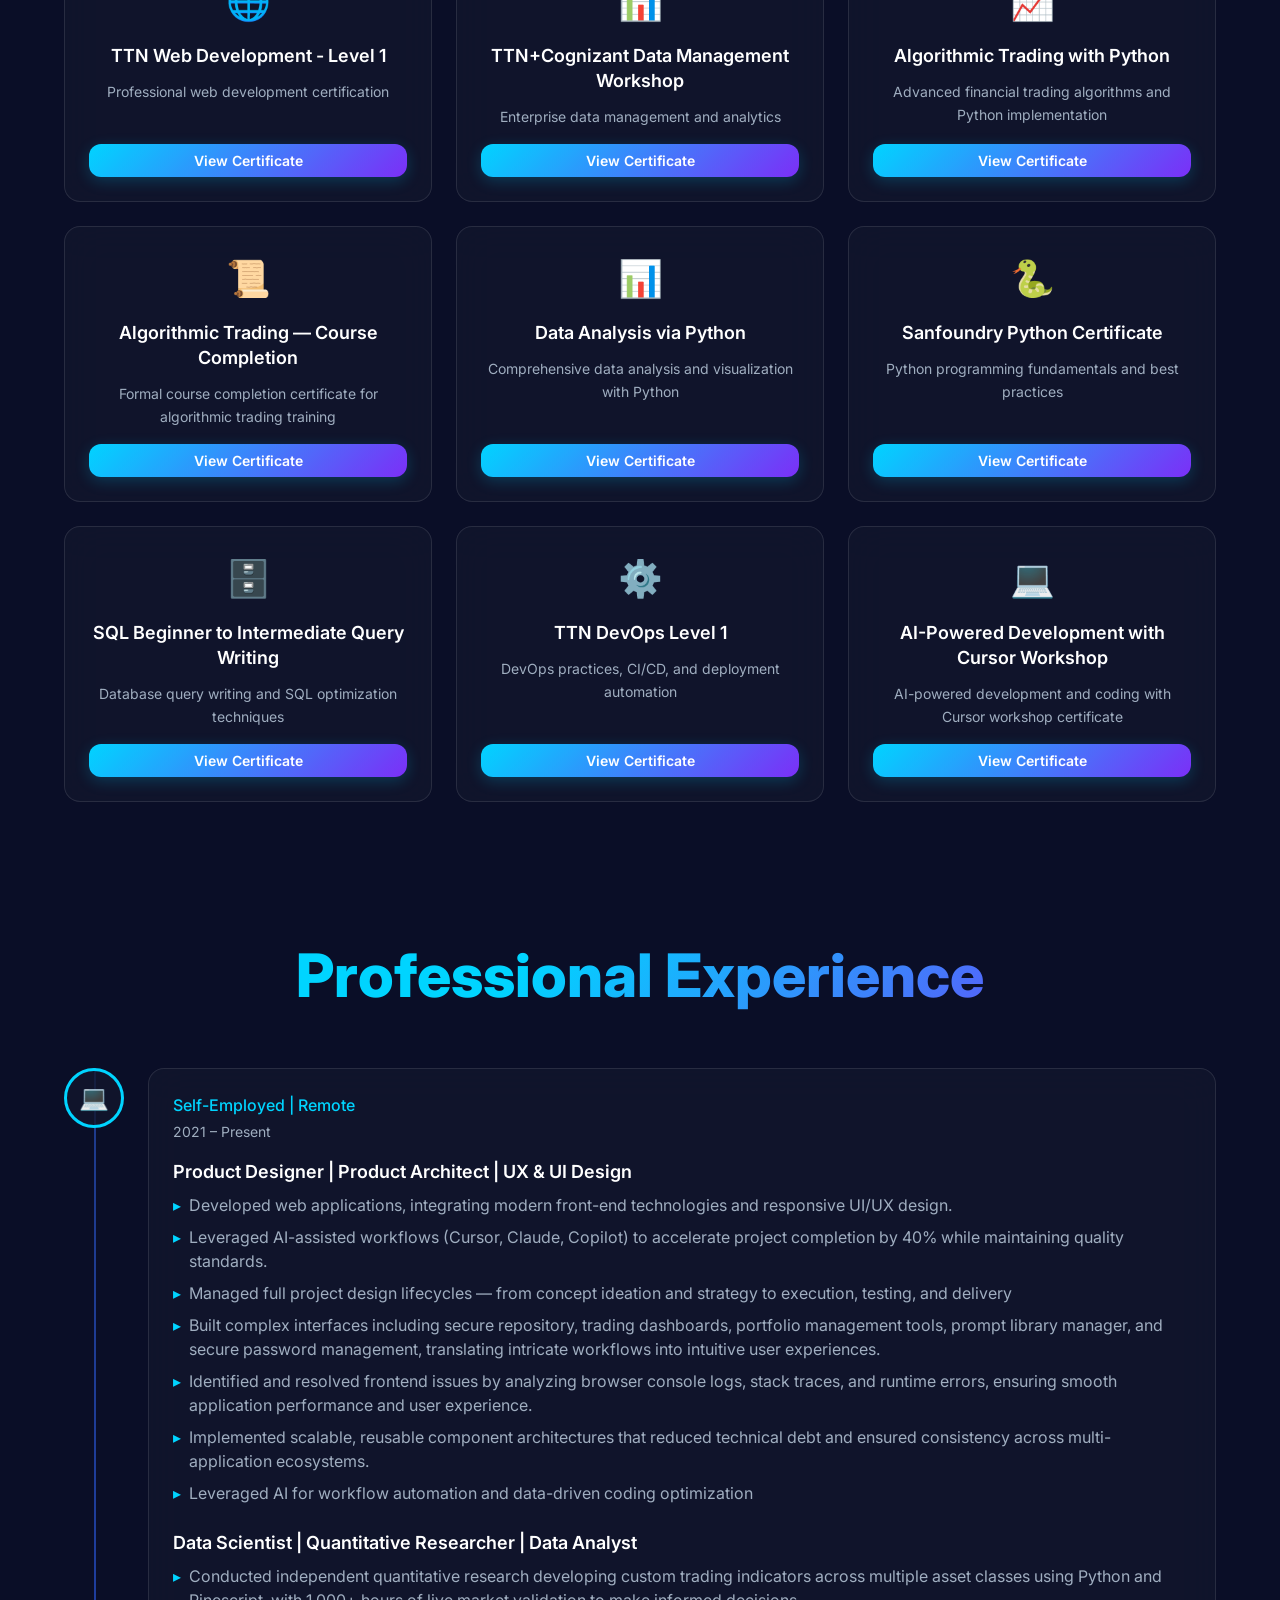
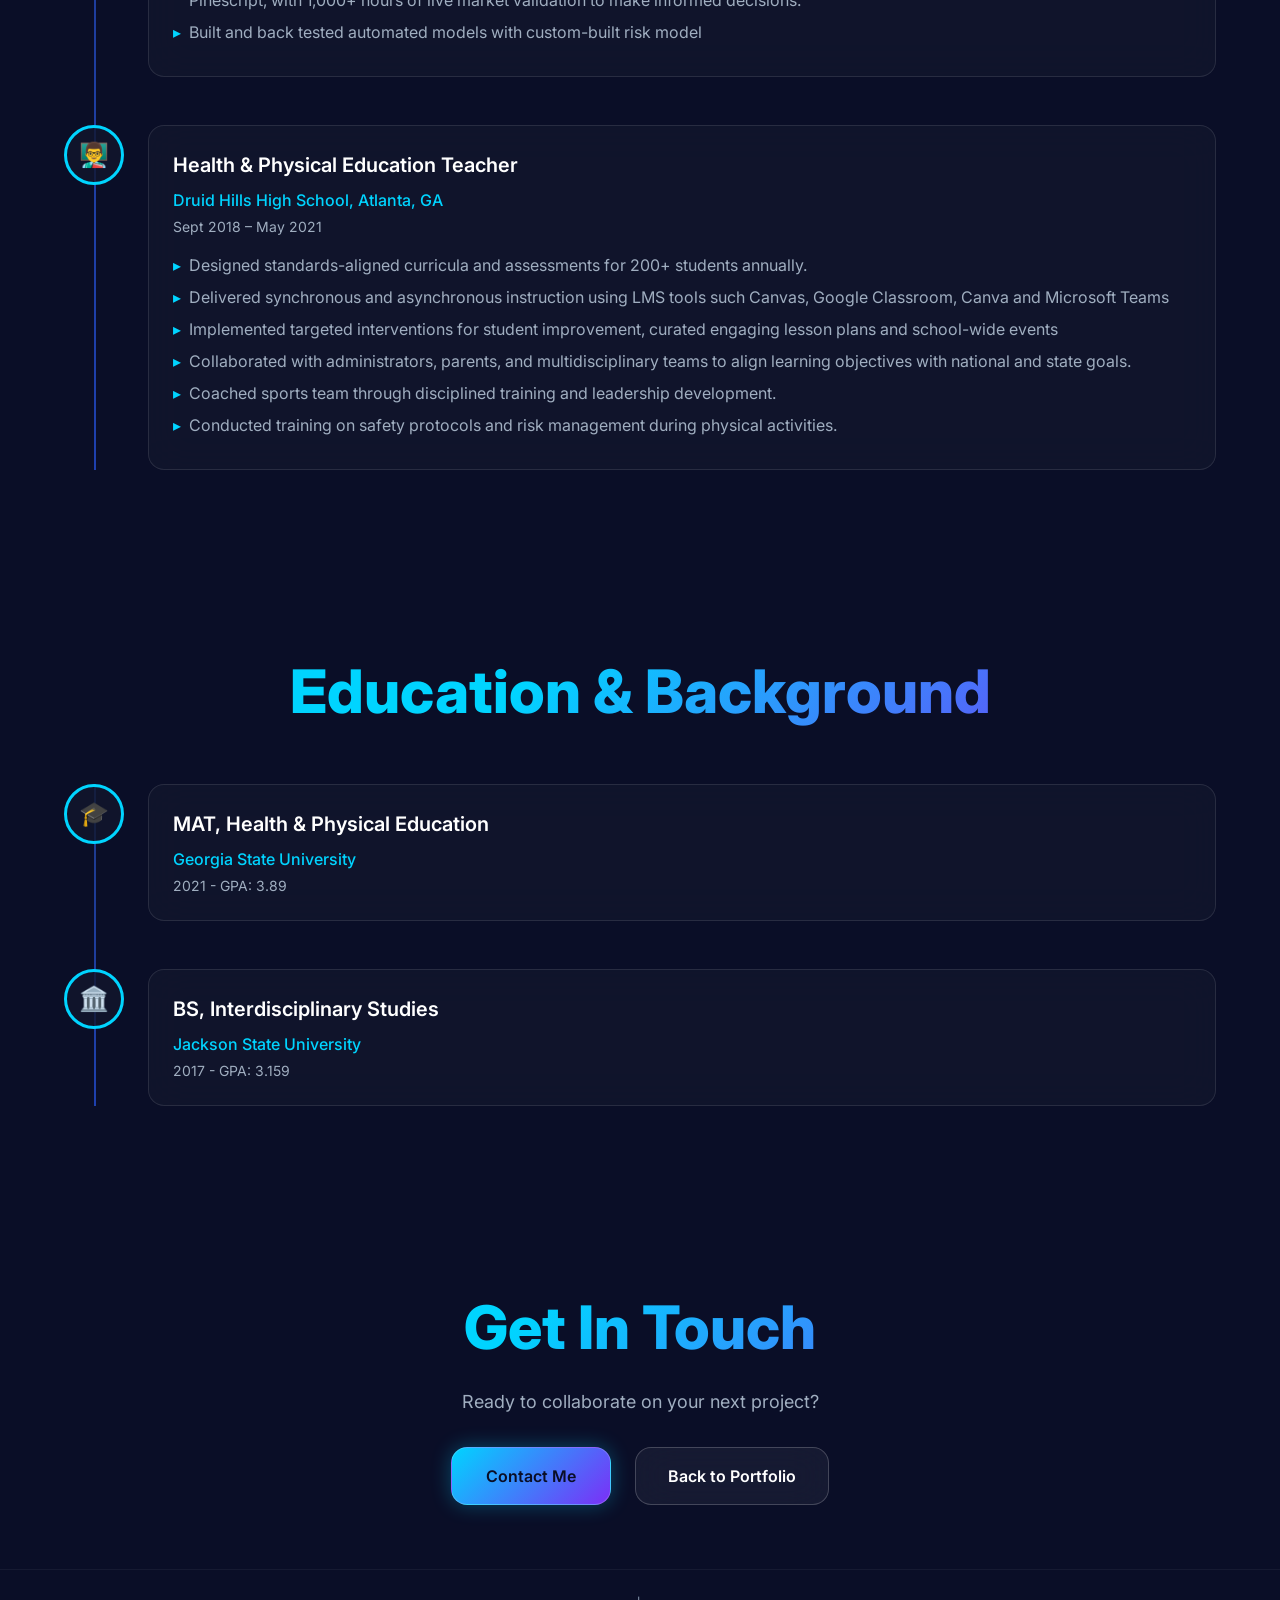
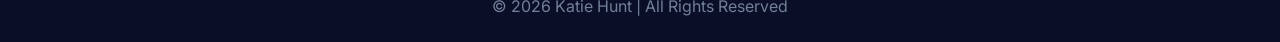
==== commit 889321d3: "ATCC certification added" ====
--- a/about.html
+++ b/about.html
@@ -48,10 +48,10 @@
 
     <section class="about-hero">
         <div class="about-hero-content">
-            <div class="about-hero-image">
+            <div class="about-hero-image reveal-left">
                 <img src="images/about/meetme.png" alt="Katie Hunt - Professional Photo" class="hero-photo">
             </div>
-            <div class="about-hero-text">
+            <div class="about-hero-text reveal-right">
                 <h1>About Katie Hunt</h1>
                 <p class="about-summary">
                     I'm a visionary builder blending precision, hustle, and purpose. I engineer systems driven by data and clear decisions.
@@ -65,7 +65,7 @@
 
     <section class="certifications-section">
         <div class="about-container">
-            <h2 class="section-title">Certifications & Training</h2>
+            <h2 class="section-title reveal-up about-section-title">Certifications & Training</h2>
             <div class="certifications-grid">
                 <div class="cert-card particle-zone">
                     <div class="cert-icon">🏆</div>
@@ -122,6 +122,12 @@
                     <button onclick="showCert(8)" class="cert-link">View Certificate</button>
                 </div>
                 <div class="cert-card particle-zone">
+                    <div class="cert-icon">📜</div>
+                    <h3>Algorithmic Trading — Course Completion</h3>
+                    <p>Formal course completion certificate for algorithmic trading training</p>
+                    <button onclick="showCert(14)" class="cert-link">View Certificate</button>
+                </div>
+                <div class="cert-card particle-zone">
                     <div class="cert-icon">📊</div>
                     <h3>Data Analysis via Python</h3>
                     <p>Comprehensive data analysis and visualization with Python</p>
@@ -157,8 +163,8 @@
 
     <section class="experience-section">
         <div class="about-container">
-            <h2 class="section-title">Professional Experience</h2>
-            <div class="experience-timeline">
+            <h2 class="section-title reveal-up about-section-title">Professional Experience</h2>
+            <div class="experience-timeline timeline-animate">
                 <div class="experience-item">
                     <div class="experience-icon">💻</div>
                     <div class="experience-content">
@@ -209,8 +215,8 @@
 
     <section class="education-section">
         <div class="about-container">
-            <h2 class="section-title">Education & Background</h2>
-            <div class="education-timeline">
+            <h2 class="section-title reveal-up about-section-title">Education & Background</h2>
+            <div class="education-timeline timeline-animate">
                 <div class="education-item">
                     <div class="education-icon">🎓</div>
                     <div class="education-content">
@@ -233,9 +239,9 @@
 
     <section class="about-contact">
         <div class="about-container">
-            <h2 class="section-title">Get In Touch</h2>
-            <p class="contact-description">Ready to collaborate on your next project?</p>
-            <div class="contact-buttons">
+            <h2 class="section-title reveal-up about-section-title">Get In Touch</h2>
+            <p class="contact-description reveal-up">Ready to collaborate on your next project?</p>
+            <div class="contact-buttons reveal-up">
                 <a href="index.html#contact" class="btn btn-primary">Contact Me</a>
                 <a href="index.html" class="btn btn-secondary">Back to Portfolio</a>
             </div>
--- a/styles.css
+++ b/styles.css
@@ -435,6 +435,58 @@
         inset 0 1px 0 rgba(255, 255, 255, 0.6);
 }
 
+/* Light theme: navy outlines for email modal only */
+[data-theme="light"] .email-modal-header h3 {
+    border: 1px solid #1e3a8a;
+    border-radius: 12px;
+    padding: var(--space-3) var(--space-4);
+    -webkit-text-fill-color: unset;
+    background: none;
+    color: #1e3a8a;
+}
+
+[data-theme="light"] .email-modal .email-display {
+    border-color: #1e3a8a;
+}
+
+[data-theme="light"] .email-modal .email-display:hover {
+    border-color: #1e3a8a;
+    box-shadow: 0 4px 20px rgba(30, 58, 138, 0.2);
+}
+
+[data-theme="light"] .email-modal .copy-email-btn {
+    border: 1px solid #172554;
+}
+
+/* Dark theme: email modal — navy panel, solid cyan copy button */
+[data-theme="dark"] .email-modal .email-modal-content {
+    background: linear-gradient(135deg,
+        rgba(15, 23, 42, 0.97) 0%,
+        rgba(23, 37, 84, 0.95) 50%,
+        rgba(15, 23, 42, 0.97) 100%);
+    border: 1px solid rgba(0, 212, 255, 0.28);
+    box-shadow:
+        0 20px 60px rgba(0, 0, 0, 0.5),
+        0 8px 28px rgba(0, 212, 255, 0.18),
+        inset 0 1px 0 rgba(255, 255, 255, 0.05);
+}
+
+[data-theme="dark"] .email-modal .copy-email-btn {
+    background: var(--accent-primary);
+    border: none;
+    box-shadow: 0 4px 20px rgba(0, 212, 255, 0.35);
+}
+
+[data-theme="dark"] .email-modal .copy-email-btn:hover {
+    background: var(--accent-primary-hover);
+    box-shadow: 0 8px 30px rgba(0, 212, 255, 0.45);
+}
+
+[data-theme="dark"] .email-modal .copy-email-btn:active {
+    background: var(--accent-primary-hover);
+    box-shadow: 0 4px 20px rgba(0, 212, 255, 0.35);
+}
+
 /* Light Theme Tech Tags Enhancement */
 [data-theme="light"] .tech-tag {
     background: linear-gradient(135deg,
@@ -1792,7 +1844,7 @@
 .activity-cell.level-3 { background: rgba(0, 212, 255, 0.7); }
 .activity-cell.level-4 { 
     background: rgba(0, 212, 255, 1); 
-    box-shadow: 0 0 8px rgba(0, 212, 255, 0.6);
+    box-shadow: 0 0 4px rgba(0, 212, 255, 0.35);
 }
 
 /* Architecture Thinking Showcase */
@@ -3278,6 +3330,19 @@
     border-top: 1px solid rgba(0, 212, 255, 0.35);
 }
 
+[data-theme="light"] .tech-tooltip {
+    color: var(--text-primary);
+    background: var(--bg-card);
+    border: 1px solid rgba(30, 58, 138, 0.35);
+    box-shadow: var(--shadow-lg);
+}
+
+[data-theme="light"] .tech-tooltip::after {
+    background: var(--bg-card);
+    border-left: 1px solid rgba(30, 58, 138, 0.35);
+    border-top: 1px solid rgba(30, 58, 138, 0.35);
+}
+
 /* Optional: make it obvious tags are explainable */
 .tech-tag {
     cursor: help;
@@ -4092,6 +4157,8 @@
 .email-modal-header {
     text-align: center;
     margin-bottom: var(--space-6);
+    /* Clear .email-modal-close (absolute top/right); keeps bordered h3 from running under × */
+    padding-right: calc(var(--space-4) + 32px + var(--space-2));
 }
 
 .email-modal-header h3 {
@@ -4152,8 +4219,8 @@
 }
 
 .copy-email-btn {
-    background: linear-gradient(135deg, var(--accent-primary), var(--accent-secondary));
-    border: none;
+    background: linear-gradient(135deg, #1e3a8a 0%, #172554 100%);
+    border: 1px solid #172554;
     border-radius: 12px;
     color: white;
     font-size: var(--font-size-base);
@@ -4166,7 +4233,7 @@
     gap: var(--space-2);
     position: relative;
     overflow: hidden;
-    box-shadow: 0 4px 20px rgba(0, 212, 255, 0.3);
+    box-shadow: 0 4px 20px rgba(30, 58, 138, 0.35);
 }
 
 .copy-email-btn::before {
@@ -4189,12 +4256,13 @@
 
 .copy-email-btn:hover {
     transform: translateY(-2px);
-    box-shadow: 0 8px 30px rgba(0, 212, 255, 0.4);
+    background: linear-gradient(135deg, #2563eb 0%, #1e3a8a 100%);
+    box-shadow: 0 8px 30px rgba(30, 58, 138, 0.45);
 }
 
 .copy-email-btn:active {
     transform: translateY(0);
-    box-shadow: 0 4px 20px rgba(0, 212, 255, 0.3);
+    box-shadow: 0 4px 20px rgba(30, 58, 138, 0.35);
 }
 
 .copy-success {
@@ -5136,6 +5204,104 @@
     transform: scale(1);
 }
 
+/* ── About page: scroll motion (hero, titles, grid stagger, timelines) ── */
+.about-hero-image.reveal-left .hero-photo {
+    clip-path: inset(0 100% 0 0 round var(--radius-2xl));
+}
+
+.about-hero-image.reveal-left.revealed .hero-photo {
+    clip-path: inset(0 0 0 0 round var(--radius-2xl));
+}
+
+.about-hero-text.reveal-right .about-summary {
+    opacity: 0;
+    transform: translateY(16px);
+    transition:
+        opacity 0.7s cubic-bezier(0.23, 1, 0.32, 1) 0.2s,
+        transform 0.7s cubic-bezier(0.23, 1, 0.32, 1) 0.2s;
+}
+
+.about-hero-text.reveal-right.revealed .about-summary {
+    opacity: 1;
+    transform: translateY(0);
+}
+
+.about-container > .section-title.about-section-title {
+    position: relative;
+}
+
+.about-container > .section-title.about-section-title::after {
+    content: '';
+    display: block;
+    width: 0;
+    height: 3px;
+    margin-top: var(--space-3);
+    background: linear-gradient(90deg, var(--accent-primary), var(--accent-secondary));
+    border-radius: 2px;
+    transition: width 0.9s cubic-bezier(0.175, 0.885, 0.32, 1.275);
+}
+
+.about-container > .section-title.about-section-title.revealed::after {
+    width: 4.5rem;
+}
+
+[data-theme="light"] .about-container > .section-title.about-section-title::after {
+    background: linear-gradient(90deg, var(--accent-primary), var(--accent-primary-hover));
+}
+
+.certifications-grid .cert-card.reveal-up:nth-child(1) { transition-delay: 0.03s; }
+.certifications-grid .cert-card.reveal-up:nth-child(2) { transition-delay: 0.06s; }
+.certifications-grid .cert-card.reveal-up:nth-child(3) { transition-delay: 0.09s; }
+.certifications-grid .cert-card.reveal-up:nth-child(4) { transition-delay: 0.12s; }
+.certifications-grid .cert-card.reveal-up:nth-child(5) { transition-delay: 0.15s; }
+.certifications-grid .cert-card.reveal-up:nth-child(6) { transition-delay: 0.18s; }
+.certifications-grid .cert-card.reveal-up:nth-child(7) { transition-delay: 0.21s; }
+.certifications-grid .cert-card.reveal-up:nth-child(8) { transition-delay: 0.24s; }
+.certifications-grid .cert-card.reveal-up:nth-child(9) { transition-delay: 0.27s; }
+.certifications-grid .cert-card.reveal-up:nth-child(10) { transition-delay: 0.3s; }
+.certifications-grid .cert-card.reveal-up:nth-child(11) { transition-delay: 0.33s; }
+.certifications-grid .cert-card.reveal-up:nth-child(12) { transition-delay: 0.36s; }
+.certifications-grid .cert-card.reveal-up:nth-child(13) { transition-delay: 0.39s; }
+.certifications-grid .cert-card.reveal-up:nth-child(14) { transition-delay: 0.42s; }
+.certifications-grid .cert-card.reveal-up:nth-child(15) { transition-delay: 0.45s; }
+.certifications-grid .cert-card.reveal-up:nth-child(16) { transition-delay: 0.48s; }
+.certifications-grid .cert-card.reveal-up:nth-child(17) { transition-delay: 0.51s; }
+.certifications-grid .cert-card.reveal-up:nth-child(18) { transition-delay: 0.54s; }
+.certifications-grid .cert-card.reveal-up:nth-child(19) { transition-delay: 0.57s; }
+.certifications-grid .cert-card.reveal-up:nth-child(20) { transition-delay: 0.6s; }
+
+.experience-section .experience-item.reveal-up:nth-child(1) { transition-delay: 0.05s; }
+.experience-section .experience-item.reveal-up:nth-child(2) { transition-delay: 0.12s; }
+.experience-section .experience-item.reveal-up:nth-child(3) { transition-delay: 0.19s; }
+
+.education-section .education-item.reveal-up:nth-child(1) { transition-delay: 0.05s; }
+.education-section .education-item.reveal-up:nth-child(2) { transition-delay: 0.12s; }
+.education-section .education-item.reveal-up:nth-child(3) { transition-delay: 0.19s; }
+
+.about-contact .contact-description.reveal-up {
+    transition-delay: 0.08s;
+}
+
+.about-contact .contact-buttons.reveal-up {
+    transition-delay: 0.16s;
+}
+
+.experience-timeline.timeline-animate::before,
+.education-timeline.timeline-animate::before {
+    transform: scaleY(0);
+    transform-origin: top center;
+    transition: transform 1.15s cubic-bezier(0.16, 1, 0.3, 1);
+}
+
+.experience-timeline.timeline-animate.is-visible::before,
+.education-timeline.timeline-animate.is-visible::before {
+    transform: scaleY(1);
+}
+
+.cert-card.reveal-up.revealed:hover {
+    transform: translateY(-8px) rotateX(5deg) scale(1.02);
+}
+
 /* Enhanced Particle System Visual */
 #particleCanvas {
     position: fixed;
@@ -5222,6 +5388,15 @@
         animation-duration: 0.01ms !important;
         animation-iteration-count: 1 !important;
         transition-duration: 0.01ms !important;
+    }
+
+    .about-hero-image.reveal-left .hero-photo {
+        clip-path: inset(0 0 0 0 round var(--radius-2xl)) !important;
+    }
+
+    .experience-timeline.timeline-animate::before,
+    .education-timeline.timeline-animate::before {
+        transform: scaleY(1) !important;
     }
 }
 
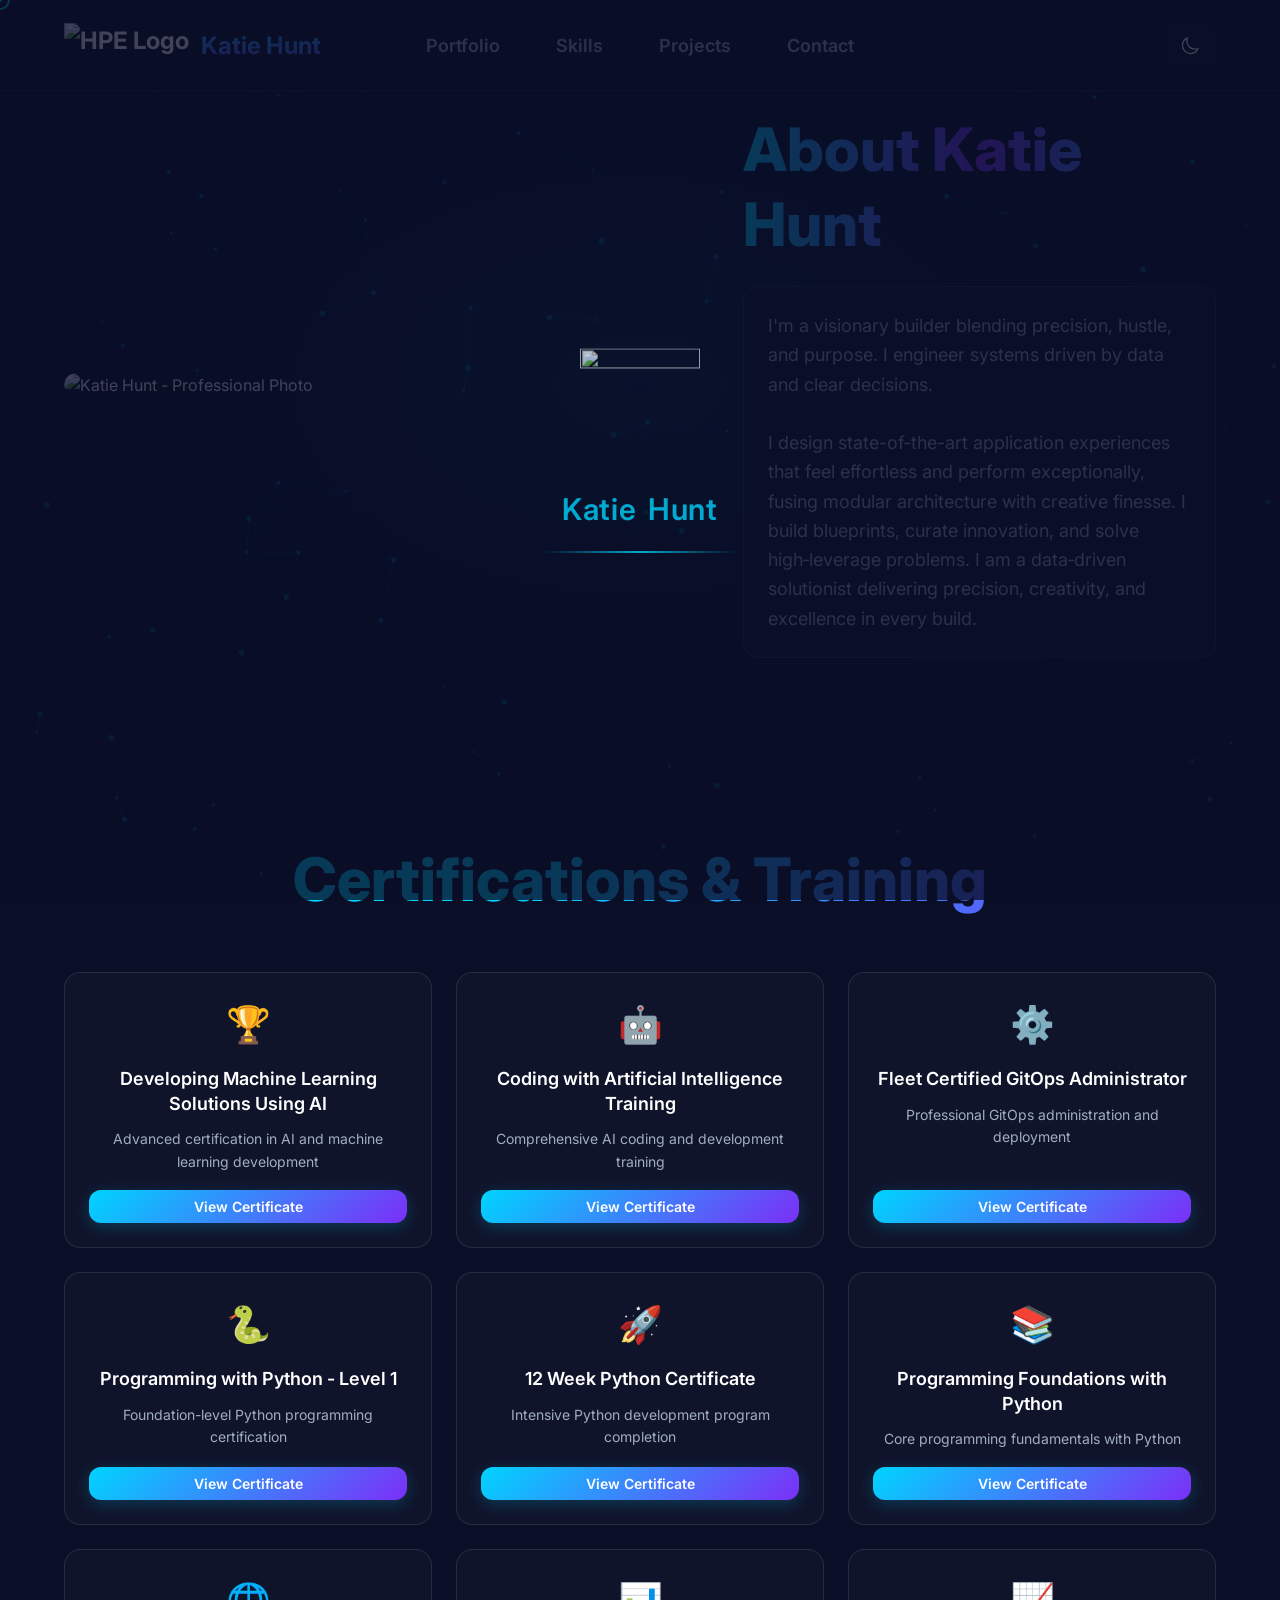
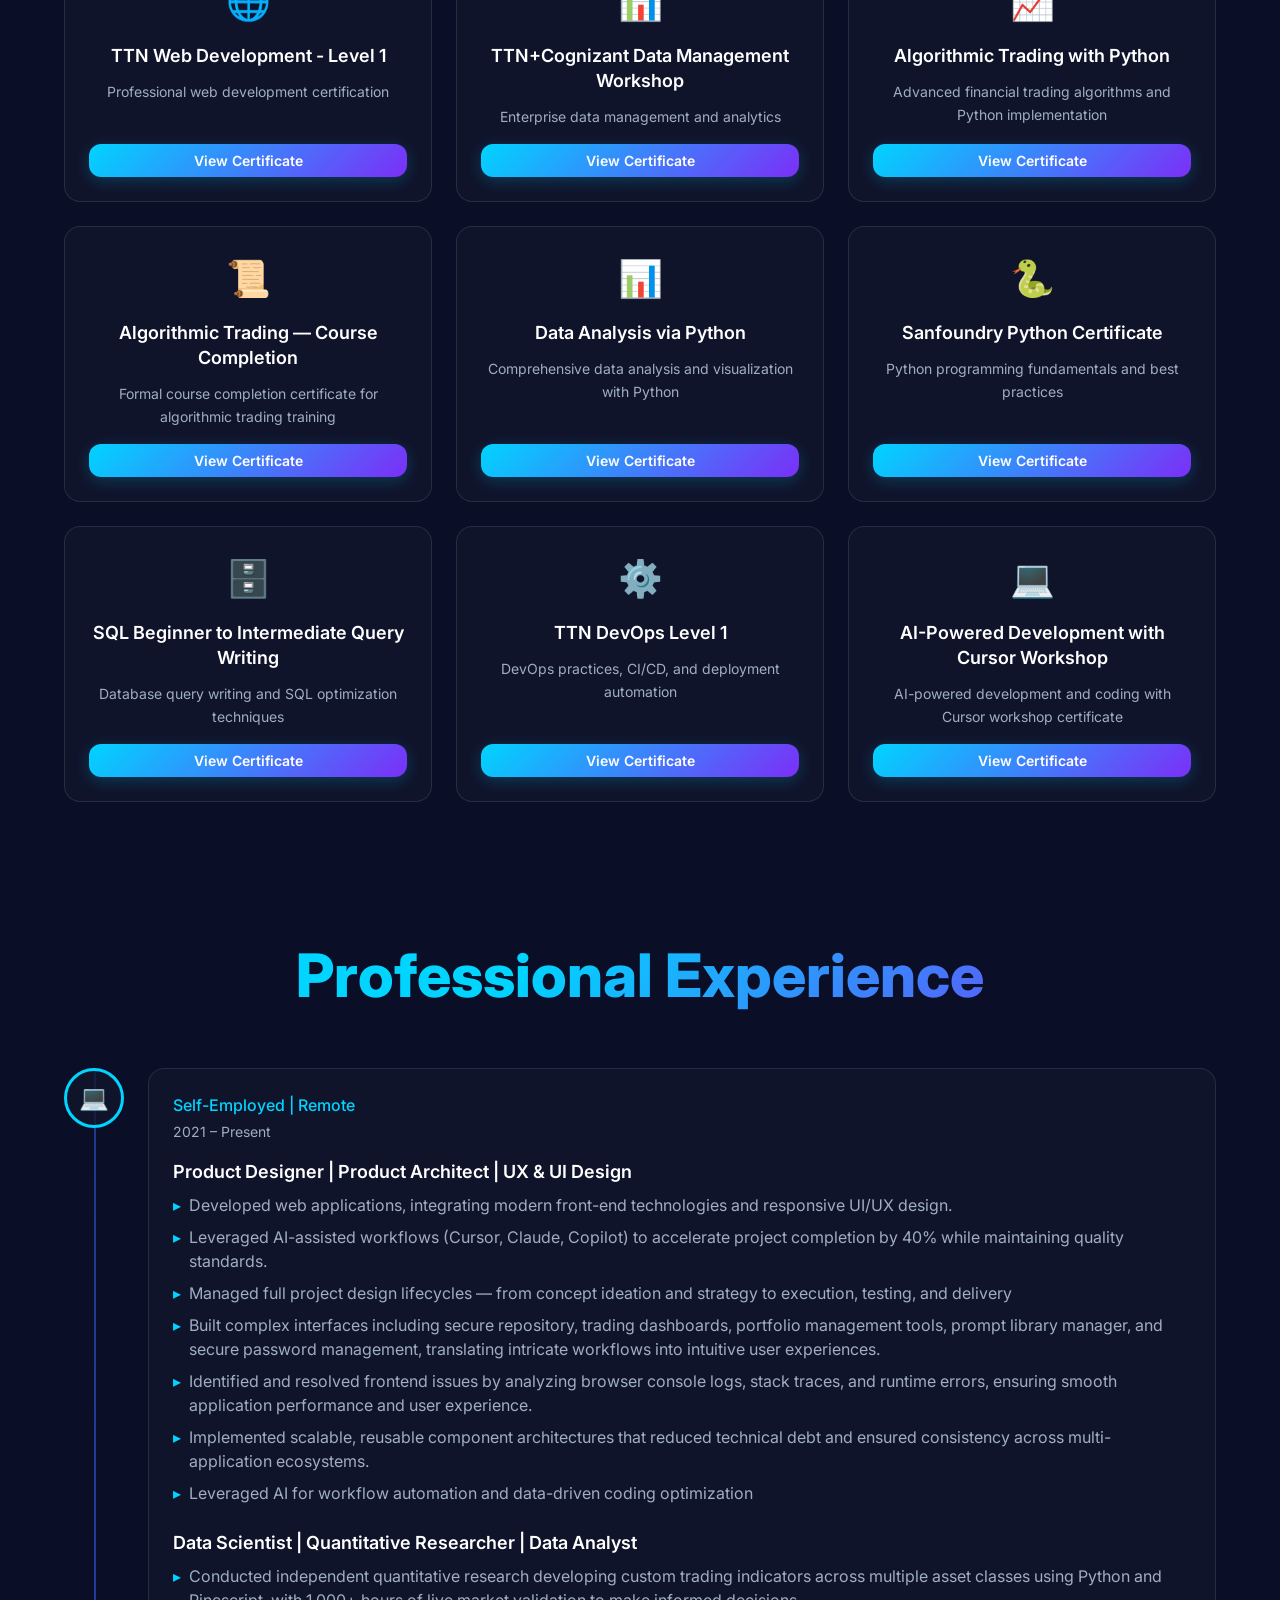
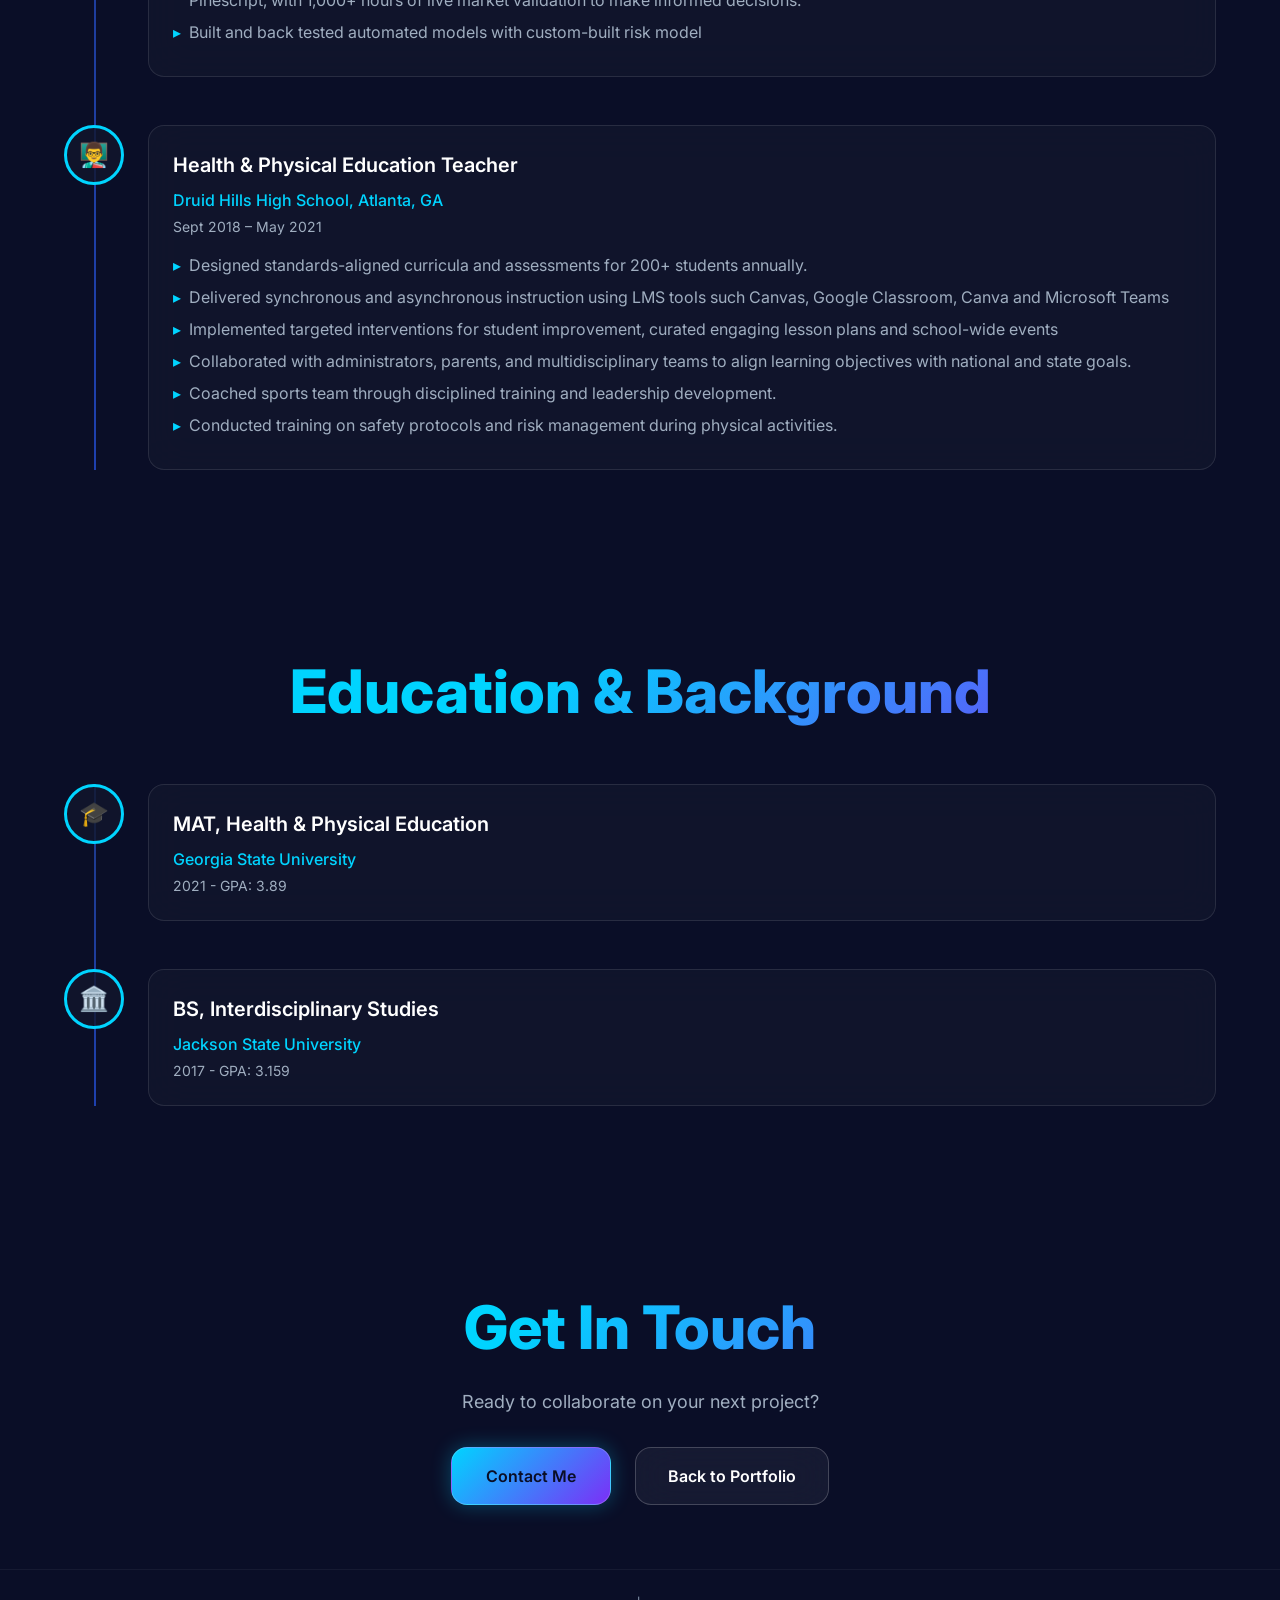
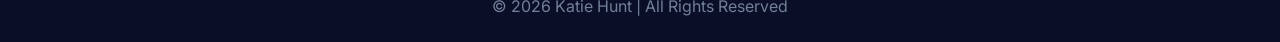
==== commit 88625180: "custom splash" ====
--- a/about.html
+++ b/about.html
@@ -10,6 +10,15 @@
     <link rel="stylesheet" href="styles.css">
 </head>
 <body>
+    <div id="sitePreloader" class="site-preloader" aria-busy="true" aria-live="polite">
+        <div class="site-preloader__inner">
+            <img src="images/HPE pyramid.png" alt="" class="site-preloader__pyramid" width="160" height="160" decoding="async" fetchpriority="high">
+            <p class="site-preloader__name">
+                <span class="site-preloader__name-part">Katie</span><span class="site-preloader__name-part">Hunt</span>
+            </p>
+            <div class="site-preloader__line" aria-hidden="true"></div>
+        </div>
+    </div>
     <canvas id="particleCanvas"></canvas>
     <div class="modal-backdrop" id="modalBackdrop"></div>
 
@@ -276,6 +285,8 @@
         </div>
     </footer>
 
+    <script src="https://cdn.jsdelivr.net/npm/gsap@3.12.5/dist/gsap.min.js" defer crossorigin="anonymous"></script>
+    <script src="preloader.js" defer></script>
     <script src="script.js" defer></script>
 </body>
 </html>
--- a/styles.css
+++ b/styles.css
@@ -3402,18 +3402,20 @@
     z-index: 2;
 }
 
-/* Game Showcase */
+/* Game Showcase — instructions flush left, game centered (wide screens) */
 .game-showcase {
-    display: flex;
-    justify-content: center;
-    align-items: center;
-    margin-bottom: 4rem;
-    position: relative;
+    position: relative;
+    margin-bottom: 2rem;
 }
 
 .game-canvas-wrapper {
     position: relative;
+    width: fit-content;
+    max-width: 100%;
+    margin-left: auto;
+    margin-right: auto;
     animation: float 6s ease-in-out infinite;
+    isolation: isolate;
 }
 
 @keyframes float {
@@ -3464,150 +3466,245 @@
     50% { opacity: 0.8; transform: scale(1.05); }
 }
 
-/* Game Info Grid */
-.game-info-grid {
-    display: grid;
-    grid-template-columns: repeat(auto-fit, minmax(300px, 1fr));
-    gap: 2rem;
-    margin-top: 2rem;
-}
-
-/* Info Cards */
-.info-card {
-    background: var(--bg-card);
-    border-radius: 20px;
-    padding: 2rem;
-    border: 1px solid rgba(255, 255, 255, 0.1);
-    backdrop-filter: blur(30px);
-    box-shadow: 
-        0 8px 32px rgba(0, 0, 0, 0.1),
-        inset 0 1px 0 rgba(255, 255, 255, 0.1);
-    transition: all 0.4s cubic-bezier(0.4, 0, 0.2, 1);
-    position: relative;
-    overflow: hidden;
-}
-
-.info-card::before {
-    content: '';
+.game-instructions-panel {
     position: absolute;
+    left: 0;
     top: 0;
-    left: -100%;
-    width: 100%;
-    height: 100%;
-    background: linear-gradient(90deg, 
-        transparent, 
-        rgba(255, 255, 255, 0.1), 
-        transparent);
-    transition: left 0.6s ease;
-}
-
-.info-card:hover::before {
-    left: 100%;
-}
-
-.info-card:hover {
-    transform: translateY(-8px) scale(1.02);
-    box-shadow: 
-        0 20px 60px rgba(0, 0, 0, 0.2),
-        0 0 40px rgba(0, 212, 255, 0.15),
-        inset 0 1px 0 rgba(255, 255, 255, 0.2);
-    border-color: rgba(0, 212, 255, 0.3);
-}
-
-.card-header {
-    display: flex;
-    justify-content: space-between;
-    align-items: center;
-    margin-bottom: 1.5rem;
-    padding-bottom: 1rem;
-    border-bottom: 1px solid rgba(255, 255, 255, 0.1);
-}
-
-.card-header h3 {
-    font-size: 1.25rem;
-    font-weight: 600;
+    z-index: 2;
+    width: min(16.5rem, calc(100% - var(--space-8)));
+    max-width: 100%;
+}
+
+@media (max-width: 1024px) {
+    .game-showcase {
+        display: flex;
+        flex-direction: column;
+        align-items: center;
+        gap: var(--space-5);
+    }
+
+    .game-instructions-panel {
+        position: relative;
+        left: auto;
+        top: auto;
+        width: min(18rem, 100%);
+        z-index: auto;
+    }
+
+    .game-canvas-wrapper {
+        margin-left: auto;
+        margin-right: auto;
+    }
+}
+
+.game-instructions-panel__glow {
+    position: absolute;
+    inset: -2px;
+    border-radius: var(--radius-xl);
+    background: linear-gradient(
+        135deg,
+        rgba(0, 212, 255, 0.45),
+        rgba(123, 47, 247, 0.35),
+        rgba(0, 212, 255, 0.25)
+    );
+    filter: blur(14px);
+    opacity: 0.55;
+    z-index: 0;
+    animation: instructionPanelGlow 6s ease-in-out infinite;
+}
+
+@keyframes instructionPanelGlow {
+    0%, 100% { opacity: 0.45; transform: scale(1); }
+    50% { opacity: 0.65; transform: scale(1.02); }
+}
+
+.game-instructions-panel__inner {
+    position: relative;
+    z-index: 1;
+    padding: var(--space-4) var(--space-4) var(--space-3);
+    border-radius: var(--radius-xl);
+    background: linear-gradient(
+        165deg,
+        rgba(12, 18, 42, 0.92) 0%,
+        rgba(8, 12, 32, 0.88) 100%
+    );
+    border: 1px solid rgba(255, 255, 255, 0.12);
+    box-shadow:
+        0 4px 24px rgba(0, 0, 0, 0.45),
+        0 0 0 1px rgba(0, 212, 255, 0.12) inset,
+        0 1px 0 rgba(255, 255, 255, 0.08) inset;
+    backdrop-filter: blur(20px) saturate(140%);
+    -webkit-backdrop-filter: blur(20px) saturate(140%);
+}
+
+.game-instructions-panel__head {
+    margin-bottom: var(--space-3);
+    padding-bottom: var(--space-3);
+    border-bottom: 1px solid rgba(255, 255, 255, 0.08);
+    text-align: center;
+    background: radial-gradient(
+        ellipse 85% 140% at 50% 0%,
+        rgba(0, 212, 255, 0.16),
+        transparent 68%
+    );
+    margin-left: calc(-1 * var(--space-4));
+    margin-right: calc(-1 * var(--space-4));
+    padding-left: var(--space-4);
+    padding-right: var(--space-4);
+    padding-top: 2px;
+    border-radius: var(--radius-xl) var(--radius-xl) 0 0;
+}
+
+.game-instructions-panel__title {
+    margin: 0;
+    font-size: var(--font-size-lg);
+    font-weight: var(--font-weight-semibold);
     color: var(--text-primary);
+    letter-spacing: -0.02em;
+    line-height: var(--line-height-tight);
+    text-align: center;
+}
+
+.game-instructions-panel__list {
+    list-style: none;
     margin: 0;
-}
-
-.card-icon {
-    font-size: 1.5rem;
-    opacity: 0.8;
-}
-
-/* Statistics Card */
-.stats-content {
+    padding: 0;
     display: flex;
     flex-direction: column;
-    gap: 1rem;
-}
-
-.stat-item {
-    display: flex;
-    justify-content: space-between;
-    align-items: center;
-    padding: 0.75rem 0;
-    border-bottom: 1px solid rgba(255, 255, 255, 0.05);
-}
-
-.stat-item:last-child {
-    border-bottom: none;
-}
-
-.stat-label {
-    color: var(--text-secondary);
-    font-size: 0.9rem;
-    font-weight: 500;
-}
-
-.stat-value {
-    color: var(--accent-primary);
-    font-size: 1.1rem;
-    font-weight: 700;
-    font-family: 'JetBrains Mono', monospace;
-}
-
-
-
-/* Instructions */
-.instructions-content {
-    display: flex;
-    flex-direction: column;
-    gap: 1rem;
-}
-
-.instruction-item {
+    gap: var(--space-2);
+}
+
+.game-instructions-panel__item {
     display: flex;
     align-items: center;
-    gap: 1rem;
-    padding: 0.75rem 0;
-    border-bottom: 1px solid rgba(255, 255, 255, 0.05);
-}
-
-.instruction-item:last-child {
-    border-bottom: none;
-}
-
-.instruction-key {
-    background: linear-gradient(135deg, var(--accent-primary), var(--accent-secondary));
-    color: white;
-    padding: 0.5rem 1rem;
-    border-radius: 8px;
-    font-weight: 600;
-    font-size: 0.8rem;
-    min-width: 60px;
-    text-align: center;
-    font-family: 'JetBrains Mono', monospace;
-}
-
-[data-theme="light"] .instruction-key {
-    background: linear-gradient(135deg, var(--accent-primary), var(--accent-primary-hover));
-}
-
-.instruction-desc {
+    gap: var(--space-3);
+    flex-wrap: wrap;
+    min-height: 2rem;
+}
+
+.game-instructions-panel__keys {
+    display: inline-flex;
+    gap: 4px;
+}
+
+.game-instructions-panel__kbd {
+    display: inline-flex;
+    align-items: center;
+    justify-content: center;
+    min-width: 1.75rem;
+    padding: 0.2rem 0.45rem;
+    font-family: 'JetBrains Mono', ui-monospace, monospace;
+    font-size: var(--font-size-xs);
+    font-weight: var(--font-weight-semibold);
+    color: var(--text-primary);
+    line-height: 1.2;
+    border-radius: var(--radius-md);
+    background: linear-gradient(
+        180deg,
+        rgba(255, 255, 255, 0.12) 0%,
+        rgba(255, 255, 255, 0.04) 100%
+    );
+    border: 1px solid rgba(255, 255, 255, 0.18);
+    box-shadow:
+        0 1px 0 rgba(255, 255, 255, 0.12) inset,
+        0 2px 8px rgba(0, 0, 0, 0.25);
+}
+
+.game-instructions-panel__kbd--wide {
+    min-width: 3.25rem;
+    padding-left: var(--space-3);
+    padding-right: var(--space-3);
+}
+
+.game-instructions-panel__label {
+    flex: 1;
+    min-width: 0;
+    font-size: var(--font-size-sm);
+    font-weight: var(--font-weight-medium);
+    color: rgba(226, 232, 240, 0.88);
+    line-height: var(--line-height-snug);
+}
+
+.game-instructions-panel__item--goal {
+    margin-top: var(--space-1);
+    padding-top: var(--space-3);
+    border-top: 1px dashed rgba(255, 255, 255, 0.1);
+    flex-direction: column;
+    align-items: flex-start;
+    gap: var(--space-2);
+}
+
+.game-instructions-panel__goal-tag {
+    font-size: 10px;
+    font-weight: var(--font-weight-bold);
+    letter-spacing: 0.12em;
+    text-transform: uppercase;
+    color: rgba(123, 47, 247, 0.95);
+    background: rgba(123, 47, 247, 0.15);
+    border: 1px solid rgba(123, 47, 247, 0.35);
+    padding: 2px 8px;
+    border-radius: var(--radius-full);
+}
+
+.game-instructions-panel__item--goal .game-instructions-panel__label {
+    font-size: var(--font-size-xs);
     color: var(--text-secondary);
-    font-size: 0.9rem;
-    font-weight: 500;
+}
+
+[data-theme="light"] .game-instructions-panel__inner {
+    background: linear-gradient(
+        165deg,
+        rgba(255, 255, 255, 0.94) 0%,
+        rgba(241, 245, 249, 0.9) 100%
+    );
+    border-color: rgba(30, 58, 138, 0.18);
+    box-shadow:
+        0 4px 24px rgba(15, 23, 42, 0.12),
+        0 0 0 1px rgba(0, 212, 255, 0.15) inset,
+        0 1px 0 rgba(255, 255, 255, 0.9) inset;
+}
+
+[data-theme="light"] .game-instructions-panel__head {
+    border-bottom-color: rgba(15, 23, 42, 0.08);
+    background: radial-gradient(
+        ellipse 85% 140% at 50% 0%,
+        rgba(0, 212, 255, 0.14),
+        transparent 68%
+    );
+}
+
+[data-theme="light"] .game-instructions-panel__title {
+    color: var(--text-primary);
+}
+
+[data-theme="light"] .game-instructions-panel__label {
+    color: var(--text-secondary);
+}
+
+[data-theme="light"] .game-instructions-panel__kbd {
+    color: var(--text-primary);
+    background: linear-gradient(
+        180deg,
+        rgba(255, 255, 255, 0.95) 0%,
+        rgba(226, 232, 240, 0.95) 100%
+    );
+    border-color: rgba(15, 23, 42, 0.15);
+    box-shadow:
+        0 1px 0 rgba(255, 255, 255, 0.9) inset,
+        0 2px 6px rgba(15, 23, 42, 0.08);
+}
+
+[data-theme="light"] .game-instructions-panel__goal-tag {
+    color: #5b21b6;
+    background: rgba(91, 33, 182, 0.1);
+    border-color: rgba(91, 33, 182, 0.28);
+}
+
+@media (prefers-reduced-motion: reduce) {
+    .game-instructions-panel__glow {
+        animation: none;
+        opacity: 0.5;
+    }
 }
 
 /* Responsive Design for Game Showcase */
@@ -3628,21 +3725,23 @@
         max-width: 90%;
         height: auto;
     }
-    
-    .game-info-grid {
-        grid-template-columns: 1fr;
-        gap: 1.5rem;
-        margin-top: 1.5rem;
-    }
-    
-    .info-card {
-        padding: 1.5rem;
-    }
-    
-    .card-header h3 {
-        font-size: 1.1rem;
-    }
-    
+
+    .game-instructions-panel {
+        width: min(18rem, 100%);
+    }
+
+    .game-instructions-panel__inner {
+        padding: var(--space-3);
+    }
+
+    .game-instructions-panel__title {
+        font-size: var(--font-size-base);
+    }
+
+    .game-instructions-panel__label {
+        font-size: var(--font-size-xs);
+    }
+
     .control-group {
         flex-direction: column;
         gap: 0.5rem;
@@ -3663,27 +3762,24 @@
     .playground-section {
         padding: 3rem 0;
     }
-    
-    .game-info-grid {
-        gap: 1rem;
-    }
-    
-    .info-card {
-        padding: 1rem;
-    }
-    
-    .card-header {
-        margin-bottom: 1rem;
-    }
-    
-    .card-header h3 {
-        font-size: 1rem;
-    }
-    
-    .stat-value {
-        font-size: 1rem;
-    }
-    
+
+    .game-instructions-panel {
+        width: 100%;
+    }
+
+    .game-instructions-panel__head {
+        margin-bottom: var(--space-2);
+        padding-bottom: var(--space-2);
+    }
+
+    .game-instructions-panel__list {
+        gap: 6px;
+    }
+
+    .game-instructions-panel__item--goal {
+        padding-top: var(--space-2);
+    }
+
     .control-btn {
         padding: 0.6rem 1.2rem;
     font-size: 0.85rem;
@@ -5021,6 +5117,7 @@
 .project-card:nth-child(6) { transition-delay: 0.6s; }
 .project-card:nth-child(7) { transition-delay: 0.7s; }
 .project-card:nth-child(8) { transition-delay: 0.8s; }
+.project-card:nth-child(9) { transition-delay: 0.9s; }
 
 /* Animated Progress Bars for Skills */
 .skill-progress-container {
@@ -5599,3 +5696,73 @@
     perspective: 1000px;
 }
 
+/* ========== Site preloader splash ========== */
+html.preloader-active,
+html.preloader-active body {
+    overflow: hidden;
+}
+
+.site-preloader {
+    position: fixed;
+    inset: 0;
+    z-index: 2147483000;
+    display: flex;
+    align-items: center;
+    justify-content: center;
+    background: var(--bg-primary);
+    opacity: 1;
+}
+
+.site-preloader__inner {
+    display: flex;
+    flex-direction: column;
+    align-items: center;
+    gap: var(--space-6, 1.5rem);
+    padding: var(--space-8, 2rem);
+    text-align: center;
+}
+
+.site-preloader__pyramid {
+    width: clamp(5rem, 18vw, 7.5rem);
+    height: auto;
+    display: block;
+    object-fit: contain;
+}
+
+.site-preloader__name {
+    margin: 0;
+    display: inline-flex;
+    align-items: baseline;
+    justify-content: center;
+    gap: 0.4em;
+    font-family: Inter, system-ui, sans-serif;
+    font-size: var(--font-size-3xl);
+    font-weight: 600;
+    letter-spacing: 0.02em;
+    color: var(--accent-primary);
+    line-height: 1.2;
+}
+
+.site-preloader__name-part {
+    display: inline-block;
+}
+
+.site-preloader__line {
+    width: min(12rem, 70vw);
+    height: 2px;
+    border-radius: 1px;
+    background: linear-gradient(
+        90deg,
+        transparent,
+        var(--accent-primary),
+        transparent
+    );
+    transform-origin: 50% 50%;
+}
+
+@media (prefers-reduced-motion: reduce) {
+    .site-preloader__pyramid {
+        animation: none;
+    }
+}
+
